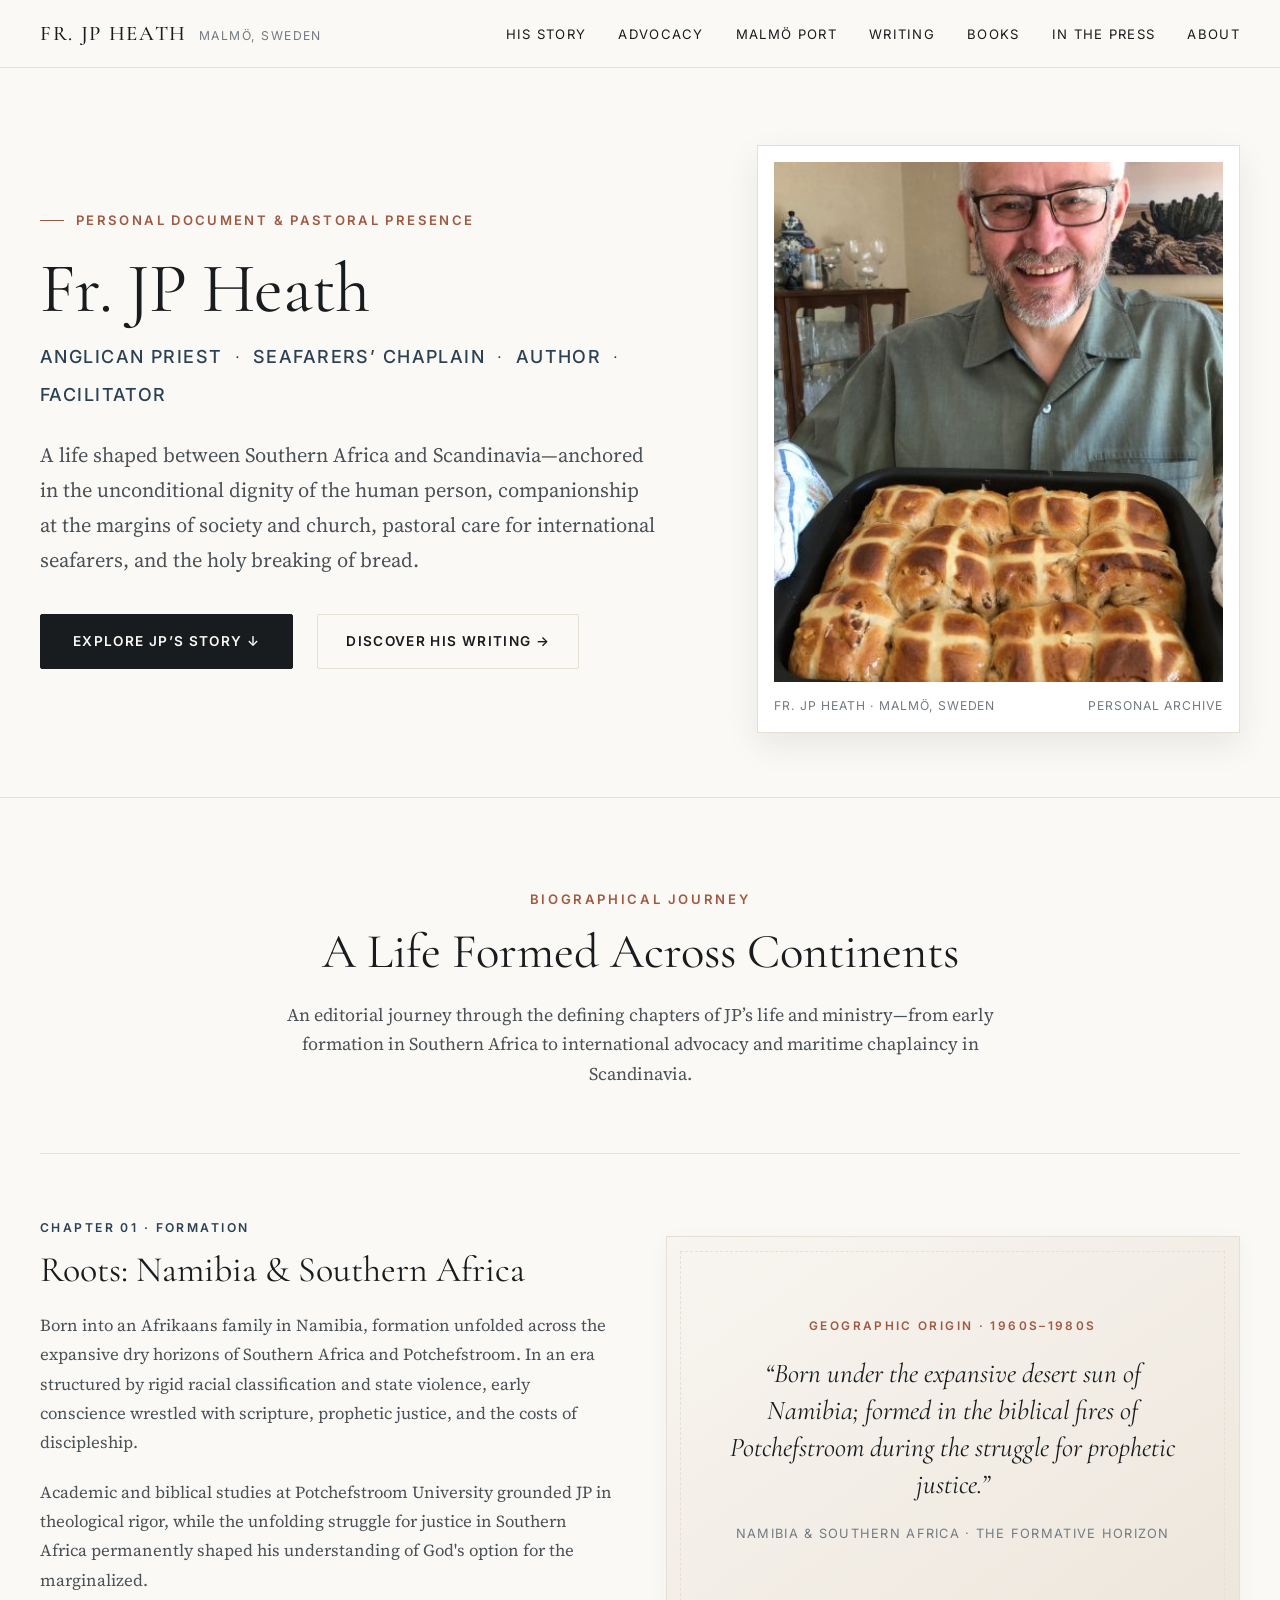
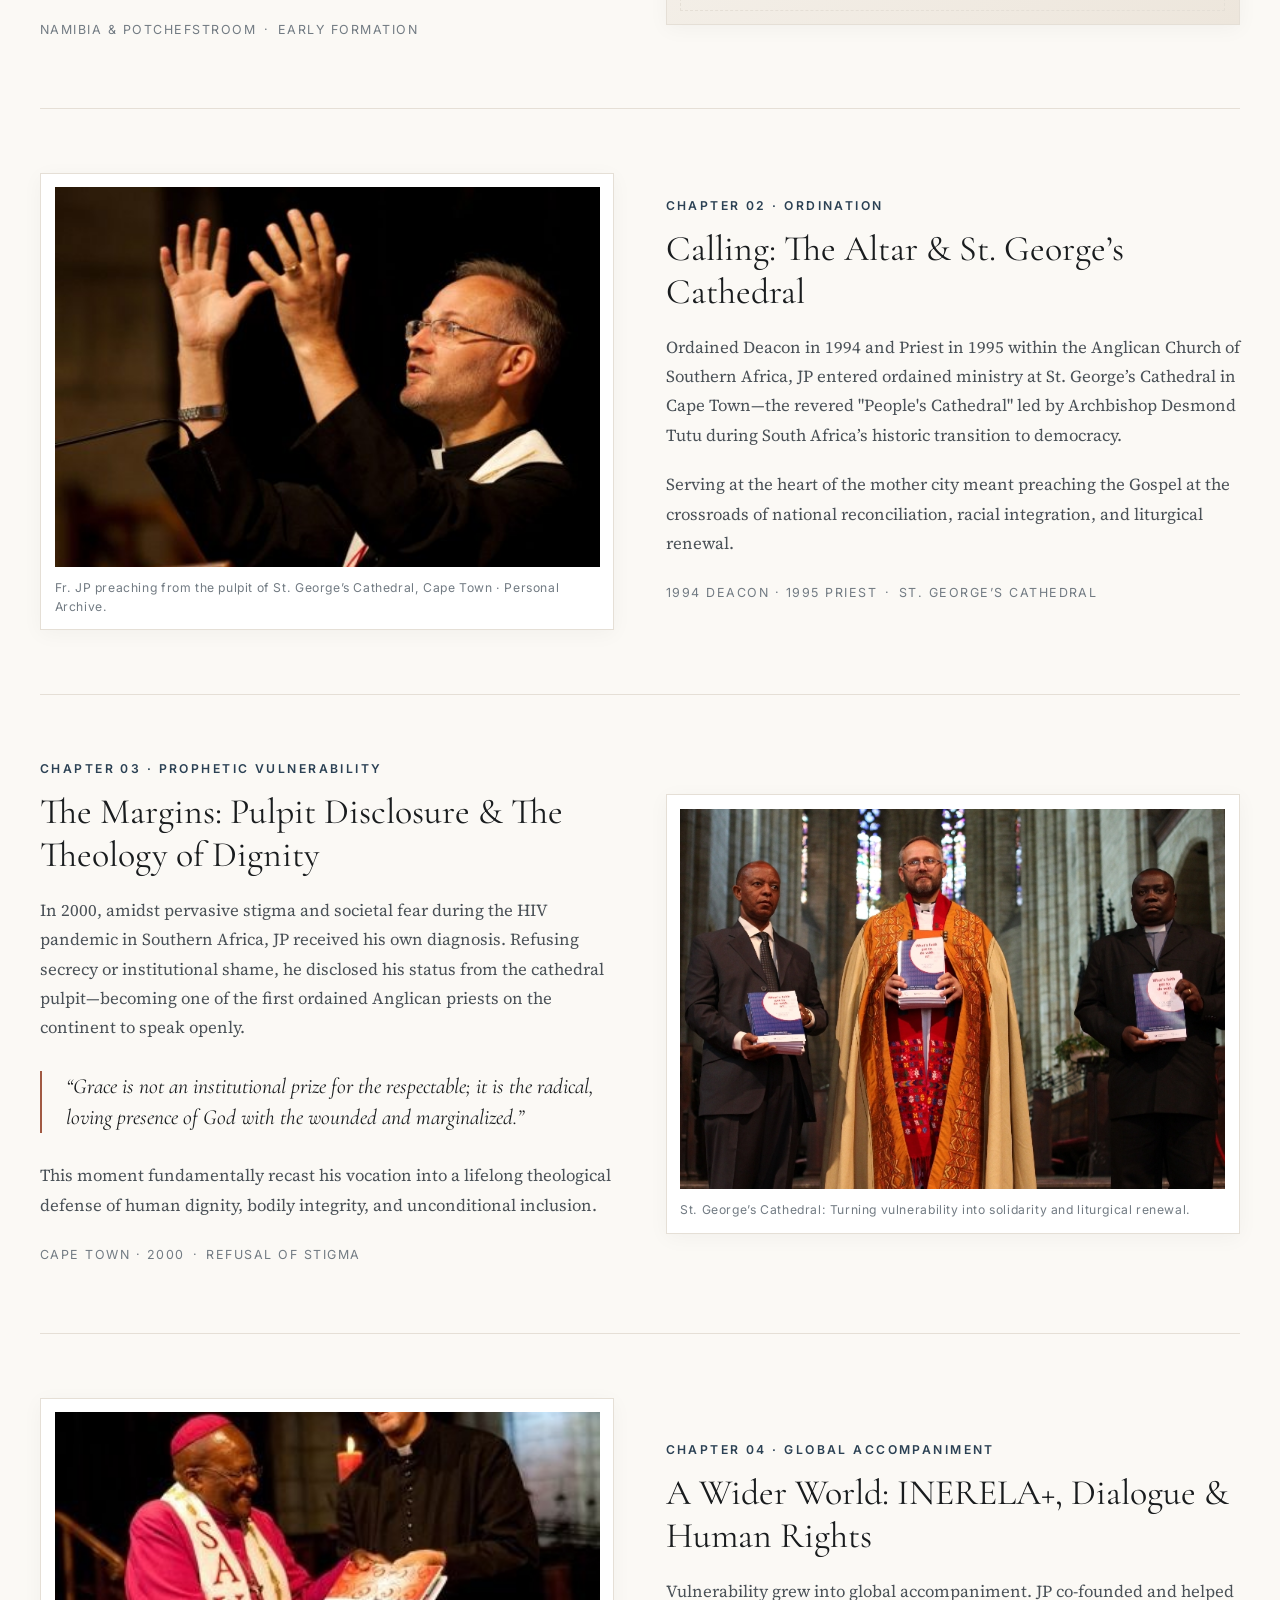
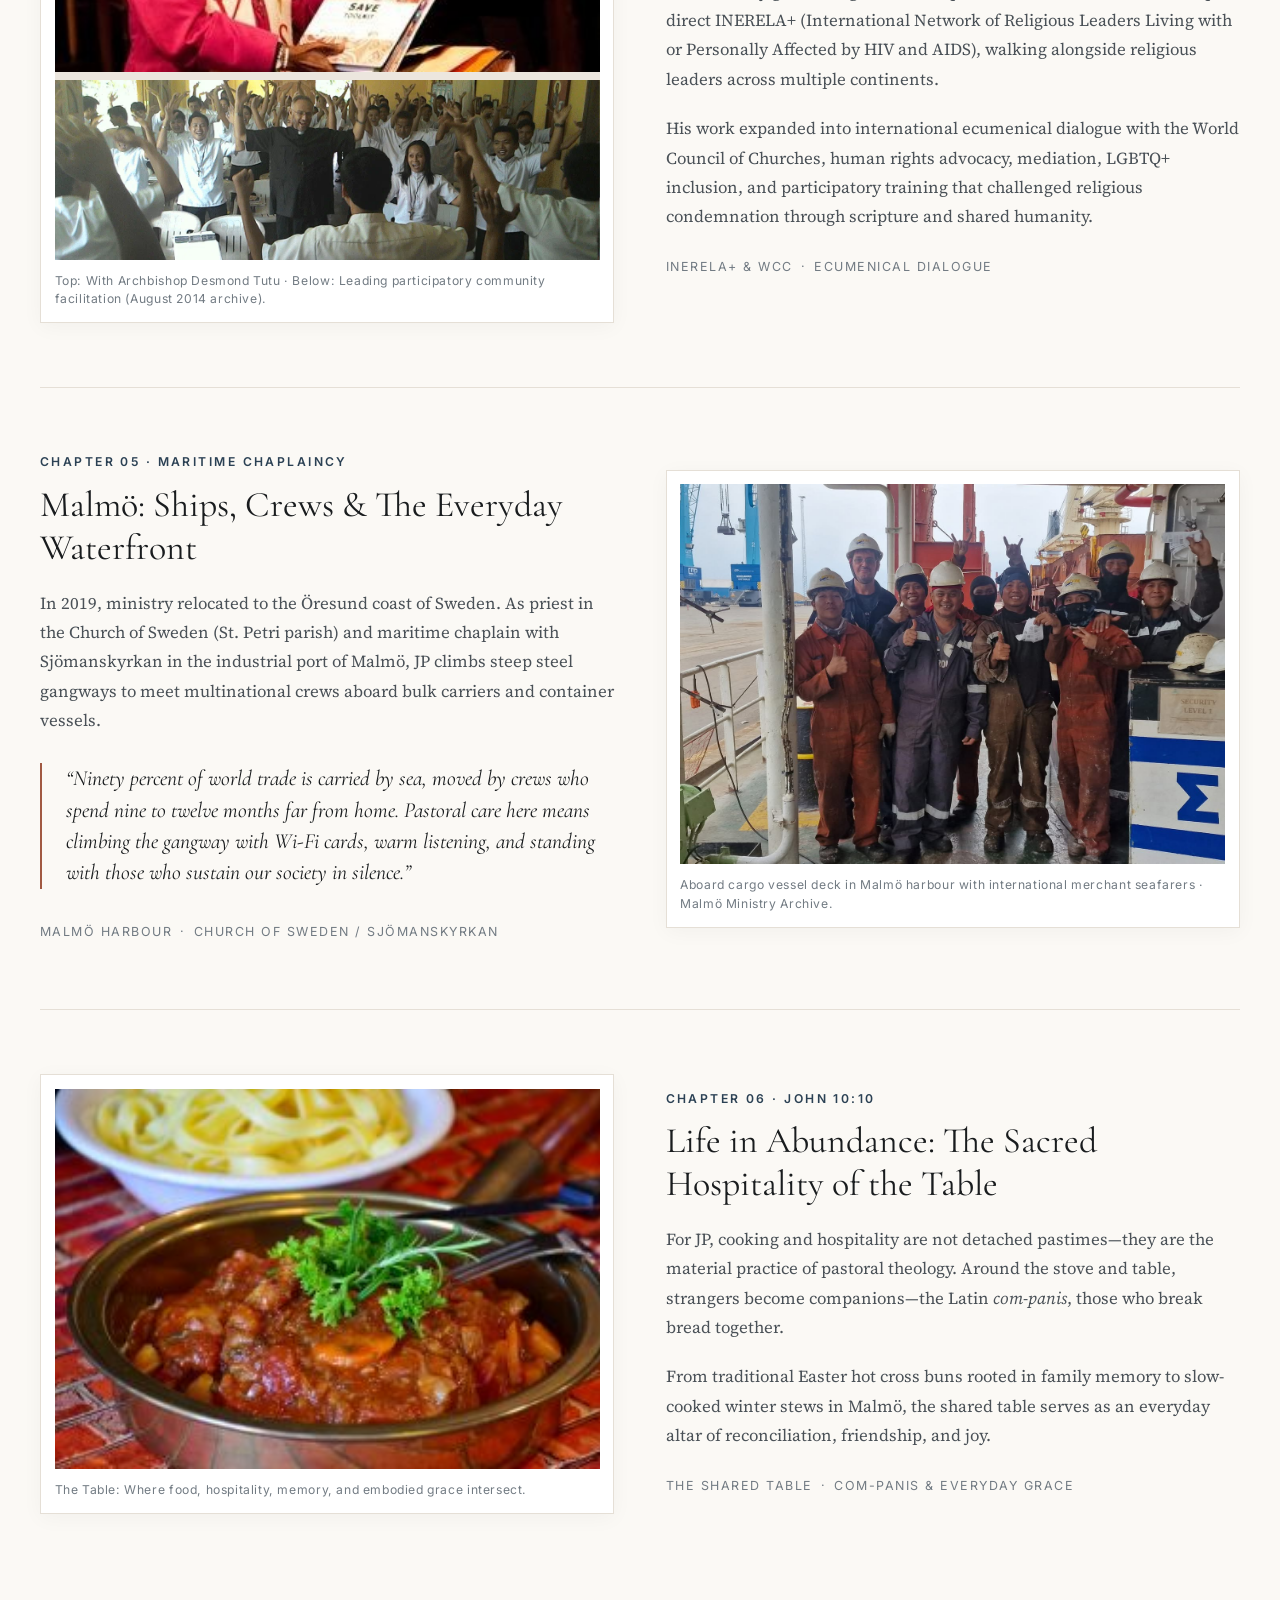
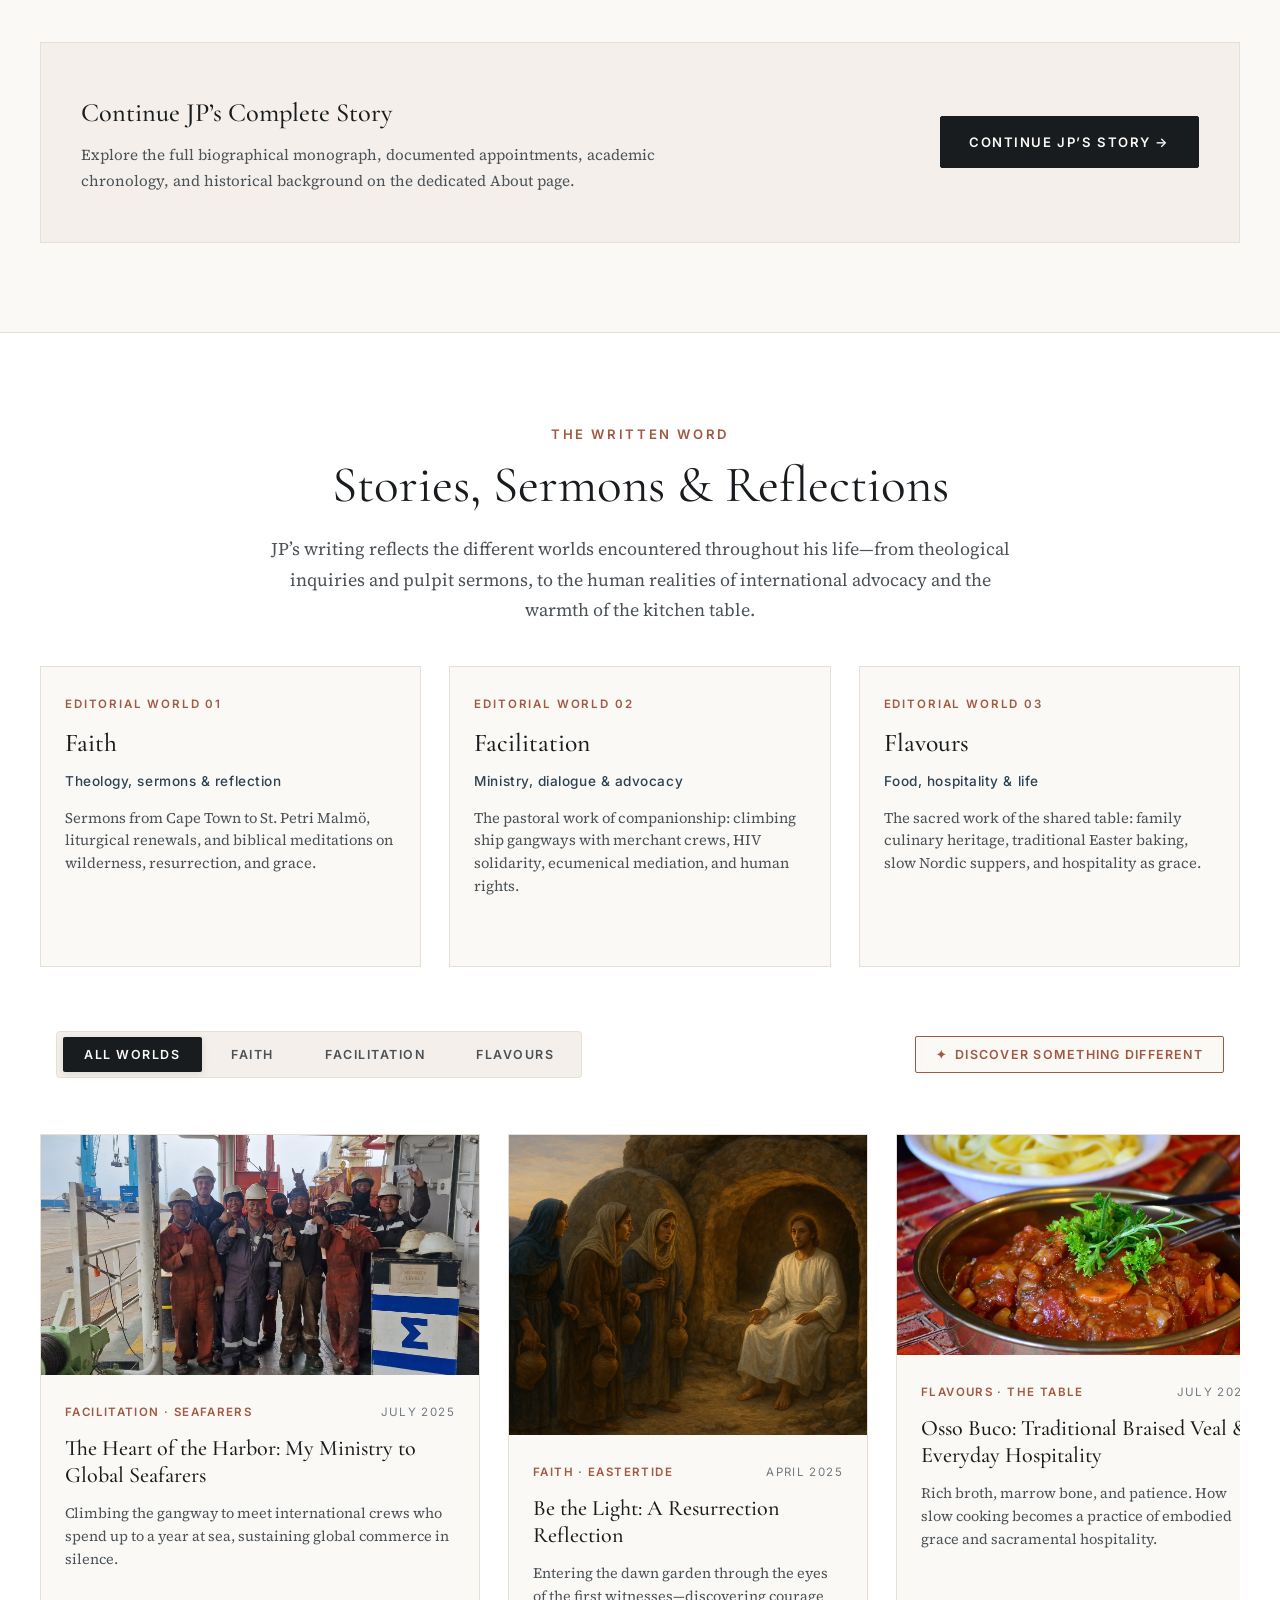
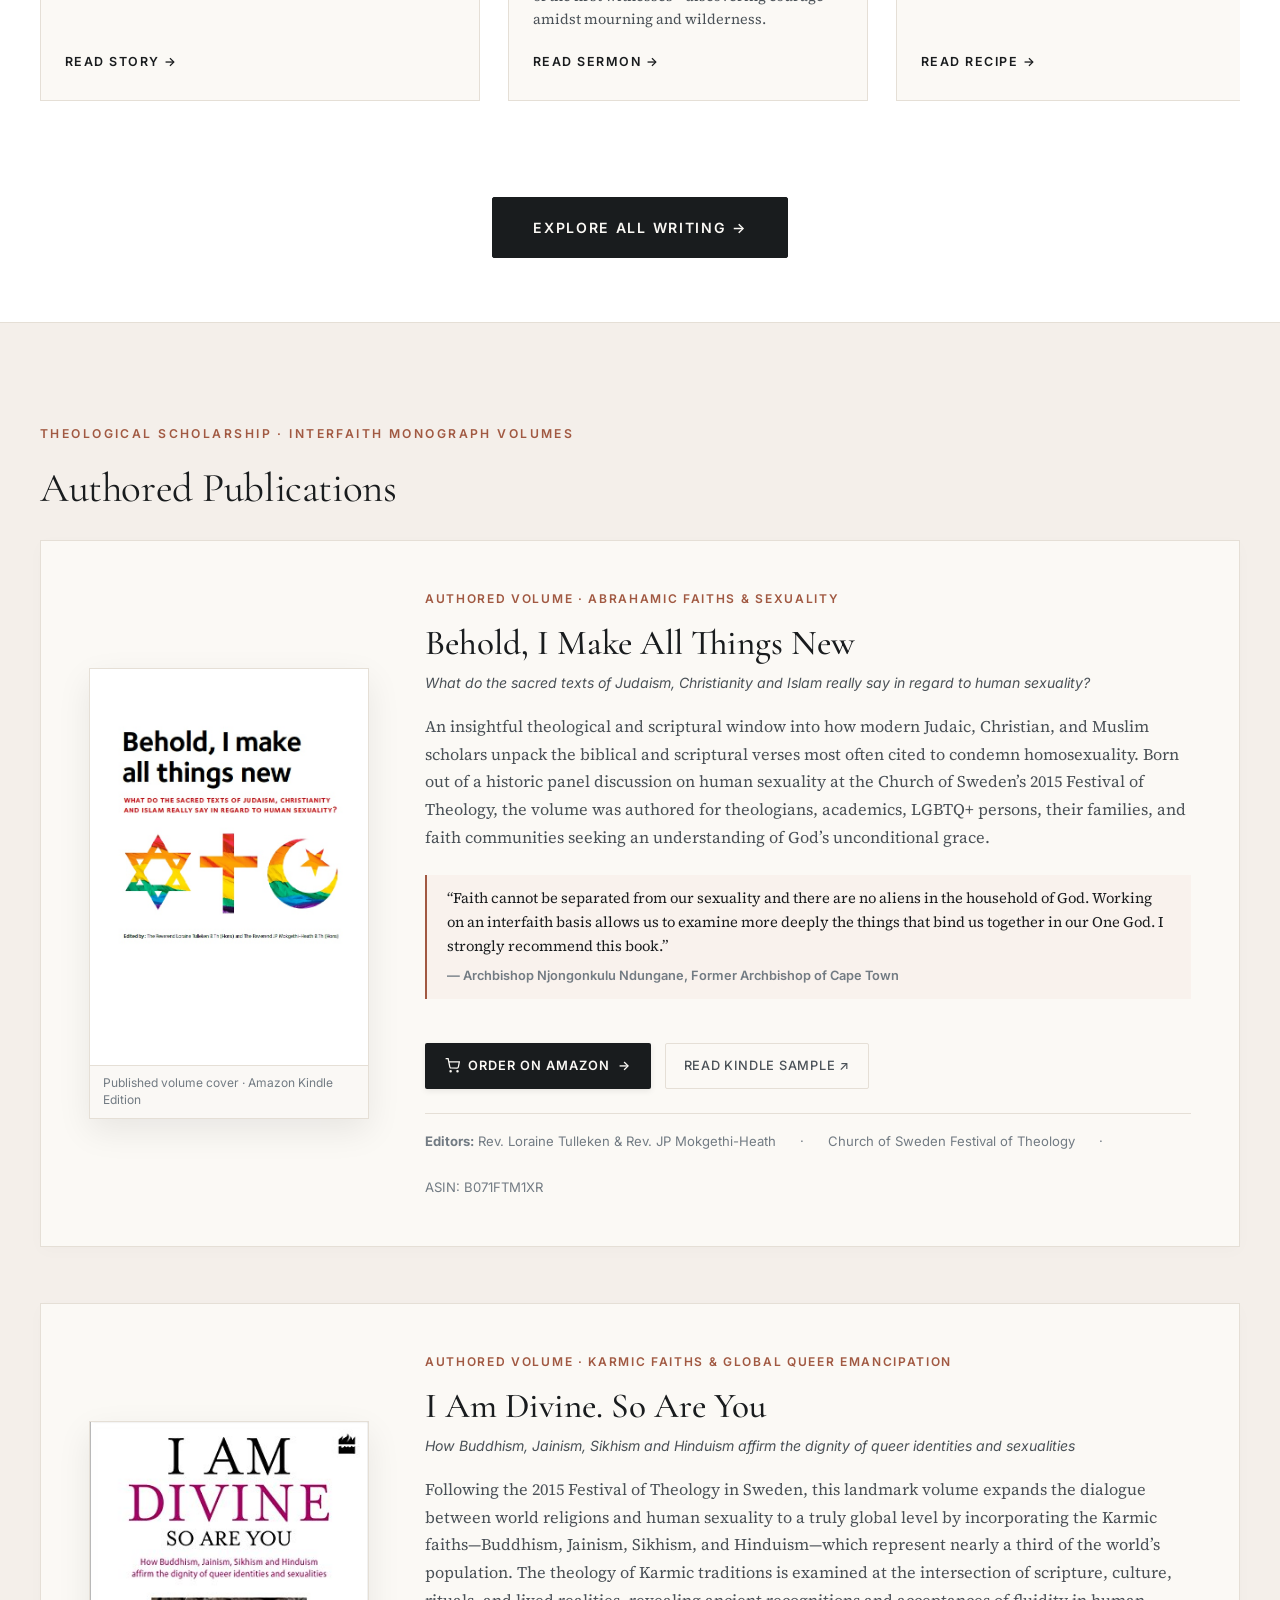
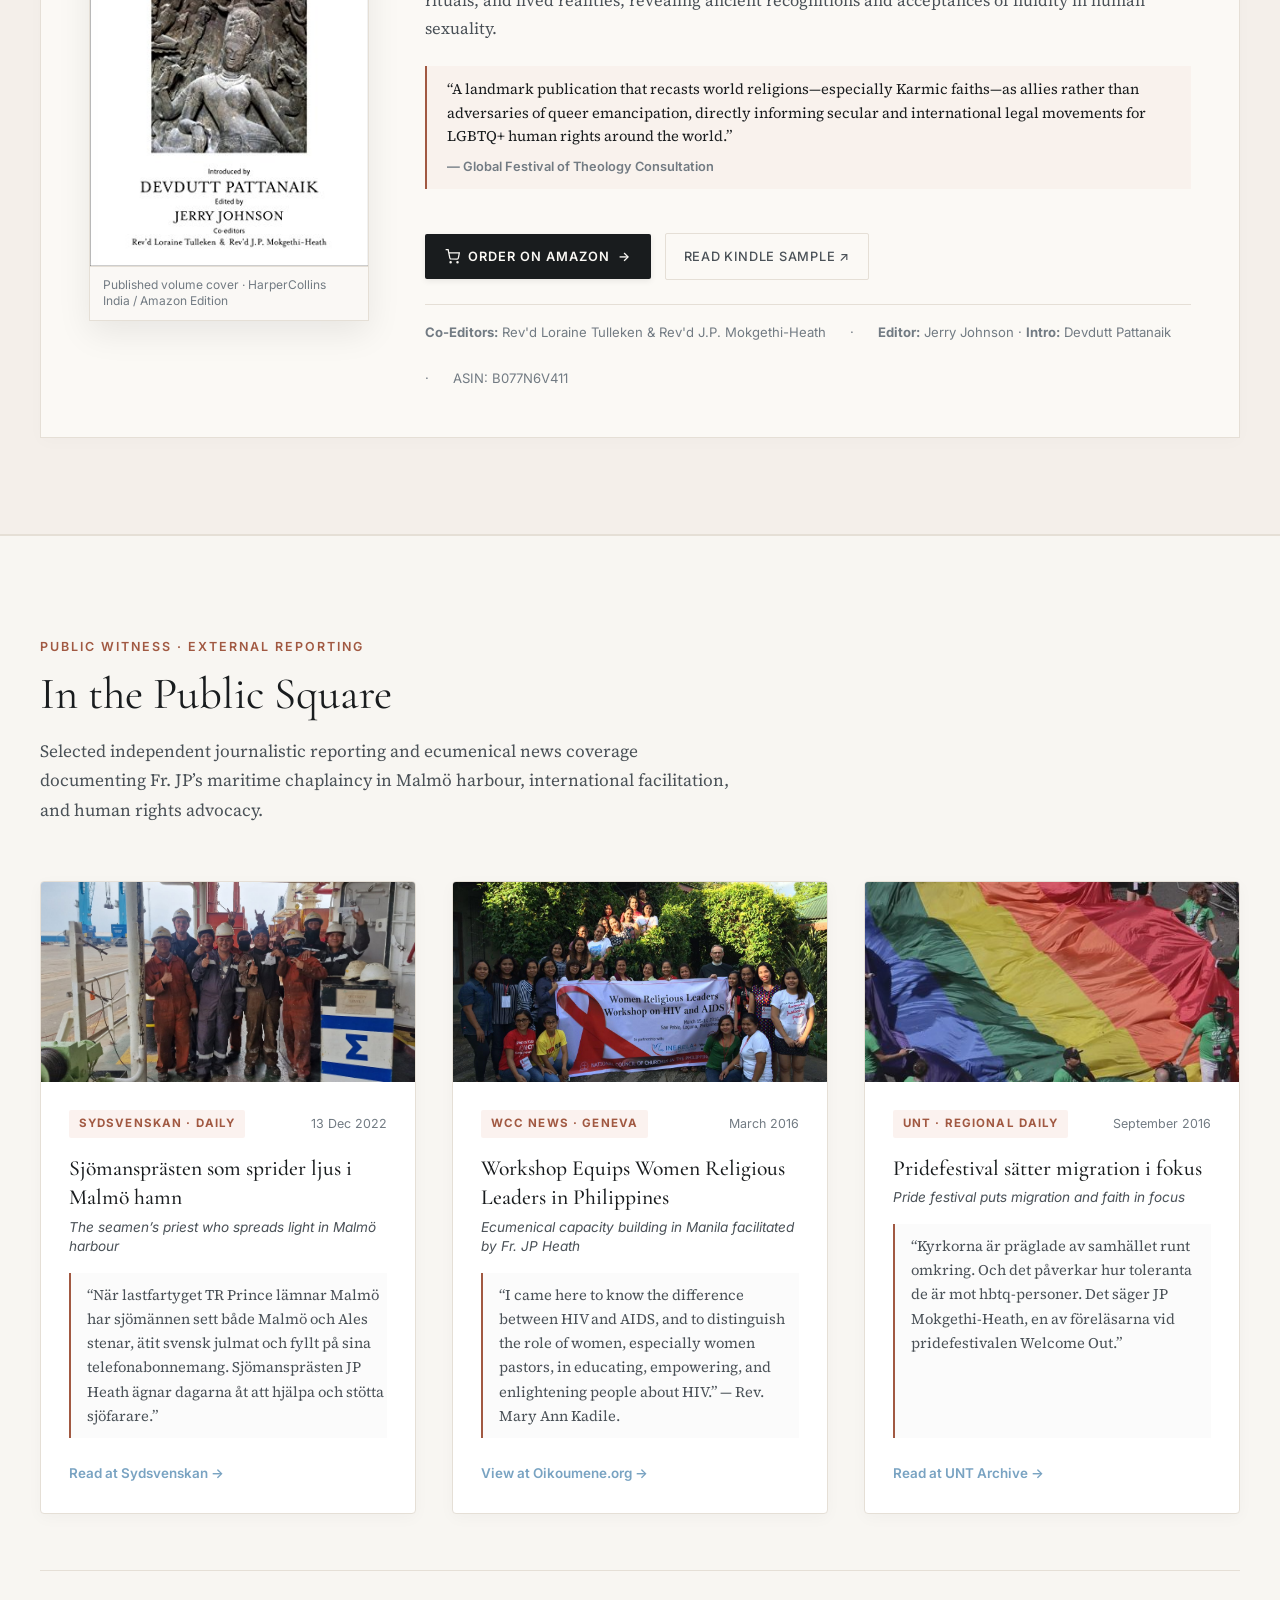
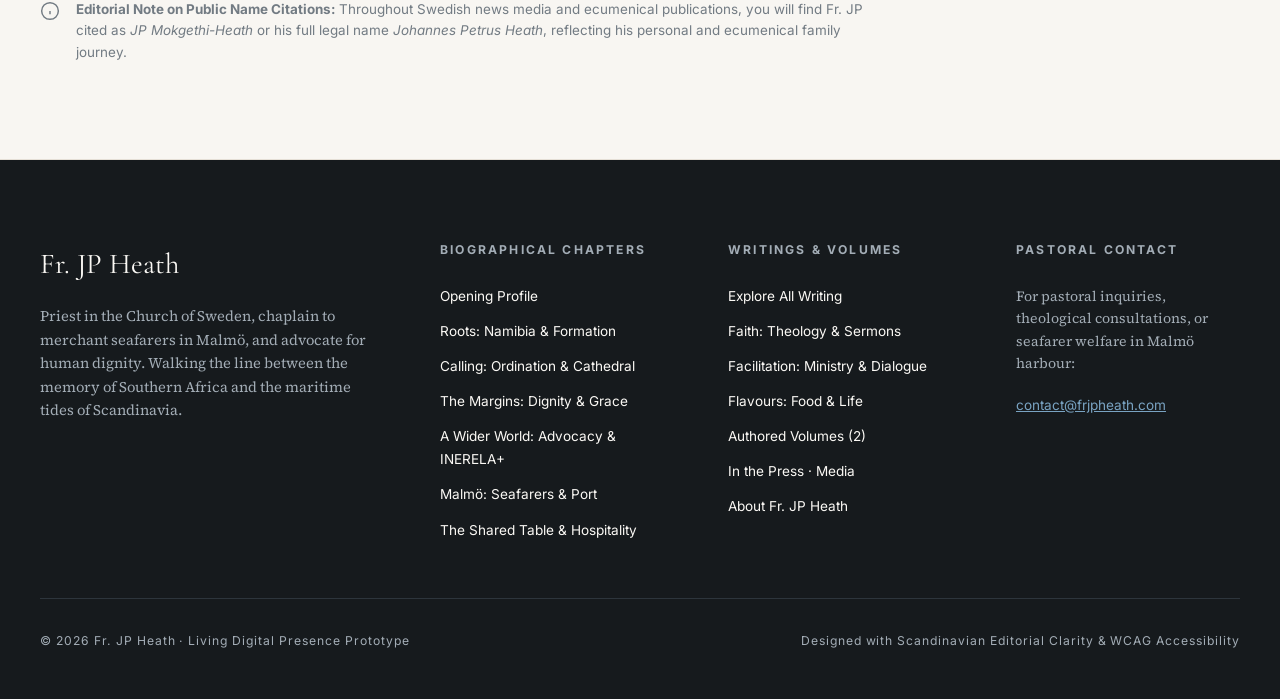
==== index.html @ 368d4b53 "Deploy Fr. JP Heath V3 Immersive Editorial Biography & Writing Archive" ====
<!DOCTYPE html>
<html lang="en">
<head>
  <meta charset="UTF-8">
  <meta name="viewport" content="width=device-width, initial-scale=1.0">
  <title>Fr. JP Heath — Anglican Priest · Seafarers’ Chaplain · Author · Facilitator</title>
  <meta name="description" content="The personal website of Fr. JP Heath: documenting a life of faith, ministry, advocacy, maritime chaplaincy, and the sacred hospitality of the table. Meet JP, explore his story, and discover his writing.">
  <link rel="icon" href="assets/JP-logo-120x120.png" type="image/png">
  <link rel="stylesheet" href="css/hybrid-styles.css">
</head>
<body>

  <!-- =========================================================================
       01. PERSISTENT HEADER
       ========================================================================= -->
  <header class="hybrid-header" role="banner">
    <div class="brand-area">
      <a href="index.html" class="brand-name">Fr. JP Heath</a>
      <span class="brand-meta">Malmö, Sweden</span>
    </div>

    <nav aria-label="Primary navigation">
      <ul class="nav-links-desktop">
        <li><a href="#story">His Story</a></li>
        <li><a href="#margins">Advocacy</a></li>
        <li><a href="#maritime">Malmö Port</a></li>
        <li><a href="#writing">Writing</a></li>
        <li><a href="#books">Books</a></li>
        <li><a href="#media">In the Press</a></li>
        <li><a href="about.html">About</a></li>
      </ul>
      <button class="menu-toggle" aria-label="Open navigation menu" aria-expanded="false" aria-controls="mobile-drawer">
        <svg width="24" height="24" viewBox="0 0 24 24" fill="none" stroke="currentColor" stroke-width="1.75"><line x1="3" y1="12" x2="21" y2="12"></line><line x1="3" y1="6" x2="21" y2="6"></line><line x1="3" y1="18" x2="21" y2="18"></line></svg>
      </button>
    </nav>
  </header>

  <!-- Mobile Drawer -->
  <div id="mobile-drawer" class="mobile-drawer" role="dialog" aria-modal="true" aria-hidden="true">
    <button class="close-drawer" aria-label="Close menu">Close &times;</button>
    <ul class="mobile-nav-list">
      <li><a href="#hero">Opening Profile<span class="sub-label">Meet JP</span></a></li>
      <li><a href="#story">His Story<span class="sub-label">6 Biographical Chapters</span></a></li>
      <li><a href="#writing">Writing Discovery<span class="sub-label">Faith · Facilitation · Flavours</span></a></li>
      <li><a href="writing.html">Explore All Writing<span class="sub-label">Browse Full Collection</span></a></li>
      <li><a href="#books">Authored Volumes (2)<span class="sub-label">Behold · I Am Divine</span></a></li>
      <li><a href="#media">In the Press<span class="sub-label">Sydsvenskan · WCC · UNT</span></a></li>
      <li><a href="about.html">Biographical Monograph<span class="sub-label">Full Context & Chronology</span></a></li>
    </ul>
  </div>

  <main id="main-content">

    <!-- =======================================================================
         02. HERO: JP MUST BE THE MAIN SUBJECT
         ======================================================================= -->
    <section id="hero" class="v3-hero-section">
      <div class="v3-hero-grid">
        <div>
          <div class="v3-hero-eyebrow">Personal Document &amp; Pastoral Presence</div>
          <h1 class="v3-hero-title">Fr. JP Heath</h1>
          <div class="v3-hero-vocations">
            <span>Anglican Priest</span>
            <span class="sep">·</span>
            <span>Seafarers’ Chaplain</span>
            <span class="sep">·</span>
            <span>Author</span>
            <span class="sep">·</span>
            <span>Facilitator</span>
          </div>
          <p class="v3-hero-lead">
            A life shaped between Southern Africa and Scandinavia—anchored in the unconditional dignity of the human person, companionship at the margins of society and church, pastoral care for international seafarers, and the holy breaking of bread.
          </p>
          <div class="v3-hero-actions">
            <a href="#story" class="btn-hero-story">
              Explore JP’s Story &darr;
            </a>
            <a href="#writing" class="btn-hero-writing">
              Discover His Writing &rarr;
            </a>
          </div>
        </div>

        <div>
          <div class="v3-portrait-card">
            <div class="v3-portrait-img-frame">
              <img src="assets/jp-portrait.jpg" alt="Fr. JP Heath in Malmö, Sweden" width="800" height="960" fetchpriority="high">
            </div>
            <div class="v3-portrait-caption">
              <span>Fr. JP Heath · Malmö, Sweden</span>
              <span>Personal Archive</span>
            </div>
          </div>
        </div>
      </div>
    </section>

    <!-- =======================================================================
         03. TELL HIS STORY VISUALLY (6 EDITORIAL CHAPTERS)
         ======================================================================= -->
    <section id="story" class="v3-story-section">
      <div class="v3-story-inner">
        <div class="v3-story-header">
          <span class="v3-story-eyebrow">Biographical Journey</span>
          <h2>A Life Formed Across Continents</h2>
          <p>
            An editorial journey through the defining chapters of JP’s life and ministry—from early formation in Southern Africa to international advocacy and maritime chaplaincy in Scandinavia.
          </p>
        </div>

        <!-- Chapter 01: ROOTS -->
        <article class="v3-chapter" id="chapter-roots">
          <div class="v3-chapter-content">
            <span class="v3-chapter-num">Chapter 01 · Formation</span>
            <h3 class="v3-chapter-title">Roots: Namibia &amp; Southern Africa</h3>
            <div class="v3-chapter-body">
              <p>
                Born into an Afrikaans family in Namibia, formation unfolded across the expansive dry horizons of Southern Africa and Potchefstroom. In an era structured by rigid racial classification and state violence, early conscience wrestled with scripture, prophetic justice, and the costs of discipleship.
              </p>
              <p>
                Academic and biblical studies at Potchefstroom University grounded JP in theological rigor, while the unfolding struggle for justice in Southern Africa permanently shaped his understanding of God's option for the marginalized.
              </p>
              <div class="v3-chapter-meta-tag">
                <span>Namibia &amp; Potchefstroom</span>
                <span>·</span>
                <span>Early Formation</span>
              </div>
            </div>
          </div>

          <div class="v3-chapter-media">
            <div class="v3-chapter-media-card" style="background: linear-gradient(145deg, #F8F5F0 0%, #EDE6DC 100%);">
              <div style="padding: 3.5rem 2.5rem; text-align: center; border: 1px dashed var(--rule); display: flex; flex-direction: column; justify-content: center; min-height: 360px;">
                <span style="font-family: var(--font-sans); font-size: 0.74rem; letter-spacing: 0.2em; text-transform: uppercase; color: var(--accent-terracotta); font-weight: 600; margin-bottom: 1.25rem;">Geographic Origin · 1960s–1980s</span>
                <p style="font-family: var(--font-display); font-size: 1.7rem; line-height: 1.35; color: var(--ink); font-style: italic; margin-bottom: 1.25rem;">
                  “Born under the expansive desert sun of Namibia; formed in the biblical fires of Potchefstroom during the struggle for prophetic justice.”
                </p>
                <span style="font-family: var(--font-sans); font-size: 0.8rem; color: var(--ink-muted); letter-spacing: 0.1em; text-transform: uppercase;">
                  Namibia &amp; Southern Africa · The Formative Horizon
                </span>
              </div>
            </div>
          </div>
        </article>

        <!-- Chapter 02: CALLING -->
        <article class="v3-chapter reversed" id="chapter-calling">
          <div class="v3-chapter-content">
            <span class="v3-chapter-num">Chapter 02 · Ordination</span>
            <h3 class="v3-chapter-title">Calling: The Altar &amp; St. George’s Cathedral</h3>
            <div class="v3-chapter-body">
              <p>
                Ordained Deacon in 1994 and Priest in 1995 within the Anglican Church of Southern Africa, JP entered ordained ministry at St. George’s Cathedral in Cape Town—the revered "People's Cathedral" led by Archbishop Desmond Tutu during South Africa’s historic transition to democracy.
              </p>
              <p>
                Serving at the heart of the mother city meant preaching the Gospel at the crossroads of national reconciliation, racial integration, and liturgical renewal.
              </p>
              <div class="v3-chapter-meta-tag">
                <span>1994 Deacon · 1995 Priest</span>
                <span>·</span>
                <span>St. George’s Cathedral</span>
              </div>
            </div>
          </div>

          <div class="v3-chapter-media">
            <div class="v3-chapter-media-card">
              <div class="v3-chapter-media-wrap">
                <img src="assets/preaching.jpg" alt="Fr. JP Heath preaching from the pulpit of St. George's Cathedral Cape Town" width="800" height="1000">
              </div>
              <div class="v3-chapter-caption">
                Fr. JP preaching from the pulpit of St. George’s Cathedral, Cape Town · Personal Archive.
              </div>
            </div>
          </div>
        </article>

        <!-- Chapter 03: THE MARGINS -->
        <article class="v3-chapter" id="chapter-margins">
          <div class="v3-chapter-content">
            <span class="v3-chapter-num">Chapter 03 · Prophetic Vulnerability</span>
            <h3 class="v3-chapter-title">The Margins: Pulpit Disclosure &amp; The Theology of Dignity</h3>
            <div class="v3-chapter-body">
              <p>
                In 2000, amidst pervasive stigma and societal fear during the HIV pandemic in Southern Africa, JP received his own diagnosis. Refusing secrecy or institutional shame, he disclosed his status from the cathedral pulpit—becoming one of the first ordained Anglican priests on the continent to speak openly.
              </p>
              <blockquote class="v3-chapter-pullquote">
                “Grace is not an institutional prize for the respectable; it is the radical, loving presence of God with the wounded and marginalized.”
              </blockquote>
              <p>
                This moment fundamentally recast his vocation into a lifelong theological defense of human dignity, bodily integrity, and unconditional inclusion.
              </p>
              <div class="v3-chapter-meta-tag">
                <span>Cape Town · 2000</span>
                <span>·</span>
                <span>Refusal of Stigma</span>
              </div>
            </div>
          </div>

          <div class="v3-chapter-media">
            <div class="v3-chapter-media-card">
              <div class="v3-chapter-media-wrap">
                <img src="assets/cathedral-book-launch-2.jpg" alt="Assembly of faith leaders and community at cathedral gathering" width="800" height="500">
              </div>
              <div class="v3-chapter-caption">
                St. George’s Cathedral: Turning vulnerability into solidarity and liturgical renewal.
              </div>
            </div>
          </div>
        </article>

        <!-- Chapter 04: A WIDER WORLD -->
        <article class="v3-chapter reversed" id="chapter-world">
          <div class="v3-chapter-content">
            <span class="v3-chapter-num">Chapter 04 · Global Accompaniment</span>
            <h3 class="v3-chapter-title">A Wider World: INERELA+, Dialogue &amp; Human Rights</h3>
            <div class="v3-chapter-body">
              <p>
                Vulnerability grew into global accompaniment. JP co-founded and helped direct INERELA+ (International Network of Religious Leaders Living with or Personally Affected by HIV and AIDS), walking alongside religious leaders across multiple continents.
              </p>
              <p>
                His work expanded into international ecumenical dialogue with the World Council of Churches, human rights advocacy, mediation, LGBTQ+ inclusion, and participatory training that challenged religious condemnation through scripture and shared humanity.
              </p>
              <div class="v3-chapter-meta-tag">
                <span>INERELA+ &amp; WCC</span>
                <span>·</span>
                <span>Ecumenical Dialogue</span>
              </div>
            </div>
          </div>

          <div class="v3-chapter-media">
            <div class="v3-chapter-media-card">
              <div class="v3-chapter-media-wrap" style="height: auto;">
                <img src="assets/Tutu-with-JP.jpg" alt="Fr. JP Heath in warm conversation with Archbishop Desmond Tutu" width="720" height="900" style="height: 260px; object-fit: cover;">
                <div style="margin-top: 0.5rem; overflow: hidden;">
                  <picture>
                    <source srcset="assets/P_20140812_141716.webp" type="image/webp">
                    <img src="assets/P_20140812_141716.gif" alt="Fr. JP Heath leading community facilitation in song and worship" width="600" height="340" style="height: 180px; object-fit: cover;">
                  </picture>
                </div>
              </div>
              <div class="v3-chapter-caption">
                Top: With Archbishop Desmond Tutu · Below: Leading participatory community facilitation (August 2014 archive).
              </div>
            </div>
          </div>
        </article>

        <!-- Chapter 05: MALMÖ & THE SEA -->
        <article class="v3-chapter" id="chapter-malmo">
          <div class="v3-chapter-content">
            <span class="v3-chapter-num">Chapter 05 · Maritime Chaplaincy</span>
            <h3 class="v3-chapter-title">Malmö: Ships, Crews &amp; The Everyday Waterfront</h3>
            <div class="v3-chapter-body">
              <p>
                In 2019, ministry relocated to the Öresund coast of Sweden. As priest in the Church of Sweden (St. Petri parish) and maritime chaplain with Sjömanskyrkan in the industrial port of Malmö, JP climbs steep steel gangways to meet multinational crews aboard bulk carriers and container vessels.
              </p>
              <blockquote class="v3-chapter-pullquote">
                “Ninety percent of world trade is carried by sea, moved by crews who spend nine to twelve months far from home. Pastoral care here means climbing the gangway with Wi-Fi cards, warm listening, and standing with those who sustain our society in silence.”
              </blockquote>
              <div class="v3-chapter-meta-tag">
                <span>Malmö Harbour</span>
                <span>·</span>
                <span>Church of Sweden / Sjömanskyrkan</span>
              </div>
            </div>
          </div>

          <div class="v3-chapter-media">
            <div class="v3-chapter-media-card">
              <div class="v3-chapter-media-wrap">
                <img src="assets/IMG_2581.jpeg" alt="Fr. JP Heath with international merchant seafarers aboard cargo ship deck in Malmö port" width="1440" height="720">
              </div>
              <div class="v3-chapter-caption">
                Aboard cargo vessel deck in Malmö harbour with international merchant seafarers · Malmö Ministry Archive.
              </div>
            </div>
          </div>
        </article>

        <!-- Chapter 06: LIFE IN ABUNDANCE & THE TABLE -->
        <article class="v3-chapter reversed" id="chapter-table">
          <div class="v3-chapter-content">
            <span class="v3-chapter-num">Chapter 06 · John 10:10</span>
            <h3 class="v3-chapter-title">Life in Abundance: The Sacred Hospitality of the Table</h3>
            <div class="v3-chapter-body">
              <p>
                For JP, cooking and hospitality are not detached pastimes—they are the material practice of pastoral theology. Around the stove and table, strangers become companions—the Latin <em>com-panis</em>, those who break bread together.
              </p>
              <p>
                From traditional Easter hot cross buns rooted in family memory to slow-cooked winter stews in Malmö, the shared table serves as an everyday altar of reconciliation, friendship, and joy.
              </p>
              <div class="v3-chapter-meta-tag">
                <span>The Shared Table</span>
                <span>·</span>
                <span>Com-panis &amp; Everyday Grace</span>
              </div>
            </div>
          </div>

          <div class="v3-chapter-media">
            <div class="v3-chapter-media-card">
              <div class="v3-chapter-media-wrap">
                <img src="assets/osso-buco-thumb.jpg" alt="Slow-cooked Osso Buco with pasta on kitchen table" width="800" height="500">
              </div>
              <div class="v3-chapter-caption">
                The Table: Where food, hospitality, memory, and embodied grace intersect.
              </div>
            </div>
          </div>
        </article>

        <!-- Narrative Bridge: Continue JP's Story -->
        <div class="v3-story-bridge">
          <div class="v3-story-bridge-text">
            <h3>Continue JP’s Complete Story</h3>
            <p>
              Explore the full biographical monograph, documented appointments, academic chronology, and historical background on the dedicated About page.
            </p>
          </div>
          <a href="about.html" class="btn-continue-story">
            Continue JP’s Story &rarr;
          </a>
        </div>

      </div>
    </section>

    <!-- =======================================================================
         04. TRANSITION INTO HIS WRITING
         ======================================================================= -->
    <section id="writing" class="v3-writing-section">
      <div class="v3-writing-intro-block">
        <span class="v3-writing-eyebrow">The Written Word</span>
        <h2>Stories, Sermons &amp; Reflections</h2>
        <p>
          JP’s writing reflects the different worlds encountered throughout his life—from theological inquiries and pulpit sermons, to the human realities of international advocacy and the warmth of the kitchen table.
        </p>

        <!-- Three Editorial Worlds Architecture -->
        <div class="v3-worlds-architecture">
          <div class="v3-world-pill-card">
            <span class="world-tag">Editorial World 01</span>
            <h3>Faith</h3>
            <div class="world-desc">Theology, sermons &amp; reflection</div>
            <p>
              Sermons from Cape Town to St. Petri Malmö, liturgical renewals, and biblical meditations on wilderness, resurrection, and grace.
            </p>
          </div>

          <div class="v3-world-pill-card">
            <span class="world-tag">Editorial World 02</span>
            <h3>Facilitation</h3>
            <div class="world-desc">Ministry, dialogue &amp; advocacy</div>
            <p>
              The pastoral work of companionship: climbing ship gangways with merchant crews, HIV solidarity, ecumenical mediation, and human rights.
            </p>
          </div>

          <div class="v3-world-pill-card">
            <span class="world-tag">Editorial World 03</span>
            <h3>Flavours</h3>
            <div class="world-desc">Food, hospitality &amp; life</div>
            <p>
              The sacred work of the shared table: family culinary heritage, traditional Easter baking, slow Nordic suppers, and hospitality as grace.
            </p>
          </div>
        </div>
      </div>

      <!-- =====================================================================
           05. HIGHLY VISUAL ARTICLE GALLERY & MAGAZINE LENS
           ===================================================================== -->
      <div class="v3-gallery-lens-bar">
        <div class="v3-lens-filters" role="tablist" aria-label="Editorial lens filter">
          <button class="v3-lens-btn active" data-lens="all" role="tab" aria-selected="true">All Worlds</button>
          <button class="v3-lens-btn" data-lens="faith" role="tab" aria-selected="false">Faith</button>
          <button class="v3-lens-btn" data-lens="facilitation" role="tab" aria-selected="false">Facilitation</button>
          <button class="v3-lens-btn" data-lens="flavours" role="tab" aria-selected="false">Flavours</button>
        </div>

        <button class="v3-serendipity-trigger" aria-label="Surprise me with a resurfaced reflection">
          <span>✦</span> Discover Something Different
        </button>
      </div>

      <!-- Asymmetric Visual Gallery Stream -->
      <div class="v3-gallery-container" tabindex="0" aria-label="Visual article gallery stream, scroll horizontally to explore">
        <div class="v3-gallery-track">

          <!-- Tile 01: Lead Landscape Tile (Facilitation / Seafarers 2025) -->
          <article class="v3-article-tile tile-landscape" data-world="facilitation">
            <div class="v3-tile-img-box">
              <img src="assets/IMG_2581.jpeg" alt="Fr. JP Heath with international merchant seafarers aboard cargo ship deck in Malmö port" loading="lazy">
            </div>
            <div class="v3-tile-body">
              <div>
                <div class="v3-tile-meta-row">
                  <span class="v3-tile-category">Facilitation · Seafarers</span>
                  <span class="v3-tile-date">July 2025</span>
                </div>
                <h3 class="v3-tile-title">The Heart of the Harbor: My Ministry to Global Seafarers</h3>
                <p class="v3-tile-teaser">
                  Climbing the gangway to meet international crews who spend up to a year at sea, sustaining global commerce in silence.
                </p>
              </div>
              <a href="article.html?slug=the-heart-of-the-harbor-my-ministry-to-global-seafarers" class="v3-tile-link">
                Read Story &rarr;
              </a>
            </div>
          </article>

          <!-- Tile 02: Portrait Tile (Faith / Resurrection 2025) -->
          <article class="v3-article-tile tile-portrait" data-world="faith">
            <div class="v3-tile-img-box">
              <img src="assets/64145DF5-674A-4D94-8031-BBB19D1C6357.png" alt="Be the Light: A Resurrection Reflection" loading="lazy">
            </div>
            <div class="v3-tile-body">
              <div>
                <div class="v3-tile-meta-row">
                  <span class="v3-tile-category">Faith · Eastertide</span>
                  <span class="v3-tile-date">April 2025</span>
                </div>
                <h3 class="v3-tile-title">Be the Light: A Resurrection Reflection</h3>
                <p class="v3-tile-teaser">
                  Entering the dawn garden through the eyes of the first witnesses—discovering courage amidst mourning and wilderness.
                </p>
              </div>
              <a href="article.html?slug=be-the-light-a-resurrection-reflection-through-the-eyes-of-the-first-witnesses" class="v3-tile-link">
                Read Sermon &rarr;
              </a>
            </div>
          </article>

          <!-- Tile 03: Standard Landscape Tile (Flavours / Culinary 2022) -->
          <article class="v3-article-tile tile-standard" data-world="flavours">
            <div class="v3-tile-img-box">
              <img src="assets/ossobuco-flesh-calf-2535546.jpg" alt="Slow-cooked Osso Buco with pasta on dining table" loading="lazy">
            </div>
            <div class="v3-tile-body">
              <div>
                <div class="v3-tile-meta-row">
                  <span class="v3-tile-category">Flavours · The Table</span>
                  <span class="v3-tile-date">July 2022</span>
                </div>
                <h3 class="v3-tile-title">Osso Buco: Traditional Braised Veal &amp; Everyday Hospitality</h3>
                <p class="v3-tile-teaser">
                  Rich broth, marrow bone, and patience. How slow cooking becomes a practice of embodied grace and sacramental hospitality.
                </p>
              </div>
              <a href="article.html?slug=osso-buco" class="v3-tile-link">
                Read Recipe &rarr;
              </a>
            </div>
          </article>

          <!-- Tile 04: Typographic Slate Tile (Faith / Resurfaced 2024) -->
          <article class="v3-article-tile tile-typo" data-world="faith">
            <div class="v3-tile-typo-box bg-slate">
              <span class="v3-tile-typo-quote">“When physical presence withdraws, solidarity expands across all borders.”</span>
            </div>
            <div class="v3-tile-body">
              <div>
                <div class="v3-tile-meta-row">
                  <span class="v3-tile-category">Faith · Feast Day</span>
                  <span class="v3-tile-date">May 2024</span>
                </div>
                <h3 class="v3-tile-title">Ascension Day: Finding Hope and Unity in Separation</h3>
                <p class="v3-tile-teaser">
                  Reframing departure not as loss, but as the universal commissioning of community and prophetic courage.
                </p>
              </div>
              <a href="article.html?slug=ascension-day-finding-hope-and-unity-in-separation" class="v3-tile-link">
                Read Reflection &rarr;
              </a>
            </div>
          </article>

          <!-- Tile 05: Lead Tile (Facilitation / Desmond Tutu Tribute) -->
          <article class="v3-article-tile tile-landscape" data-world="facilitation">
            <div class="v3-tile-img-box">
              <img src="assets/RS76715_091213-480.jpg" alt="Fr. JP Heath in conversation with Archbishop Desmond Tutu" loading="lazy">
            </div>
            <div class="v3-tile-body">
              <div>
                <div class="v3-tile-meta-row">
                  <span class="v3-tile-category">Facilitation · Tribute</span>
                  <span class="v3-tile-date">December 2021</span>
                </div>
                <h3 class="v3-tile-title">Reflecting on Desmond Tutu and the Incarnation</h3>
                <p class="v3-tile-teaser">
                  Personal memories of a mentor whose infectious laughter, unwavering courage, and prophetic joy redefined moral leadership.
                </p>
              </div>
              <a href="article.html?slug=reflecting-on-desmond-tutu-and-the-incarnation-a-journey-of-justice-kindness-and-humility" class="v3-tile-link">
                Read Tribute &rarr;
              </a>
            </div>
          </article>

          <!-- Tile 06: Standard Tile (Faith / Lenten Sermon 2025) -->
          <article class="v3-article-tile tile-standard" data-world="faith">
            <div class="v3-tile-img-box">
              <img src="assets/Ash-Wednesday-EC-by-IvarsKupcis-22Feb2023-40.jpg" alt="Ash Wednesday Ecumenical Service by Ivars Kupcis" loading="lazy">
            </div>
            <div class="v3-tile-body">
              <div>
                <div class="v3-tile-meta-row">
                  <span class="v3-tile-category">Faith · Lent</span>
                  <span class="v3-tile-date">March 2025</span>
                </div>
                <h3 class="v3-tile-title">Reflections on the Temptations of Christ</h3>
                <p class="v3-tile-teaser">
                  Disentangling the temptation of institutional control and earthly prestige from authentic gospel vulnerability.
                </p>
              </div>
              <a href="article.html?slug=reflections-on-the-temptations-of-christ-a-lenten-sermon" class="v3-tile-link">
                Read Sermon &rarr;
              </a>
            </div>
          </article>

          <!-- Tile 07: Standard Tile (Facilitation / Malmö Harbour Sanctuary 2025) -->
          <article class="v3-article-tile tile-standard" data-world="facilitation">
            <div class="v3-tile-img-box">
              <img src="assets/B1E2A543-0BB0-4062-9E2A-E3770F57FAC0.png" alt="St. Nikolai Gård historic seafarers sanctuary in Malmö" loading="lazy">
            </div>
            <div class="v3-tile-body">
              <div>
                <div class="v3-tile-meta-row">
                  <span class="v3-tile-category">Facilitation · Malmö Sanctuary</span>
                  <span class="v3-tile-date">May 2025</span>
                </div>
                <h3 class="v3-tile-title">History of a Seafarer’s Sanctuary in Malmö</h3>
                <p class="v3-tile-teaser">
                  The legacy of St. Nikolai Gård: providing hospitality, warmth, and pastoral accompaniment along the Öresund docks.
                </p>
              </div>
              <a href="article.html?slug=history-of-a-seafarers-sanctuary-in-malmo" class="v3-tile-link">
                Read Article &rarr;
              </a>
            </div>
          </article>

          <!-- Tile 08: Standard Tile (Faith / Easter Journey) -->
          <article class="v3-article-tile tile-standard" data-world="faith">
            <div class="v3-tile-img-box">
              <img src="assets/PhotoByAlbinHillert_20190421_AH2_1359.jpg" alt="Easter journey from sorrow to joy" loading="lazy">
            </div>
            <div class="v3-tile-body">
              <div>
                <div class="v3-tile-meta-row">
                  <span class="v3-tile-category">Faith · Easter</span>
                  <span class="v3-tile-date">April 2019</span>
                </div>
                <h3 class="v3-tile-title">Hearing Hope: An Easter Journey from Sorrow to Joy</h3>
                <p class="v3-tile-teaser">
                  From the quiet shock of bereavement to the unshakeable morning song of hope. A meditation on resurrection in daily life.
                </p>
              </div>
              <a href="article.html?slug=hearing-hope-an-easter-journey-from-sorrow-to-joy" class="v3-tile-link">
                Read Reflection &rarr;
              </a>
            </div>
          </article>

          <!-- Tile 09: Standard Tile (Facilitation / Personal Journey 2025) -->
          <article class="v3-article-tile tile-standard" data-world="facilitation">
            <div class="v3-tile-img-box">
              <img src="assets/IMG_2532.jpeg" alt="Fr. JP Heath - From Silence to Solidarity" loading="lazy">
            </div>
            <div class="v3-tile-body">
              <div>
                <div class="v3-tile-meta-row">
                  <span class="v3-tile-category">Facilitation · Journey</span>
                  <span class="v3-tile-date">April 2025</span>
                </div>
                <h3 class="v3-tile-title">My HIV Journey as a Priest – From Silence to Solidarity</h3>
                <p class="v3-tile-teaser">
                  Ordained while living with HIV: confronting ecclesiastical taboos and turning personal vulnerability into global pastoral advocacy.
                </p>
              </div>
              <a href="article.html?slug=my-hiv-journey-as-a-priest-from-silence-to-solidarity" class="v3-tile-link">
                Read Journey &rarr;
              </a>
            </div>
          </article>

          <!-- Tile 10: Typographic Terracotta Tile (Faith / Resurfaced 2024) -->
          <article class="v3-article-tile tile-typo" data-world="faith">
            <div class="v3-tile-typo-box bg-terracotta">
              <span class="v3-tile-typo-quote">“From the Skeleton Coast to Windhoek: a 60th birthday pilgrimage of faith.”</span>
            </div>
            <div class="v3-tile-body">
              <div>
                <div class="v3-tile-meta-row">
                  <span class="v3-tile-category">Faith · Pilgrimage</span>
                  <span class="v3-tile-date">October 2024</span>
                </div>
                <h3 class="v3-tile-title">Bringing Bibles to Namibia: A Journey of Faith and Giving</h3>
                <p class="v3-tile-teaser">
                  Traversing rural Namibian communities to deliver scriptures and reconnect with early roots of faith.
                </p>
              </div>
              <a href="article.html?slug=bringing-bibles-to-namibia-a-journey-of-faith-and-giving" class="v3-tile-link">
                Read Chronicle &rarr;
              </a>
            </div>
          </article>

          <!-- Tile 11: Standard Tile (Facilitation / Human Rights 2024) -->
          <article class="v3-article-tile tile-standard" data-world="facilitation">
            <div class="v3-tile-img-box">
              <img src="assets/hungary_2015_jeffrey_hegyeshalom016.jpg" alt="Wisdom Madoka’s Story as an African Asylum Seeker in Sweden" loading="lazy">
            </div>
            <div class="v3-tile-body">
              <div>
                <div class="v3-tile-meta-row">
                  <span class="v3-tile-category">Facilitation · Human Rights</span>
                  <span class="v3-tile-date">November 2024</span>
                </div>
                <h3 class="v3-tile-title">The Journey of Seeking Safety: Wisdom Madoka’s Story</h3>
                <p class="v3-tile-teaser">
                  An African asylum seeker’s path through Swedish immigration bureaucracy—illuminating human dignity, resilience, and accompaniment.
                </p>
              </div>
              <a href="article.html?slug=the-journey-of-seeking-safety-wisdom-madokas-story-as-an-african-asylum-seeker-in-sweden" class="v3-tile-link">
                Read Story &rarr;
              </a>
            </div>
          </article>

          <!-- Tile 12: Standard Tile (Faith / Justice & Margins) -->
          <article class="v3-article-tile tile-standard" data-world="faith">
            <div class="v3-tile-img-box">
              <img src="assets/Iraq_Hawkey_20230309-525.jpg" alt="Finding Christ in the Margins" loading="lazy">
            </div>
            <div class="v3-tile-body">
              <div>
                <div class="v3-tile-meta-row">
                  <span class="v3-tile-category">Faith · Reflection</span>
                  <span class="v3-tile-date">March 2023</span>
                </div>
                <h3 class="v3-tile-title">Finding Christ in the Margins</h3>
                <p class="v3-tile-teaser">
                  Theology is tested not in the safety of cathedrals, but at the bruised edges of human experience where Christ is always waiting.
                </p>
              </div>
              <a href="article.html?slug=finding-christ-in-the-margins" class="v3-tile-link">
                Read Reflection &rarr;
              </a>
            </div>
          </article>

        </div>
      </div>

      <!-- Toast Element for Serendipity Trigger -->
      <div class="v3-serendipity-toast" role="status" aria-live="polite"></div>

      <!-- Action Area: Explore All Writing -->
      <div class="v3-gallery-action-area">
        <a href="writing.html" class="btn-explore-writing">
          Explore All Writing &rarr;
        </a>
      </div>
    </section>

    <!-- =======================================================================
         06. BOOKS / SELECTED PUBLICATIONS (TWO AUTHORED VOLUMES)
         ======================================================================= -->
    <section id="books" class="books-section" aria-labelledby="books-heading">
      <div class="anchor-inner">
        <span class="anchor-eyebrow">Theological Scholarship &middot; Interfaith Monograph Volumes</span>
        <h2 id="books-heading" class="anchor-title">Authored Publications</h2>
        
        <div class="books-container">
          <!-- Volume 1: Behold, I Make All Things New -->
          <article class="book-card">
            <div class="book-media-wrap">
              <a href="https://www.amazon.com/dp/B071FTM1XR" target="_blank" rel="noopener noreferrer" class="book-cover-link" aria-label="View Behold, I Make All Things New on Amazon">
                <img src="assets/Final-Corrected-Behold-Cover-1.jpg" alt="Book cover: Behold, I Make All Things New, edited by Rev. Loraine Tulleken and Rev. JP Mokgethi-Heath" width="360" height="520">
              </a>
              <div class="book-media-caption">
                Published volume cover · Amazon Kindle Edition
              </div>
            </div>
            <div class="book-card-body">
              <span class="book-tag">Authored Volume · Abrahamic Faiths &amp; Sexuality</span>
              <h3 class="book-title">Behold, I Make All Things New</h3>
              <div class="book-subtitle">
                What do the sacred texts of Judaism, Christianity and Islam really say in regard to human sexuality?
              </div>
              <p class="book-description">
                An insightful theological and scriptural window into how modern Judaic, Christian, and Muslim scholars unpack the biblical and scriptural verses most often cited to condemn homosexuality. Born out of a historic panel discussion on human sexuality at the Church of Sweden’s 2015 Festival of Theology, the volume was authored for theologians, academics, LGBTQ+ persons, their families, and faith communities seeking an understanding of God’s unconditional grace.
              </p>
              <blockquote class="book-quote-box">
                &ldquo;Faith cannot be separated from our sexuality and there are no aliens in the household of God. Working on an interfaith basis allows us to examine more deeply the things that bind us together in our One God. I strongly recommend this book.&rdquo;
                <cite>&mdash; Archbishop Njongonkulu Ndungane, Former Archbishop of Cape Town</cite>
              </blockquote>

              <div class="book-actions">
                <a href="https://www.amazon.com/dp/B071FTM1XR" target="_blank" rel="noopener noreferrer" class="btn-amazon-buy">
                  <svg width="15" height="15" viewBox="0 0 24 24" fill="none" stroke="currentColor" stroke-width="2"><circle cx="9" cy="21" r="1"></circle><circle cx="20" cy="21" r="1"></circle><path d="M1 1h4l2.68 13.39a2 2 0 0 0 2 1.61h9.72a2 2 0 0 0 2-1.61L23 6H6"></path></svg>
                  <span>Order on Amazon</span>
                  <span class="btn-arrow">&rarr;</span>
                </a>
                <a href="https://read.amazon.com/kp/card?asin=B071FTM1XR&amp;preview=inline&amp;linkCode=kpe" target="_blank" rel="noopener noreferrer" class="btn-amazon-preview">
                  <span>Read Kindle Sample &nearr;</span>
                </a>
              </div>

              <div class="book-meta-footer">
                <span><strong>Editors:</strong> Rev. Loraine Tulleken &amp; Rev. JP Mokgethi-Heath</span>
                <span>·</span>
                <span>Church of Sweden Festival of Theology</span>
                <span>·</span>
                <span>ASIN: B071FTM1XR</span>
              </div>
            </div>
          </article>

          <!-- Volume 2: I Am Divine. So Are You -->
          <article class="book-card">
            <div class="book-media-wrap">
              <a href="https://www.amazon.com/dp/B077N6V411" target="_blank" rel="noopener noreferrer" class="book-cover-link" aria-label="View I Am Divine. So Are You on Amazon">
                <img src="assets/i-am-divine-so-are-you-cover.jpg" alt="Book cover: I Am Divine. So Are You — How Buddhism, Jainism, Sikhism and Hinduism affirm the dignity of queer identities and sexualities" width="313" height="500">
              </a>
              <div class="book-media-caption">
                Published volume cover · HarperCollins India / Amazon Edition
              </div>
            </div>
            <div class="book-card-body">
              <span class="book-tag">Authored Volume · Karmic Faiths &amp; Global Queer Emancipation</span>
              <h3 class="book-title">I Am Divine. So Are You</h3>
              <div class="book-subtitle">
                How Buddhism, Jainism, Sikhism and Hinduism affirm the dignity of queer identities and sexualities
              </div>
              <p class="book-description">
                Following the 2015 Festival of Theology in Sweden, this landmark volume expands the dialogue between world religions and human sexuality to a truly global level by incorporating the Karmic faiths—Buddhism, Jainism, Sikhism, and Hinduism—which represent nearly a third of the world’s population. The theology of Karmic traditions is examined at the intersection of scripture, culture, rituals, and lived realities, revealing ancient recognitions and acceptances of fluidity in human sexuality.
              </p>
              <blockquote class="book-quote-box">
                &ldquo;A landmark publication that recasts world religions—especially Karmic faiths—as allies rather than adversaries of queer emancipation, directly informing secular and international legal movements for LGBTQ+ human rights around the world.&rdquo;
                <cite>&mdash; Global Festival of Theology Consultation</cite>
              </blockquote>

              <div class="book-actions">
                <a href="https://www.amazon.com/dp/B077N6V411" target="_blank" rel="noopener noreferrer" class="btn-amazon-buy">
                  <svg width="15" height="15" viewBox="0 0 24 24" fill="none" stroke="currentColor" stroke-width="2"><circle cx="9" cy="21" r="1"></circle><circle cx="20" cy="21" r="1"></circle><path d="M1 1h4l2.68 13.39a2 2 0 0 0 2 1.61h9.72a2 2 0 0 0 2-1.61L23 6H6"></path></svg>
                  <span>Order on Amazon</span>
                  <span class="btn-arrow">&rarr;</span>
                </a>
                <a href="https://read.amazon.com/kp/card?asin=B077N6V411&amp;preview=inline&amp;linkCode=kpe" target="_blank" rel="noopener noreferrer" class="btn-amazon-preview">
                  <span>Read Kindle Sample &nearr;</span>
                </a>
              </div>

              <div class="book-meta-footer">
                <span><strong>Co-Editors:</strong> Rev'd Loraine Tulleken &amp; Rev'd J.P. Mokgethi-Heath</span>
                <span>·</span>
                <span><strong>Editor:</strong> Jerry Johnson · <strong>Intro:</strong> Devdutt Pattanaik</span>
                <span>·</span>
                <span>ASIN: B077N6V411</span>
              </div>
            </div>
          </article>
        </div>
      </div>
    </section>

    <!-- =======================================================================
         07. MASS MEDIA & PRESS COVERAGE
         ======================================================================= -->
    <section id="media" class="mass-media-section" aria-labelledby="media-heading">
      <div class="mass-media-inner">
        <div class="mass-media-header">
          <span class="mass-media-eyebrow">Public Witness &middot; External Reporting</span>
          <h2 id="media-heading" class="mass-media-title">In the Public Square</h2>
          <p class="mass-media-lead">
            Selected independent journalistic reporting and ecumenical news coverage documenting Fr. JP’s maritime chaplaincy in Malmö harbour, international facilitation, and human rights advocacy.
          </p>
        </div>

        <div class="press-grid">
          <!-- Press Card 1: Sydsvenskan -->
          <article class="press-card">
            <div class="press-card-img-wrap">
              <img src="assets/IMG_2581.jpeg" alt="Fr. JP Heath aboard cargo vessel deck in Malmö port with international merchant seafarers" width="600" height="400" loading="lazy">
            </div>
            <div class="press-card-body">
              <div class="press-card-top">
                <span class="press-outlet-badge">Sydsvenskan · Daily</span>
                <time class="press-date" datetime="2022-12-13">13 Dec 2022</time>
              </div>
              <h3 class="press-headline">Sj&ouml;manspr&auml;sten som sprider ljus i Malm&ouml; hamn</h3>
              <div class="press-headline-sub">The seamen’s priest who spreads light in Malm&ouml; harbour</div>
              <blockquote class="press-excerpt">
                &ldquo;N&auml;r lastfartyget TR Prince l&auml;mnar Malm&ouml; har sj&ouml;m&auml;nnen sett b&aring;de Malm&ouml; och Ales stenar, &auml;tit svensk julmat och fyllt p&aring; sina telefonabonnemang. Sj&ouml;manspr&auml;sten JP Heath &auml;gnar dagarna &aring;t att hj&auml;lpa och st&ouml;tta sj&ouml;farare.&rdquo;
              </blockquote>
              <a href="https://www.sydsvenskan.se/2022-12-13/sjomansprasten-som-sprider-ljus-i-malmo-hamn" target="_blank" rel="noopener noreferrer" class="press-link" aria-label="Read feature in Sydsvenskan (opens in new tab)">
                Read at Sydsvenskan &rarr;
              </a>
            </div>
          </article>

          <!-- Press Card 2: World Council of Churches -->
          <article class="press-card">
            <div class="press-card-img-wrap">
              <img src="assets/RS113807_NCCP-March-2016-880.jpg" alt="Ecumenical consultation with women religious leaders in Manila, Philippines" width="600" height="400" loading="lazy">
            </div>
            <div class="press-card-body">
              <div class="press-card-top">
                <span class="press-outlet-badge">WCC News · Geneva</span>
                <time class="press-date" datetime="2016-03">March 2016</time>
              </div>
              <h3 class="press-headline">Workshop Equips Women Religious Leaders in Philippines</h3>
              <div class="press-headline-sub">Ecumenical capacity building in Manila facilitated by Fr. JP Heath</div>
              <blockquote class="press-excerpt">
                &ldquo;I came here to know the difference between HIV and AIDS, and to distinguish the role of women, especially women pastors, in educating, empowering, and enlightening people about HIV.&rdquo; &mdash; Rev. Mary Ann Kadile.
              </blockquote>
              <a href="https://www.oikoumene.org/news/workshop-in-philippines-equips-women-religious-leaders-for-ecumenical-hiv-response" target="_blank" rel="noopener noreferrer" class="press-link" aria-label="Read coverage on World Council of Churches site (opens in new tab)">
                View at Oikoumene.org &rarr;
              </a>
            </div>
          </article>

          <!-- Press Card 3: Upsala Nya Tidning -->
          <article class="press-card">
            <div class="press-card-img-wrap">
              <img src="assets/pride-flag.jpg" alt="Rainbow flag representing LGBTQ+ human rights and church inclusion" width="600" height="400" loading="lazy">
            </div>
            <div class="press-card-body">
              <div class="press-card-top">
                <span class="press-outlet-badge">UNT · Regional Daily</span>
                <time class="press-date" datetime="2016">September 2016</time>
              </div>
              <h3 class="press-headline">Pridefestival s&auml;tter migration i fokus</h3>
              <div class="press-headline-sub">Pride festival puts migration and faith in focus</div>
              <blockquote class="press-excerpt">
                &ldquo;Kyrkorna &auml;r pr&auml;glade av samh&auml;llet runt omkring. Och det p&aring;verkar hur toleranta de &auml;r mot hbtq-personer. Det s&auml;ger JP Mokgethi-Heath, en av f&ouml;rel&auml;sarna vid pridefestivalen Welcome Out.&rdquo;
              </blockquote>
              <a href="https://unt.se/4374311" target="_blank" rel="noopener noreferrer" class="press-link" aria-label="Read UNT reporting archive (opens in new tab)">
                Read at UNT Archive &rarr;
              </a>
            </div>
          </article>
        </div>

        <!-- Public Name Variants Editorial Note -->
        <div class="press-meta-note">
          <svg class="press-meta-note-icon" viewBox="0 0 24 24" fill="none" stroke="currentColor" stroke-width="1.75">
            <circle cx="12" cy="12" r="10"></circle>
            <line x1="12" y1="16" x2="12" y2="12"></line>
            <line x1="12" y1="8" x2="12.01" y2="8"></line>
          </svg>
          <div class="press-meta-note-text">
            <strong>Editorial Note on Public Name Citations:</strong> Throughout Swedish news media and ecumenical publications, you will find Fr. JP cited as <em>JP Mokgethi-Heath</em> or his full legal name <em>Johannes Petrus Heath</em>, reflecting his personal and ecumenical family journey.
          </div>
        </div>
      </div>
    </section>

  </main>

  <!-- =========================================================================
       08. REVERENT COLOPHON & FOOTER (FREE OF ARCHIVE LANGUAGE)
       ========================================================================= -->
  <footer id="colophon" class="hybrid-colophon" role="contentinfo">
    <div class="colophon-container">
      <div class="colophon-columns">
        <div>
          <h3 style="font-family: var(--font-display); font-size: 1.8rem; margin-bottom: 1rem; font-weight: 400;">Fr. JP Heath</h3>
          <p style="font-size: 0.92rem; color: var(--ink-light-muted); line-height: 1.6; max-width: 360px;">
            Priest in the Church of Sweden, chaplain to merchant seafarers in Malmö, and advocate for human dignity. Walking the line between the memory of Southern Africa and the maritime tides of Scandinavia.
          </p>
        </div>

        <div class="colophon-columns-col">
          <h4>Biographical Chapters</h4>
          <ul>
            <li><a href="#hero">Opening Profile</a></li>
            <li><a href="#chapter-roots">Roots: Namibia &amp; Formation</a></li>
            <li><a href="#chapter-calling">Calling: Ordination &amp; Cathedral</a></li>
            <li><a href="#chapter-margins">The Margins: Dignity &amp; Grace</a></li>
            <li><a href="#chapter-world">A Wider World: Advocacy &amp; INERELA+</a></li>
            <li><a href="#chapter-malmo">Malmö: Seafarers &amp; Port</a></li>
            <li><a href="#chapter-table">The Shared Table &amp; Hospitality</a></li>
          </ul>
        </div>

        <div class="colophon-columns-col">
          <h4>Writings &amp; Volumes</h4>
          <ul>
            <li><a href="writing.html">Explore All Writing</a></li>
            <li><a href="writing.html#gallery-faith">Faith: Theology &amp; Sermons</a></li>
            <li><a href="writing.html#gallery-sea">Facilitation: Ministry &amp; Dialogue</a></li>
            <li><a href="writing.html#section-flavours">Flavours: Food &amp; Life</a></li>
            <li><a href="#books">Authored Volumes (2)</a></li>
            <li><a href="#media">In the Press &middot; Media</a></li>
            <li><a href="about.html">About Fr. JP Heath</a></li>
          </ul>
        </div>

        <div class="colophon-columns-col">
          <h4>Pastoral Contact</h4>
          <p style="font-size: 0.88rem; color: var(--ink-light-muted); line-height: 1.6; margin-bottom: 1rem;">
            For pastoral inquiries, theological consultations, or seafarer welfare in Malmö harbour:
          </p>
          <a href="mailto:contact@frjpheath.com" style="color: var(--accent-harbour); text-decoration: underline; font-family: var(--font-sans); font-size: 0.85rem;">
            contact@frjpheath.com
          </a>
        </div>
      </div>

      <div class="colophon-endline">
        <div>&copy; 2026 Fr. JP Heath · Living Digital Presence Prototype</div>
        <div>Designed with Scandinavian Editorial Clarity &amp; WCAG Accessibility</div>
      </div>
    </div>
  </footer>

  <script src="js/hybrid-main.js"></script>
</body>
</html>
---- css/hybrid-styles.css ----
/* ==========================================================================
   FRJPHEATH.COM — PATH C: THE HYBRID PROTOTYPE
   Design System: Scandinavian Exhibition + Gutenberg Block Patterns
   Blends V2 Structural Simplicity with V3 Cinematic Storytelling
   ========================================================================== */

@import url('https://fonts.googleapis.com/css2?family=Cormorant+Garamond:ital,wght@0,300;0,400;0,500;0,600;1,300;1,400;1,500&family=Inter:wght@300;400;500;600&family=Source+Serif+4:ital,opsz,wght@0,8..60,300;0,8..60,400;0,8..60,500;0,8..60,600;1,8..60,400&display=swap');

:root {
  /* Archival Palette */
  --canvas: #FBF9F5;
  --canvas-alt: #F4EFEA;
  --canvas-card: #FFFFFF;
  --canvas-muted: #ECE6DE;
  --canvas-dark: #161A1D;
  --canvas-dark-card: #20262B;

  --ink: #191C1E;
  --ink-secondary: #4A5157;
  --ink-muted: #727B83;
  --ink-light: #FBF9F5;
  --ink-light-muted: #A3ADB6;

  --accent-terracotta: #A15942;
  --accent-slate: #2B4154;
  --accent-harbour: #79A3C2;

  --rule: #E5DFD6;
  --rule-dark: #2D353C;

  --font-display: 'Cormorant Garamond', Georgia, serif;
  --font-serif: 'Source Serif 4', Georgia, serif;
  --font-sans: 'Inter', -apple-system, BlinkMacSystemFont, "Segoe UI", Roboto, sans-serif;

  /* Typography Scales */
  --text-title: clamp(2.4rem, 4.8vw, 4.2rem);
  --text-h2: clamp(1.8rem, 3.2vw, 2.6rem);
  --text-lead: clamp(1.12rem, 1.5vw, 1.35rem);
  --text-body: 1.05rem;
  --text-caption: 0.86rem;
  --text-archival: 0.76rem;

  --container-cinema: 1360px;
  --container-wide: 1200px;
  --container-reading: 720px;

  --shadow-subtle: 0 4px 20px rgba(0, 0, 0, 0.04);
  --shadow-lift: 0 12px 32px rgba(0, 0, 0, 0.08);
}

/* Reset */
*, *::before, *::after {
  box-sizing: border-box;
  margin: 0;
  padding: 0;
}

html {
  font-size: 16px;
  background-color: var(--canvas);
  color: var(--ink);
  scroll-behavior: smooth;
  -webkit-font-smoothing: antialiased;
}

body {
  font-family: var(--font-serif);
  font-size: var(--text-body);
  line-height: 1.7;
  overflow-x: hidden;
}

img, picture {
  max-width: 100%;
  height: auto;
  display: block;
}

a {
  color: inherit;
  text-decoration: none;
  transition: color 0.2s ease, border-color 0.2s ease;
}

a:focus-visible, button:focus-visible, input:focus-visible {
  outline: 2px solid var(--accent-terracotta);
  outline-offset: 4px;
}

/* Persistent Header */
.hybrid-header, .v3-header {
  position: sticky;
  top: 0;
  left: 0;
  width: 100%;
  z-index: 1000;
  padding: 1rem 2.5rem;
  display: flex;
  justify-content: space-between;
  align-items: center;
  transition: background-color 0.3s ease, backdrop-filter 0.3s ease, border-color 0.3s ease, padding 0.3s ease;
  border-bottom: 1px solid var(--rule);
  background-color: rgba(251, 249, 245, 0.96);
  backdrop-filter: blur(12px);
}

.hybrid-header.scrolled, .v3-header.scrolled {
  padding: 0.85rem 2.5rem;
}

.hybrid-header.dark-section {
  color: var(--ink-light);
}

.hybrid-header.dark-section.scrolled {
  background-color: rgba(22, 26, 29, 0.94);
  border-bottom-color: var(--rule-dark);
}

.brand-area {
  display: flex;
  align-items: baseline;
  gap: 0.75rem;
}

.brand-name {
  font-family: var(--font-display);
  font-size: 1.3rem;
  font-weight: 500;
  letter-spacing: 0.08em;
  text-transform: uppercase;
}

.brand-meta {
  font-family: var(--font-sans);
  font-size: var(--text-archival);
  color: var(--ink-muted);
  letter-spacing: 0.12em;
  text-transform: uppercase;
}

.hybrid-header.dark-section .brand-meta {
  color: var(--ink-light-muted);
}

.nav-links-desktop {
  display: flex;
  align-items: center;
  gap: 2rem;
  list-style: none;
  font-family: var(--font-sans);
  font-size: 0.82rem;
  letter-spacing: 0.1em;
  text-transform: uppercase;
}

.nav-links-desktop a {
  position: relative;
  padding: 0.25rem 0;
}

.nav-links-desktop a::after {
  content: '';
  position: absolute;
  bottom: 0;
  left: 0;
  width: 0;
  height: 1px;
  background-color: currentColor;
  transition: width 0.3s ease;
}

.nav-links-desktop a:hover::after,
.nav-links-desktop a.active::after {
  width: 100%;
}

.menu-toggle {
  display: none;
  background: none;
  border: none;
  cursor: pointer;
  padding: 0.5rem;
  color: inherit;
}

/* Mobile Drawer */
.mobile-drawer {
  position: fixed;
  inset: 0;
  background-color: var(--canvas);
  z-index: 999;
  display: flex;
  flex-direction: column;
  justify-content: center;
  align-items: center;
  opacity: 0;
  pointer-events: none;
  transition: opacity 0.35s ease;
}

.mobile-drawer.open {
  opacity: 1;
  pointer-events: auto;
}

.mobile-nav-list {
  list-style: none;
  text-align: center;
  display: flex;
  flex-direction: column;
  gap: 1.5rem;
}

.mobile-nav-list a {
  font-family: var(--font-display);
  font-size: 2rem;
  font-weight: 400;
}

.mobile-nav-list .sub-label {
  display: block;
  font-family: var(--font-sans);
  font-size: 0.75rem;
  letter-spacing: 0.15em;
  text-transform: uppercase;
  color: var(--ink-muted);
  margin-top: 0.25rem;
}

.close-drawer {
  position: absolute;
  top: 1.5rem;
  right: 1.5rem;
  background: none;
  border: none;
  font-family: var(--font-sans);
  font-size: 0.9rem;
  letter-spacing: 0.1em;
  text-transform: uppercase;
  cursor: pointer;
  padding: 0.5rem 1rem;
}

/* ==========================================================================
   PROLOGUE (OPENING VIEWPORT)
   ========================================================================== */
.hybrid-prologue {
  min-height: 94vh;
  display: flex;
  flex-direction: column;
  justify-content: space-between;
  padding: 7rem 2.5rem 3rem 2.5rem;
  max-width: var(--container-cinema);
  margin: 0 auto;
}

.prologue-layout {
  display: grid;
  grid-template-columns: 1.15fr 0.85fr;
  gap: 4.5rem;
  align-items: center;
  margin: auto 0;
}

.prologue-eyebrow {
  font-family: var(--font-sans);
  font-size: var(--text-archival);
  letter-spacing: 0.2em;
  text-transform: uppercase;
  color: var(--accent-terracotta);
  font-weight: 600;
  display: flex;
  align-items: center;
  gap: 0.75rem;
  margin-bottom: 1.5rem;
}

.prologue-eyebrow::before {
  content: '';
  width: 24px;
  height: 1px;
  background-color: var(--accent-terracotta);
}

.prologue-name {
  font-family: var(--font-display);
  font-size: var(--text-title);
  font-weight: 300;
  line-height: 1.08;
  letter-spacing: -0.01em;
  margin-bottom: 1.25rem;
}

.prologue-name span {
  display: block;
  font-style: italic;
  font-weight: 400;
}

.prologue-vocations {
  font-family: var(--font-sans);
  font-size: 0.9rem;
  letter-spacing: 0.12em;
  text-transform: uppercase;
  color: var(--ink-secondary);
  display: flex;
  align-items: center;
  gap: 0.75rem;
  flex-wrap: wrap;
  margin-bottom: 1.5rem;
}

.prologue-vocations span {
  color: var(--ink-muted);
}

.prologue-lead {
  font-family: var(--font-serif);
  font-size: var(--text-lead);
  line-height: 1.65;
  color: var(--ink-secondary);
  max-width: 580px;
  border-left: 2px solid var(--rule);
  padding-left: 1.5rem;
}

.portrait-plinth {
  background-color: var(--canvas-alt);
  padding: 1rem;
  border: 1px solid var(--rule);
  box-shadow: var(--shadow-subtle);
}

.portrait-plinth img {
  width: 100%;
  aspect-ratio: 4/5;
  object-fit: cover;
}

.portrait-meta {
  margin-top: 0.85rem;
  display: flex;
  justify-content: space-between;
  font-family: var(--font-sans);
  font-size: var(--text-archival);
  color: var(--ink-muted);
  letter-spacing: 0.08em;
}

.prologue-bar {
  display: flex;
  justify-content: space-between;
  align-items: center;
  padding-top: 1.5rem;
  border-top: 1px solid var(--rule);
  font-family: var(--font-sans);
  font-size: var(--text-archival);
  letter-spacing: 0.12em;
  text-transform: uppercase;
  color: var(--ink-muted);
}

/* ==========================================================================
   THE 4 EDITORIAL ANCHORS
   ========================================================================== */
.editorial-anchor {
  padding: 7rem 2.5rem;
  border-bottom: 1px solid var(--rule);
  position: relative;
  overflow-x: clip;
}

.anchor-inner {
  max-width: var(--container-wide);
  margin: 0 auto;
}

.anchor-eyebrow {
  font-family: var(--font-sans);
  font-size: var(--text-archival);
  letter-spacing: 0.2em;
  text-transform: uppercase;
  color: var(--accent-terracotta);
  font-weight: 600;
  display: inline-block;
  margin-bottom: 1.25rem;
}

.anchor-title {
  font-family: var(--font-display);
  font-size: var(--text-h2);
  font-weight: 400;
  line-height: 1.15;
  margin-bottom: 1.75rem;
  letter-spacing: -0.01em;
}

.anchor-lead {
  font-family: var(--font-serif);
  font-size: var(--text-lead);
  line-height: 1.65;
  color: var(--ink-secondary);
  max-width: var(--container-reading);
  margin-bottom: 3.5rem;
}

/* ANCHOR 1: ROOTS & CALLING */
.anchor-roots {
  background-color: var(--canvas);
}

.roots-calling-grid {
  display: grid;
  grid-template-columns: 1fr 1fr;
  gap: 4.5rem;
  align-items: center;
}

.ordination-dates {
  display: flex;
  gap: 3rem;
  margin: 2.5rem 0;
  padding: 1.5rem 0;
  border-top: 1px solid var(--rule);
  border-bottom: 1px solid var(--rule);
}

.date-block-year {
  font-family: var(--font-display);
  font-size: 2.5rem;
  font-weight: 300;
  line-height: 1;
}

.date-block-role {
  font-family: var(--font-sans);
  font-size: 0.75rem;
  letter-spacing: 0.12em;
  text-transform: uppercase;
  color: var(--accent-terracotta);
  margin-top: 0.25rem;
  font-weight: 600;
}

/* ANCHOR 2: THE MARGINS & GLOBAL MINISTRY */
.anchor-margins-world {
  background-color: var(--canvas-alt);
}

.margins-banner {
  background-color: var(--canvas);
  border: 1px solid var(--rule);
  padding: 3rem;
  margin-bottom: 4rem;
}

.year-2000-callout {
  font-family: var(--font-display);
  font-size: clamp(3rem, 6vw, 5rem);
  font-weight: 300;
  line-height: 0.9;
  color: var(--ink);
  margin-bottom: 1.5rem;
}

.world-interactive-grid {
  display: grid;
  grid-template-columns: 1.15fr 0.85fr;
  gap: 3.5rem;
  align-items: center;
}

.atlas-box {
  background-color: var(--canvas);
  border: 1px solid var(--rule);
  padding: 2rem;
}

.atlas-svg-route {
  width: 100%;
  height: auto;
  stroke: var(--ink-muted);
  fill: none;
}

.atlas-arc-line {
  stroke: var(--accent-terracotta);
  stroke-dasharray: 4, 4;
  animation: routeDash 12s linear infinite;
}

@keyframes routeDash {
  to { stroke-dashoffset: -80; }
}

.media-gallery-card {
  background-color: var(--canvas);
  border: 1px solid var(--rule);
  padding: 1rem;
}

.media-gallery-card picture img {
  width: 100%;
  aspect-ratio: 16/9;
  object-fit: cover;
}

.media-gallery-caption {
  font-family: var(--font-sans);
  font-size: var(--text-archival);
  color: var(--ink-muted);
  margin-top: 0.75rem;
  line-height: 1.5;
}

/* ANCHOR 3: BALTIC HARBOUR OF MALMÖ (MARITIME SLATE) */
.anchor-maritime {
  background-color: var(--canvas-dark);
  color: var(--ink-light);
  border-bottom-color: var(--rule-dark);
}

.anchor-maritime .anchor-eyebrow {
  color: var(--accent-harbour);
}

.anchor-maritime .anchor-lead {
  color: var(--ink-light-muted);
}

.maritime-deck-container {
  margin: 3rem 0;
  border: 1px solid var(--rule-dark);
  overflow: hidden;
}

.maritime-deck-container img {
  width: 100%;
  max-height: 600px;
  object-fit: cover;
}

.seafarer-quote-box {
  background-color: var(--canvas-dark-card);
  border-left: 3px solid var(--accent-harbour);
  padding: 2.5rem;
  max-width: var(--container-reading);
  margin-top: -3.5rem;
  position: relative;
  z-index: 5;
  box-shadow: 0 16px 40px rgba(0, 0, 0, 0.4);
}

.seafarer-quote-text {
  font-family: var(--font-display);
  font-size: 1.6rem;
  font-style: italic;
  line-height: 1.4;
  margin-bottom: 1rem;
}

.seafarer-quote-author {
  font-family: var(--font-sans);
  font-size: var(--text-archival);
  letter-spacing: 0.14em;
  text-transform: uppercase;
  color: var(--ink-light-muted);
}

/* ANCHOR 4: THE SHARED TABLE & WRITING STRIP */
.anchor-table-writing {
  background-color: var(--canvas);
}

.abundance-quote-center {
  text-align: center;
  max-width: 860px;
  margin: 0 auto 5rem auto;
}

.scripture-pill {
  font-family: var(--font-sans);
  font-size: var(--text-archival);
  letter-spacing: 0.2em;
  text-transform: uppercase;
  color: var(--accent-terracotta);
  font-weight: 600;
  margin-bottom: 1.5rem;
  display: inline-block;
}

.scripture-monumental {
  font-family: var(--font-display);
  font-size: clamp(2.4rem, 5.5vw, 4.8rem);
  font-weight: 300;
  line-height: 1.1;
  letter-spacing: -0.01em;
  margin-bottom: 1.5rem;
}

.table-narrative-split {
  display: grid;
  grid-template-columns: 1fr 1fr;
  gap: 4.5rem;
  align-items: center;
  margin-bottom: 6rem;
}

.writing-strip-toolbar {
  display: flex;
  justify-content: space-between;
  align-items: flex-end;
  margin-bottom: 2.5rem;
  padding-bottom: 1rem;
  border-bottom: 1px solid var(--rule);
}

.writing-filter-buttons {
  display: flex;
  gap: 0.5rem;
  list-style: none;
}

.pill-button {
  font-family: var(--font-sans);
  font-size: 0.75rem;
  letter-spacing: 0.1em;
  text-transform: uppercase;
  padding: 0.4rem 0.85rem;
  border: 1px solid var(--rule);
  background: var(--canvas);
  cursor: pointer;
  border-radius: 2px;
  transition: all 0.2s ease;
}

.pill-button.active, .pill-button:hover {
  background: var(--ink);
  color: var(--ink-light);
  border-color: var(--ink);
}

.writing-featured-strip {
  display: grid;
  grid-template-columns: repeat(3, 1fr);
  gap: 2.5rem;
  margin-bottom: 3.5rem;
}

.featured-article-card {
  background-color: var(--canvas-alt);
  border: 1px solid var(--rule);
  padding: 2rem;
  display: flex;
  flex-direction: column;
  justify-content: space-between;
  transition: transform 0.25s ease, box-shadow 0.25s ease;
}

.featured-article-card:hover {
  transform: translateY(-3px);
  box-shadow: var(--shadow-lift);
}

.card-topic-meta {
  font-family: var(--font-sans);
  font-size: var(--text-archival);
  letter-spacing: 0.12em;
  text-transform: uppercase;
  color: var(--accent-terracotta);
  margin-bottom: 0.75rem;
}

.card-title-link {
  font-family: var(--font-display);
  font-size: 1.45rem;
  font-weight: 500;
  line-height: 1.25;
  margin-bottom: 0.85rem;
  color: var(--ink);
}

.card-excerpt-text {
  font-size: 0.92rem;
  color: var(--ink-secondary);
  line-height: 1.6;
  margin-bottom: 1.5rem;
}

.card-action-link {
  font-family: var(--font-sans);
  font-size: 0.8rem;
  letter-spacing: 0.12em;
  text-transform: uppercase;
  font-weight: 600;
  color: var(--ink);
}

.cta-center-row {
  text-align: center;
  margin-top: 2rem;
}

.btn-primary-archive {
  display: inline-flex;
  align-items: center;
  gap: 1rem;
  padding: 1rem 2.5rem;
  background-color: var(--ink);
  color: var(--ink-light);
  font-family: var(--font-sans);
  font-size: 0.82rem;
  letter-spacing: 0.14em;
  text-transform: uppercase;
  font-weight: 500;
  border-radius: 2px;
  transition: background-color 0.2s ease, transform 0.2s ease;
}

.btn-primary-archive:hover {
  background-color: var(--accent-terracotta);
  transform: translateY(-2px);
}

/* AUTHORED BOOKS (TWO VOLUMES) */
.books-section {
  background-color: var(--canvas-alt);
  padding: 6rem 2.5rem;
  border-bottom: 1px solid var(--rule);
}

.books-container {
  display: flex;
  flex-direction: column;
  gap: 3.5rem;
  max-width: var(--container-wide);
  margin: 0 auto;
}

.book-card {
  display: grid;
  grid-template-columns: 280px 1fr;
  gap: 3.5rem;
  align-items: center;
  background-color: var(--canvas);
  border: 1px solid var(--rule);
  padding: 3rem;
  box-shadow: 0 4px 16px rgba(0, 0, 0, 0.02);
  transition: transform 0.25s ease, box-shadow 0.25s ease, border-color 0.25s ease;
}

.book-card:hover {
  transform: translateY(-3px);
  box-shadow: 0 14px 32px rgba(0, 0, 0, 0.06);
  border-color: rgba(30, 42, 56, 0.2);
}

.book-media-wrap {
  box-shadow: var(--shadow-lift);
  border: 1px solid var(--rule);
  overflow: hidden;
  background: #FFFFFF;
  display: flex;
  flex-direction: column;
}

.book-media-wrap img {
  width: 100%;
  height: auto;
  display: block;
  object-fit: cover;
}

.book-media-caption {
  font-family: var(--font-sans);
  font-size: 0.75rem;
  color: var(--ink-muted);
  padding: 0.6rem 0.8rem;
  background: #FAF8F5;
  border-top: 1px solid var(--rule);
  line-height: 1.4;
}

.book-card-body {
  display: flex;
  flex-direction: column;
}

.book-tag {
  font-family: var(--font-sans);
  font-size: 0.75rem;
  letter-spacing: 0.14em;
  text-transform: uppercase;
  color: var(--accent-terracotta);
  font-weight: 600;
  margin-bottom: 0.5rem;
}

.book-title {
  font-family: var(--font-display);
  font-size: 2.2rem;
  line-height: 1.2;
  margin: 0.25rem 0 0.5rem 0;
  font-weight: 500;
  color: var(--ink);
}

.book-subtitle {
  font-family: var(--font-sans);
  font-size: 0.88rem;
  font-style: italic;
  color: var(--ink-secondary);
  margin-bottom: 1.25rem;
  line-height: 1.5;
}

.book-description {
  color: var(--ink-secondary);
  line-height: 1.7;
  margin-bottom: 1.5rem;
  font-size: 1.02rem;
}

.book-quote-box {
  border-left: 2px solid var(--accent-terracotta);
  padding: 0.75rem 1.25rem;
  background: rgba(196, 92, 59, 0.04);
  margin-bottom: 1.5rem;
  font-size: 0.92rem;
  line-height: 1.6;
  color: var(--ink);
}

.book-quote-box cite {
  display: block;
  margin-top: 0.5rem;
  font-family: var(--font-sans);
  font-size: 0.8rem;
  font-weight: 600;
  color: var(--ink-muted);
  font-style: normal;
}

.book-actions {
  display: flex;
  flex-wrap: wrap;
  align-items: center;
  gap: 0.85rem;
  margin-top: 1.25rem;
  margin-bottom: 1.5rem;
}

.btn-amazon-buy {
  display: inline-flex;
  align-items: center;
  gap: 0.5rem;
  background-color: var(--ink);
  color: var(--canvas) !important;
  font-family: var(--font-sans);
  font-size: 0.8rem;
  font-weight: 600;
  letter-spacing: 0.08em;
  text-transform: uppercase;
  padding: 0.75rem 1.25rem;
  border-radius: 2px;
  text-decoration: none;
  transition: background-color 0.2s ease, transform 0.2s ease, box-shadow 0.2s ease;
  box-shadow: 0 2px 6px rgba(0, 0, 0, 0.08);
}

.btn-amazon-buy:hover {
  background-color: var(--accent-terracotta);
  color: #FFFFFF !important;
  transform: translateY(-1px);
  box-shadow: 0 4px 12px rgba(196, 92, 59, 0.25);
}

.btn-amazon-buy svg {
  stroke: currentColor;
}

.btn-amazon-preview {
  display: inline-flex;
  align-items: center;
  gap: 0.4rem;
  background: transparent;
  color: var(--ink-secondary) !important;
  border: 1px solid var(--rule);
  font-family: var(--font-sans);
  font-size: 0.8rem;
  font-weight: 500;
  letter-spacing: 0.06em;
  text-transform: uppercase;
  padding: 0.7rem 1.1rem;
  border-radius: 2px;
  text-decoration: none;
  transition: all 0.2s ease;
}

.btn-amazon-preview:hover {
  border-color: var(--ink);
  color: var(--ink) !important;
  background-color: rgba(30, 42, 56, 0.04);
}

.book-cover-link {
  display: block;
  overflow: hidden;
  position: relative;
  text-decoration: none;
  background: #FFFFFF;
}

.book-cover-link img {
  transition: transform 0.3s ease;
  display: block;
  width: 100%;
  height: auto;
}

.book-cover-link:hover img {
  transform: scale(1.025);
}

.book-meta-footer {
  display: flex;
  flex-wrap: wrap;
  gap: 1.5rem;
  align-items: center;
  font-family: var(--font-sans);
  font-size: 0.82rem;
  color: var(--ink-muted);
  padding-top: 1rem;
  border-top: 1px solid var(--rule);
}

/* REVERENT COLOPHON */
.hybrid-colophon {
  background-color: var(--canvas-dark);
  color: var(--ink-light);
  padding: 5rem 2.5rem 3rem 2.5rem;
}

.colophon-container {
  max-width: var(--container-cinema);
  margin: 0 auto;
}

.colophon-columns {
  display: grid;
  grid-template-columns: 1.5fr 1fr 1fr 1fr;
  gap: 4rem;
  margin-bottom: 3.5rem;
}

.colophon-columns h4 {
  font-family: var(--font-sans);
  font-size: var(--text-archival);
  letter-spacing: 0.18em;
  text-transform: uppercase;
  color: var(--ink-light-muted);
  margin-bottom: 1.5rem;
}

.colophon-columns ul {
  list-style: none;
  display: flex;
  flex-direction: column;
  gap: 0.75rem;
  font-family: var(--font-sans);
  font-size: 0.85rem;
}

.colophon-columns a {
  color: var(--ink-light);
}

.colophon-columns a:hover {
  color: var(--accent-harbour);
}

.colophon-endline {
  padding-top: 2rem;
  border-top: 1px solid var(--rule-dark);
  display: flex;
  justify-content: space-between;
  align-items: center;
  font-family: var(--font-sans);
  font-size: var(--text-archival);
  color: var(--ink-light-muted);
  letter-spacing: 0.08em;
}

/* ==========================================================================
   RESPONSIVE BREAKPOINTS
   ========================================================================== */
@media (max-width: 1024px) {
  .prologue-layout,
  .roots-calling-grid,
  .world-interactive-grid,
  .table-narrative-split,
  .book-card-grid,
  .book-card {
    grid-template-columns: 1fr;
    gap: 3rem;
  }

  .nav-links-desktop {
    gap: 1.25rem;
    font-size: 0.75rem;
  }

  .writing-featured-strip {
    grid-template-columns: 1fr 1fr;
  }

  .colophon-columns {
    grid-template-columns: 1fr 1fr;
  }
}

@media (max-width: 768px) {
  .hybrid-header {
    padding: 1rem 1.5rem;
  }

  .nav-links-desktop {
    display: none;
  }

  .menu-toggle {
    display: block;
  }

  .hybrid-prologue {
    padding: 5.5rem 1.5rem 2rem 1.5rem;
  }

  .editorial-anchor {
    padding: 4.5rem 1.5rem;
  }

  .books-section {
    padding: 4rem 1.5rem;
  }

  .book-card {
    grid-template-columns: 1fr;
    gap: 2rem;
    padding: 1.75rem;
  }

  .book-media-wrap {
    max-width: 280px;
    margin: 0 auto;
  }

  .writing-featured-strip {
    grid-template-columns: 1fr;
  }

  .writing-strip-toolbar {
    flex-direction: column;
    align-items: flex-start;
    gap: 1rem;
  }

  .ordination-dates {
    flex-direction: column;
    gap: 1.5rem;
  }
}

/* Reduced Motion Overrides */
@media (prefers-reduced-motion: reduce) {
  *, *::before, *::after {
    animation-duration: 0.01ms !important;
    animation-iteration-count: 1 !important;
    transition-duration: 0.01ms !important;
    scroll-behavior: auto !important;
  }

  .atlas-arc-line {
    animation: none !important;
  }

  .featured-article-card:hover {
    transform: none !important;
  }
}

/* --------------------------------------------------------------------------
   08. EDITORIAL ARTICLE PAGE STYLES
   -------------------------------------------------------------------------- */
.article-masthead {
  padding: 10rem 2.5rem 4rem 2.5rem;
  max-width: var(--container-medium);
  margin: 0 auto;
  text-align: center;
}

.article-category-badge {
  font-family: var(--font-sans);
  font-size: var(--text-archival);
  letter-spacing: 0.2em;
  text-transform: uppercase;
  color: var(--accent-terracotta);
  margin-bottom: 1.5rem;
  display: inline-block;
  font-weight: 600;
}

.article-main-title {
  font-family: var(--font-display);
  font-size: var(--text-title);
  font-weight: 400;
  line-height: 1.12;
  margin-bottom: 1.75rem;
  letter-spacing: -0.01em;
}

.article-meta-line {
  display: flex;
  justify-content: center;
  align-items: center;
  gap: 1.5rem;
  font-family: var(--font-sans);
  font-size: 0.85rem;
  letter-spacing: 0.1em;
  text-transform: uppercase;
  color: var(--ink-muted);
  border-top: 1px solid var(--rule);
  border-bottom: 1px solid var(--rule);
  padding: 1rem 0;
  margin-top: 2rem;
}

.article-body-layout {
  max-width: var(--container-reading);
  margin: 0 auto 6rem auto;
  padding: 0 1.5rem;
  font-size: 1.15rem;
  line-height: 1.8;
  color: var(--ink);
}

.article-body-layout p {
  margin-bottom: 1.75rem;
}

.article-body-layout p:first-of-type::first-letter {
  font-family: var(--font-display);
  font-size: 4.8rem;
  float: left;
  line-height: 0.8;
  margin-right: 0.85rem;
  margin-top: 0.2rem;
  font-weight: 400;
  color: var(--accent-terracotta);
}

.editorial-pullquote {
  font-family: var(--font-display);
  font-size: 1.8rem;
  font-style: italic;
  line-height: 1.4;
  margin: 3.5rem -3rem;
  padding: 2.5rem 3rem;
  border-top: 1px solid var(--rule);
  border-bottom: 1px solid var(--rule);
  color: var(--ink);
  text-align: center;
}

.article-figure {
  margin: 3rem -2rem;
  border: 1px solid var(--rule);
  background-color: var(--canvas-alt);
  padding: 1rem;
}

.article-figure figcaption {
  font-family: var(--font-sans);
  font-size: var(--text-archival);
  color: var(--ink-muted);
  margin-top: 0.75rem;
  text-align: center;
}

/* --------------------------------------------------------------------------
   09. EDITORIAL ARCHIVE / BIBLIOGRAPHY STYLES
   -------------------------------------------------------------------------- */
.archive-masthead {
  padding: 9rem 2.5rem 3rem 2.5rem;
  max-width: var(--container-wide);
  margin: 0 auto;
}

.archive-search-toolbar {
  display: flex;
  justify-content: space-between;
  align-items: center;
  gap: 2rem;
  padding: 1.5rem 0;
  border-top: 1px solid var(--rule);
  border-bottom: 1px solid var(--rule);
  margin-bottom: 3rem;
  flex-wrap: wrap;
}

.archive-search-input {
  font-family: var(--font-sans);
  font-size: 0.95rem;
  padding: 0.65rem 1.25rem;
  border: 1px solid var(--rule);
  background-color: var(--canvas);
  color: var(--ink);
  width: 320px;
  border-radius: 2px;
}

.archive-search-input:focus {
  outline: 2px solid var(--accent-terracotta);
  border-color: transparent;
}

.archive-filter-tabs {
  display: flex;
  gap: 0.5rem;
  list-style: none;
  flex-wrap: wrap;
}

.archive-list-container {
  max-width: var(--container-wide);
  margin: 0 auto 6rem auto;
}

.archive-row-item {
  display: grid;
  grid-template-columns: 140px 1fr 180px 110px;
  gap: 2rem;
  align-items: baseline;
  padding: 1.5rem 1rem;
  border-bottom: 1px solid var(--rule);
  transition: background-color 0.2s ease;
}

.archive-row-item:hover {
  background-color: var(--canvas-alt);
}

.archive-date {
  font-family: var(--font-sans);
  font-size: 0.85rem;
  color: var(--ink-muted);
  letter-spacing: 0.08em;
}

.archive-title-link {
  font-family: var(--font-display);
  font-size: 1.35rem;
  font-weight: 500;
  color: var(--ink);
  line-height: 1.3;
}

.archive-topic-tag {
  font-family: var(--font-sans);
  font-size: var(--text-archival);
  color: var(--accent-terracotta);
  letter-spacing: 0.1em;
  text-transform: uppercase;
}

.archive-reading-time {
  font-family: var(--font-sans);
  font-size: var(--text-archival);
  color: var(--ink-muted);
  text-align: right;
}



/* ==========================================================================
   THE THREE DOORS GATEWAY (FAITH · FACILITATION · FLAVOURS)
   ========================================================================== */
.three-doors-section {
  padding: 5rem 0;
}

.three-doors-grid {
  display: grid;
  grid-template-columns: repeat(3, 1fr);
  gap: 2.5rem;
  margin-top: 2.5rem;
}

@media (max-width: 900px) {
  .three-doors-grid {
    grid-template-columns: 1fr;
    gap: 1.75rem;
  }
}

.door-card {
  background-color: var(--canvas-alt);
  border: 1px solid var(--rule);
  padding: 3rem 2.5rem;
  display: flex;
  flex-direction: column;
  justify-content: space-between;
  position: relative;
  transition: transform 0.3s ease, box-shadow 0.3s ease, border-color 0.3s ease;
}

.door-card:hover {
  transform: translateY(-4px);
  box-shadow: var(--shadow-lift);
  border-color: var(--ink-secondary);
}

.door-door-label {
  font-family: var(--font-sans);
  font-size: var(--text-archival);
  letter-spacing: 0.22em;
  text-transform: uppercase;
  color: var(--accent-terracotta);
  font-weight: 600;
  margin-bottom: 1rem;
}

.door-name {
  font-family: var(--font-display);
  font-size: 2.6rem;
  font-weight: 400;
  line-height: 1;
  letter-spacing: -0.01em;
  margin-bottom: 0.5rem;
  color: var(--ink);
}

.door-descriptor {
  font-family: var(--font-sans);
  font-size: 0.85rem;
  letter-spacing: 0.08em;
  text-transform: uppercase;
  color: var(--ink-muted);
  margin-bottom: 1.5rem;
  padding-bottom: 1.25rem;
  border-bottom: 1px solid var(--rule);
}

.door-summary {
  font-size: 0.98rem;
  color: var(--ink-secondary);
  line-height: 1.65;
  margin-bottom: 2rem;
}

.door-action {
  font-family: var(--font-sans);
  font-size: 0.82rem;
  letter-spacing: 0.14em;
  text-transform: uppercase;
  font-weight: 600;
  color: var(--ink);
  display: inline-flex;
  align-items: center;
  gap: 0.5rem;
  margin-top: auto;
}

/* Door Personality Nuances */
.door-card.faith {
  background-color: #FAF6F0;
  border-top: 3px solid var(--accent-terracotta);
}

.door-card.facilitation {
  background-color: #F0F4F8;
  border-top: 3px solid var(--accent-slate);
}

.door-card.flavours {
  background-color: #FAF4EE;
  border-top: 3px solid #C47B4A;
}

/* ==========================================================================
   THEMATIC HORIZONTAL SCROLL GALLERIES
   ========================================================================== */
.thematic-gallery-block {
  margin: 4.5rem 0;
  max-width: 100%;
  overflow: hidden;
}

.thematic-gallery-header {
  display: flex;
  justify-content: space-between;
  align-items: baseline;
  margin-bottom: 1.5rem;
  padding-bottom: 0.75rem;
  border-bottom: 1px solid var(--rule);
}

.thematic-gallery-title {
  font-family: var(--font-display);
  font-size: 1.85rem;
  font-weight: 500;
}

.thematic-gallery-link {
  font-family: var(--font-sans);
  font-size: 0.8rem;
  letter-spacing: 0.12em;
  text-transform: uppercase;
  color: var(--accent-terracotta);
  font-weight: 600;
}

.thematic-scroll-track {
  display: flex;
  gap: 2rem;
  overflow-x: auto;
  scroll-snap-type: x mandatory;
  padding-bottom: 1.5rem;
  -webkit-overflow-scrolling: touch;
  max-width: 100%;
  width: 100%;
}

.thematic-scroll-track::-webkit-scrollbar {
  height: 4px;
}

.thematic-scroll-track::-webkit-scrollbar-track {
  background: var(--rule);
}

.thematic-scroll-track::-webkit-scrollbar-thumb {
  background: var(--ink-muted);
}

.thematic-card {
  flex: 0 0 340px;
  scroll-snap-align: start;
  background-color: var(--canvas-alt);
  border: 1px solid var(--rule);
  padding: 2rem;
  display: flex;
  flex-direction: column;
  justify-content: space-between;
  transition: transform 0.25s ease, box-shadow 0.25s ease;
}

@media (max-width: 600px) {
  .thematic-card {
    flex: 0 0 280px;
    padding: 1.5rem;
  }
}

.thematic-card:hover {
  transform: translateY(-3px);
  box-shadow: var(--shadow-lift);
}

.thematic-card-theme {
  font-family: var(--font-sans);
  font-size: var(--text-archival);
  letter-spacing: 0.12em;
  text-transform: uppercase;
  color: var(--accent-terracotta);
  margin-bottom: 0.75rem;
}

.thematic-card-title {
  font-family: var(--font-display);
  font-size: 1.35rem;
  font-weight: 500;
  line-height: 1.3;
  margin-bottom: 0.75rem;
}

.thematic-card-excerpt {
  font-size: 0.9rem;
  color: var(--ink-secondary);
  line-height: 1.55;
  margin-bottom: 1.5rem;
}

/* ==========================================================================
   ARTICLE PAGE: SERENDIPITY 3-PATHWAY RECOMMENDATION ENGINE
   ========================================================================== */
.serendipity-section {
  margin-top: 6rem;
  padding-top: 4rem;
  border-top: 1px solid var(--rule);
}

.serendipity-header {
  text-align: center;
  max-width: 680px;
  margin: 0 auto 3rem auto;
}

.serendipity-tagline {
  font-family: var(--font-sans);
  font-size: var(--text-archival);
  letter-spacing: 0.2em;
  text-transform: uppercase;
  color: var(--accent-terracotta);
  font-weight: 600;
  margin-bottom: 0.75rem;
}

.serendipity-title {
  font-family: var(--font-display);
  font-size: 2.2rem;
  font-weight: 400;
}

.serendipity-grid {
  display: grid;
  grid-template-columns: repeat(3, 1fr);
  gap: 2.5rem;
}

@media (max-width: 900px) {
  .serendipity-grid {
    grid-template-columns: 1fr;
    gap: 1.75rem;
  }
}

.serendipity-card {
  background-color: var(--canvas-alt);
  border: 1px solid var(--rule);
  padding: 2.25rem;
  display: flex;
  flex-direction: column;
  justify-content: space-between;
}

.serendipity-type-badge {
  font-family: var(--font-sans);
  font-size: 0.72rem;
  letter-spacing: 0.15em;
  text-transform: uppercase;
  color: var(--ink-muted);
  margin-bottom: 1rem;
  font-weight: 600;
}

.serendipity-card.unexpected {
  border-left: 3px solid #C47B4A;
  background-color: #FAF4EE;
}

/* ==========================================================================
   DISCOVERY APPROACHES COMPARISON & PROTOTYPE SWITCHER
   ========================================================================== */
.prototype-approach-bar {
  background-color: var(--canvas-dark);
  color: var(--ink-light);
  border-bottom: 1px solid var(--rule-dark);
  padding: 0.85rem 2rem;
  position: relative;
  z-index: 990;
}

.approach-bar-inner {
  max-width: var(--container-cinema);
  margin: 0 auto;
  display: flex;
  flex-wrap: wrap;
  align-items: center;
  justify-content: space-between;
  gap: 1rem;
}

.approach-label {
  font-family: var(--font-sans);
  font-size: 0.76rem;
  letter-spacing: 0.12em;
  text-transform: uppercase;
  color: var(--ink-light-muted);
  display: flex;
  align-items: center;
  gap: 0.5rem;
}

.approach-switcher {
  display: flex;
  gap: 0.5rem;
  flex-wrap: wrap;
}

.approach-btn {
  font-family: var(--font-sans);
  font-size: 0.78rem;
  padding: 0.45rem 1rem;
  border-radius: 4px;
  background: rgba(255, 255, 255, 0.08);
  color: var(--ink-light);
  font-weight: 500;
  transition: all 0.2s ease;
  border: 1px solid transparent;
}

.approach-btn:hover {
  background: rgba(255, 255, 255, 0.16);
  color: #FFFFFF;
}

.approach-btn.active {
  background: var(--accent-terracotta);
  color: #FFFFFF;
  border-color: rgba(255, 255, 255, 0.2);
  font-weight: 600;
}

@media (max-width: 768px) {
  .prototype-approach-bar {
    padding: 0.6rem 1rem;
  }
  .approach-bar-inner {
    flex-direction: column;
    align-items: flex-start;
    gap: 0.5rem;
  }
  .approach-switcher {
    width: 100%;
    display: flex;
    gap: 0.35rem;
  }
  .approach-btn {
    flex: 1;
    text-align: center;
    padding: 0.4rem 0.3rem;
    font-size: 0.68rem;
    white-space: nowrap;
  }
}


/* ==========================================================================
   APPROACH A: ASYMMETRIC EDITORIAL MAGAZINE GRID
   ========================================================================== */
.editorial-world-section {
  padding: 5rem 2.5rem;
  border-bottom: 1px solid var(--rule);
}

.world-header-banner {
  display: flex;
  justify-content: space-between;
  align-items: flex-end;
  margin-bottom: 3rem;
  padding-bottom: 1.5rem;
  border-bottom: 2px solid var(--ink);
}

.world-title-lockup h2 {
  font-family: var(--font-display);
  font-size: clamp(2.2rem, 4vw, 3.4rem);
  font-weight: 500;
  line-height: 1.05;
  margin-bottom: 0.35rem;
}

.world-title-descriptor {
  font-family: var(--font-sans);
  font-size: 0.82rem;
  letter-spacing: 0.15em;
  text-transform: uppercase;
  color: var(--accent-terracotta);
  font-weight: 600;
}

.asymmetric-mag-grid {
  display: grid;
  grid-template-columns: 1.4fr 1fr;
  gap: 3rem;
  align-items: start;
}

.mag-lead-card {
  background-color: var(--canvas-alt);
  border: 1px solid var(--rule);
  padding: 3rem;
  display: flex;
  flex-direction: column;
  justify-content: space-between;
}

.mag-lead-img {
  width: 100%;
  height: 380px;
  object-fit: cover;
  margin-bottom: 2rem;
  border: 1px solid var(--rule);
}

.mag-lead-title {
  font-family: var(--font-display);
  font-size: clamp(1.8rem, 2.8vw, 2.5rem);
  line-height: 1.15;
  margin-bottom: 1.25rem;
  font-weight: 500;
}

.mag-lead-excerpt {
  font-size: 1.05rem;
  line-height: 1.65;
  color: var(--ink-secondary);
  margin-bottom: 2rem;
}

.mag-sidebar-stack {
  display: flex;
  flex-direction: column;
  gap: 2rem;
}

.mag-sub-card {
  background-color: var(--canvas-card);
  border: 1px solid var(--rule);
  padding: 2rem;
}

.mag-sub-title {
  font-family: var(--font-display);
  font-size: 1.4rem;
  line-height: 1.25;
  margin-bottom: 0.75rem;
  font-weight: 500;
}

.mag-sub-excerpt {
  font-size: 0.92rem;
  color: var(--ink-secondary);
  line-height: 1.55;
  margin-bottom: 1.25rem;
}

.mag-triad-row {
  display: grid;
  grid-template-columns: repeat(3, 1fr);
  gap: 2rem;
  margin-top: 3rem;
}

.mag-compact-card {
  border-top: 2px solid var(--rule);
  padding-top: 1.5rem;
}

.mag-compact-card .topic-line {
  font-family: var(--font-sans);
  font-size: 0.72rem;
  letter-spacing: 0.12em;
  text-transform: uppercase;
  color: var(--ink-muted);
  margin-bottom: 0.5rem;
}

.mag-compact-card h4 {
  font-family: var(--font-display);
  font-size: 1.2rem;
  line-height: 1.3;
  margin-bottom: 0.5rem;
  font-weight: 500;
}

/* ==========================================================================
   APPROACH B: LARGE HORIZONTAL VISUAL GALLERY
   ========================================================================== */
.gallery-world-wrapper {
  padding: 4.5rem 2.5rem;
  border-bottom: 1px solid var(--rule);
}

.gallery-scroll-container {
  display: flex;
  gap: 2rem;
  overflow-x: auto;
  scroll-snap-type: x mandatory;
  padding-bottom: 2rem;
  scrollbar-width: thin;
}

.gallery-scroll-container::-webkit-scrollbar {
  height: 6px;
}

.gallery-scroll-container::-webkit-scrollbar-thumb {
  background: var(--rule);
  border-radius: 3px;
}

.gallery-full-card {
  flex: 0 0 420px;
  scroll-snap-align: start;
  background-color: var(--canvas-card);
  border: 1px solid var(--rule);
  display: flex;
  flex-direction: column;
  overflow: hidden;
  transition: transform 0.2s ease, box-shadow 0.2s ease;
}

.gallery-full-card:hover {
  transform: translateY(-4px);
  box-shadow: var(--shadow-lift);
}

.gallery-card-img {
  width: 100%;
  height: 260px;
  object-fit: cover;
}

.gallery-card-body {
  padding: 2rem;
  display: flex;
  flex-direction: column;
  flex-grow: 1;
  justify-content: space-between;
}

@media (max-width: 900px) {
  .asymmetric-mag-grid {
    grid-template-columns: 1fr;
    gap: 2rem;
  }
  .mag-triad-row {
    grid-template-columns: 1fr;
    gap: 1.5rem;
  }
  .gallery-full-card {
    flex: 0 0 320px;
  }
}

/* ==========================================================================
   HOMEPAGE V3 — STORY FIRST, WRITING DISCOVERY SECOND
   ========================================================================== */

/* 1. Hero: JP As Main Subject */
.v3-hero-section {
  padding: clamp(3.5rem, 6vw, 6.5rem) 2.5rem clamp(3rem, 5vw, 5.5rem);
  max-width: var(--container-cinema);
  margin: 0 auto;
  border-bottom: 1px solid var(--rule);
}

.v3-hero-grid {
  display: grid;
  grid-template-columns: 1.15fr 0.85fr;
  gap: clamp(2.5rem, 5vw, 5.5rem);
  align-items: center;
}

.v3-hero-eyebrow {
  font-family: var(--font-sans);
  font-size: 0.82rem;
  letter-spacing: 0.18em;
  text-transform: uppercase;
  color: var(--accent-terracotta);
  font-weight: 600;
  margin-bottom: 1.25rem;
  display: flex;
  align-items: center;
  gap: 0.75rem;
}

.v3-hero-eyebrow::before {
  content: '';
  display: inline-block;
  width: 24px;
  height: 1px;
  background-color: var(--accent-terracotta);
}

.v3-hero-title {
  font-family: var(--font-display);
  font-size: clamp(2.8rem, 5.5vw, 4.6rem);
  line-height: 1.05;
  font-weight: 400;
  letter-spacing: -0.01em;
  color: var(--ink);
  margin-bottom: 1rem;
}

.v3-hero-vocations {
  font-family: var(--font-sans);
  font-size: clamp(0.95rem, 1.4vw, 1.15rem);
  font-weight: 500;
  letter-spacing: 0.08em;
  color: var(--accent-slate);
  text-transform: uppercase;
  margin-bottom: 1.75rem;
  display: flex;
  flex-wrap: wrap;
  gap: 0.5rem 0.75rem;
  align-items: center;
}

.v3-hero-vocations span.sep {
  color: var(--rule-dark);
  font-weight: 300;
}

.v3-hero-lead {
  font-family: var(--font-serif);
  font-size: clamp(1.12rem, 1.6vw, 1.28rem);
  line-height: 1.7;
  color: var(--ink-secondary);
  max-width: 620px;
  margin-bottom: 2.25rem;
}

.v3-hero-actions {
  display: flex;
  align-items: center;
  gap: 1.5rem;
  flex-wrap: wrap;
}

.btn-hero-story {
  display: inline-flex;
  align-items: center;
  gap: 0.6rem;
  padding: 0.95rem 2rem;
  background-color: var(--ink);
  color: var(--ink-light);
  font-family: var(--font-sans);
  font-size: 0.85rem;
  font-weight: 600;
  letter-spacing: 0.1em;
  text-transform: uppercase;
  border: 1px solid var(--ink);
  border-radius: 2px;
  transition: all 0.25s ease;
}

.btn-hero-story:hover {
  background-color: var(--accent-terracotta);
  border-color: var(--accent-terracotta);
  color: #FFFFFF;
  transform: translateY(-2px);
}

.btn-hero-writing {
  display: inline-flex;
  align-items: center;
  gap: 0.6rem;
  padding: 0.95rem 1.75rem;
  background-color: transparent;
  color: var(--ink);
  font-family: var(--font-sans);
  font-size: 0.85rem;
  font-weight: 600;
  letter-spacing: 0.1em;
  text-transform: uppercase;
  border: 1px solid var(--rule);
  border-radius: 2px;
  transition: all 0.25s ease;
}

.btn-hero-writing:hover {
  border-color: var(--ink);
  background-color: var(--canvas-alt);
}

/* Authentic Portrait Plinth */
.v3-portrait-card {
  position: relative;
  background-color: var(--canvas-card);
  border: 1px solid var(--rule);
  padding: 1rem;
  box-shadow: var(--shadow-lift);
}

.v3-portrait-img-frame {
  overflow: hidden;
  position: relative;
  background-color: var(--canvas-muted);
}

.v3-portrait-img-frame img {
  width: 100%;
  height: 520px;
  object-fit: cover;
  object-position: center top;
  transition: transform 0.6s cubic-bezier(0.25, 1, 0.5, 1);
}

.v3-portrait-card:hover .v3-portrait-img-frame img {
  transform: scale(1.025);
}

.v3-portrait-caption {
  margin-top: 0.85rem;
  display: flex;
  justify-content: space-between;
  align-items: center;
  font-family: var(--font-sans);
  font-size: var(--text-archival);
  color: var(--ink-muted);
  letter-spacing: 0.08em;
  text-transform: uppercase;
}

/* 2. Visual Biographical Chapters */
.v3-story-section {
  padding: clamp(4rem, 7vw, 7rem) 2.5rem;
  background-color: var(--canvas);
}

.v3-story-inner {
  max-width: var(--container-wide);
  margin: 0 auto;
}

.v3-story-header {
  text-align: center;
  max-width: 760px;
  margin: 0 auto clamp(3rem, 5vw, 5rem) auto;
}

.v3-story-eyebrow {
  font-family: var(--font-sans);
  font-size: 0.82rem;
  letter-spacing: 0.2em;
  text-transform: uppercase;
  color: var(--accent-terracotta);
  font-weight: 600;
  display: block;
  margin-bottom: 0.85rem;
}

.v3-story-header h2 {
  font-family: var(--font-display);
  font-size: clamp(2.2rem, 3.8vw, 3.2rem);
  font-weight: 400;
  line-height: 1.15;
  color: var(--ink);
  margin-bottom: 1.25rem;
}

.v3-story-header p {
  font-size: clamp(1.05rem, 1.4vw, 1.2rem);
  color: var(--ink-secondary);
  line-height: 1.65;
}

/* Chapters Layout */
.v3-chapter {
  padding: clamp(3rem, 5vw, 4.5rem) 0;
  border-top: 1px solid var(--rule);
  display: grid;
  grid-template-columns: 1fr 1fr;
  gap: clamp(2rem, 4vw, 4.5rem);
  align-items: center;
}

.v3-chapter.reversed {
  grid-template-columns: 1fr 1fr;
}

.v3-chapter.reversed .v3-chapter-media {
  order: 1;
}

.v3-chapter.reversed .v3-chapter-content {
  order: 2;
}

.v3-chapter-num {
  font-family: var(--font-sans);
  font-size: 0.76rem;
  letter-spacing: 0.2em;
  text-transform: uppercase;
  color: var(--accent-slate);
  font-weight: 600;
  display: block;
  margin-bottom: 0.6rem;
}

.v3-chapter-title {
  font-family: var(--font-display);
  font-size: clamp(1.8rem, 2.8vw, 2.4rem);
  font-weight: 400;
  line-height: 1.2;
  color: var(--ink);
  margin-bottom: 1.25rem;
}

.v3-chapter-body p {
  font-size: 1.05rem;
  color: var(--ink-secondary);
  line-height: 1.75;
  margin-bottom: 1.25rem;
}

.v3-chapter-pullquote {
  border-left: 2px solid var(--accent-terracotta);
  padding-left: 1.5rem;
  margin: 1.75rem 0;
  font-family: var(--font-display);
  font-size: 1.35rem;
  font-style: italic;
  color: var(--ink);
  line-height: 1.45;
}

.v3-chapter-meta-tag {
  display: inline-flex;
  align-items: center;
  gap: 0.5rem;
  font-family: var(--font-sans);
  font-size: 0.78rem;
  letter-spacing: 0.12em;
  text-transform: uppercase;
  color: var(--ink-muted);
}

.v3-chapter-media-card {
  background-color: var(--canvas-card);
  border: 1px solid var(--rule);
  padding: 0.85rem;
  box-shadow: var(--shadow-subtle);
  transition: box-shadow 0.3s ease, transform 0.3s ease;
}

.v3-chapter-media-card:hover {
  box-shadow: var(--shadow-lift);
  transform: translateY(-3px);
}

.v3-chapter-media-wrap {
  overflow: hidden;
  position: relative;
  background-color: var(--canvas-muted);
}

.v3-chapter-media-wrap img,
.v3-chapter-media-wrap video {
  width: 100%;
  height: 380px;
  object-fit: cover;
  transition: transform 0.6s cubic-bezier(0.25, 1, 0.5, 1);
}

.v3-chapter-media-card:hover .v3-chapter-media-wrap img {
  transform: scale(1.025);
}

.v3-chapter-caption {
  padding-top: 0.75rem;
  font-family: var(--font-sans);
  font-size: var(--text-archival);
  color: var(--ink-muted);
  line-height: 1.5;
  letter-spacing: 0.05em;
}

/* Narrative Bridge / Continue Story Box */
.v3-story-bridge {
  margin-top: 4rem;
  padding: 3rem 2.5rem;
  background-color: var(--canvas-alt);
  border: 1px solid var(--rule);
  display: flex;
  justify-content: space-between;
  align-items: center;
  gap: 2rem;
  flex-wrap: wrap;
}

.v3-story-bridge-text h3 {
  font-family: var(--font-display);
  font-size: 1.65rem;
  font-weight: 500;
  margin-bottom: 0.4rem;
}

.v3-story-bridge-text p {
  font-size: 0.95rem;
  color: var(--ink-secondary);
  max-width: 580px;
}

.btn-continue-story {
  display: inline-flex;
  align-items: center;
  gap: 0.5rem;
  padding: 0.85rem 1.75rem;
  background-color: var(--ink);
  color: var(--ink-light);
  font-family: var(--font-sans);
  font-size: 0.82rem;
  font-weight: 600;
  letter-spacing: 0.12em;
  text-transform: uppercase;
  border: 1px solid var(--ink);
  border-radius: 2px;
  white-space: nowrap;
  transition: all 0.25s ease;
}

.btn-continue-story:hover {
  background-color: var(--accent-terracotta);
  border-color: var(--accent-terracotta);
  color: #FFFFFF;
  transform: translateX(3px);
}

/* 3. Transition into Writing */
.v3-writing-section {
  padding: clamp(4rem, 7vw, 7rem) 2.5rem clamp(3rem, 5vw, 5rem);
  background-color: var(--canvas-card);
  border-top: 1px solid var(--rule);
  border-bottom: 1px solid var(--rule);
}

.v3-writing-intro-block {
  max-width: var(--container-wide);
  margin: 0 auto clamp(2.5rem, 4vw, 4rem) auto;
  text-align: center;
}

.v3-writing-eyebrow {
  font-family: var(--font-sans);
  font-size: 0.82rem;
  letter-spacing: 0.2em;
  text-transform: uppercase;
  color: var(--accent-terracotta);
  font-weight: 600;
  display: block;
  margin-bottom: 0.75rem;
}

.v3-writing-intro-block h2 {
  font-family: var(--font-display);
  font-size: clamp(2.3rem, 4vw, 3.5rem);
  font-weight: 400;
  line-height: 1.12;
  color: var(--ink);
  margin-bottom: 1.25rem;
}

.v3-writing-intro-block p {
  font-size: clamp(1.05rem, 1.4vw, 1.2rem);
  color: var(--ink-secondary);
  line-height: 1.7;
  max-width: 760px;
  margin: 0 auto 2.5rem auto;
}

/* The Three Worlds Architecture Strip */
.v3-worlds-architecture {
  display: grid;
  grid-template-columns: repeat(3, 1fr);
  gap: 1.75rem;
  max-width: var(--container-wide);
  margin: 0 auto clamp(3rem, 5vw, 4.5rem) auto;
}

.v3-world-pill-card {
  background-color: var(--canvas);
  border: 1px solid var(--rule);
  padding: 1.75rem 1.5rem;
  text-align: left;
  position: relative;
  transition: all 0.3s ease;
}

.v3-world-pill-card:hover {
  transform: translateY(-3px);
  box-shadow: var(--shadow-subtle);
  border-color: var(--ink-muted);
}

.v3-world-pill-card .world-tag {
  font-family: var(--font-sans);
  font-size: 0.72rem;
  letter-spacing: 0.16em;
  text-transform: uppercase;
  color: var(--accent-terracotta);
  font-weight: 600;
  margin-bottom: 0.4rem;
  display: block;
}

.v3-world-pill-card h3 {
  font-family: var(--font-display);
  font-size: 1.6rem;
  font-weight: 500;
  margin-bottom: 0.35rem;
}

.v3-world-pill-card .world-desc {
  font-family: var(--font-sans);
  font-size: 0.85rem;
  font-weight: 500;
  color: var(--accent-slate);
  letter-spacing: 0.04em;
  margin-bottom: 0.85rem;
}

.v3-world-pill-card p {
  font-size: 0.92rem;
  color: var(--ink-secondary);
  line-height: 1.55;
}

/* 4. Highly Visual Article Gallery & Magazine Lens */
.v3-gallery-lens-bar {
  display: flex;
  justify-content: space-between;
  align-items: center;
  flex-wrap: wrap;
  gap: 1.5rem;
  max-width: var(--container-cinema);
  margin: 0 auto 2rem auto;
  padding: 0 1rem;
}

.v3-lens-filters {
  display: flex;
  align-items: center;
  gap: 0.5rem;
  background-color: var(--canvas-alt);
  padding: 0.35rem;
  border-radius: 4px;
  border: 1px solid var(--rule);
}

.v3-lens-btn {
  background: transparent;
  border: none;
  padding: 0.6rem 1.35rem;
  font-family: var(--font-sans);
  font-size: 0.78rem;
  font-weight: 600;
  letter-spacing: 0.12em;
  text-transform: uppercase;
  color: var(--ink-secondary);
  cursor: pointer;
  border-radius: 2px;
  transition: all 0.2s ease;
}

.v3-lens-btn:hover {
  color: var(--ink);
}

.v3-lens-btn.active {
  background-color: var(--ink);
  color: var(--ink-light);
  box-shadow: 0 2px 8px rgba(0,0,0,0.1);
}

.v3-serendipity-trigger {
  display: inline-flex;
  align-items: center;
  gap: 0.5rem;
  padding: 0.65rem 1.25rem;
  background-color: var(--canvas);
  border: 1px solid var(--accent-terracotta);
  color: var(--accent-terracotta);
  font-family: var(--font-sans);
  font-size: 0.78rem;
  font-weight: 600;
  letter-spacing: 0.1em;
  text-transform: uppercase;
  cursor: pointer;
  border-radius: 2px;
  transition: all 0.25s ease;
}

.v3-serendipity-trigger:hover {
  background-color: var(--accent-terracotta);
  color: #FFFFFF;
}

/* Gallery Scroll Track with Asymmetric Cards */
.v3-gallery-container {
  max-width: 100%;
  overflow-x: auto;
  scroll-behavior: smooth;
  scroll-snap-type: x mandatory;
  padding: 1.5rem 2.5rem 2.5rem;
  scrollbar-width: thin;
  -webkit-overflow-scrolling: touch;
}

.v3-gallery-container::-webkit-scrollbar {
  height: 6px;
}

.v3-gallery-container::-webkit-scrollbar-thumb {
  background-color: var(--rule-dark);
  border-radius: 3px;
}

.v3-gallery-track {
  display: flex;
  gap: 1.75rem;
  width: max-content;
}

/* Asymmetric Tile Variations */
.v3-article-tile {
  background-color: var(--canvas);
  border: 1px solid var(--rule);
  scroll-snap-align: start;
  display: flex;
  flex-direction: column;
  overflow: hidden;
  position: relative;
  transition: transform 0.3s ease, box-shadow 0.3s ease, border-color 0.3s ease;
}

.v3-article-tile:hover {
  transform: translateY(-4px);
  box-shadow: var(--shadow-lift);
  border-color: var(--ink-secondary);
}

/* Sizing variations */
.v3-article-tile.tile-landscape {
  width: 440px;
}

.v3-article-tile.tile-portrait {
  width: 360px;
}

.v3-article-tile.tile-standard {
  width: 380px;
}

.v3-article-tile.tile-typo {
  width: 380px;
  background-color: var(--canvas-alt);
}

/* Image container with subtle 2-4% zoom on hover */
.v3-tile-img-box {
  width: 100%;
  position: relative;
  overflow: hidden;
  background-color: var(--canvas-muted);
}

.tile-landscape .v3-tile-img-box {
  height: 240px;
}

.tile-portrait .v3-tile-img-box {
  height: 300px;
}

.tile-standard .v3-tile-img-box {
  height: 220px;
}

.v3-tile-img-box img,
.v3-tile-img-box video {
  width: 100%;
  height: 100%;
  object-fit: cover;
  display: block;
  transition: transform 0.5s cubic-bezier(0.25, 1, 0.5, 1);
}

.v3-article-tile:hover .v3-tile-img-box img,
.v3-article-tile:hover .v3-tile-img-box video {
  transform: scale(1.035);
}

/* Typographic Tiles (For articles without legitimate photography) */
.v3-tile-typo-box {
  height: 220px;
  padding: 2.25rem 2rem;
  display: flex;
  flex-direction: column;
  justify-content: center;
  align-items: center;
  text-align: center;
  color: #FFFFFF;
}

.v3-tile-typo-box.bg-slate {
  background-color: #1B2B38;
}

.v3-tile-typo-box.bg-terracotta {
  background-color: #7D3E2B;
}

.v3-tile-typo-box.bg-peat {
  background-color: #262725;
}

.v3-tile-typo-quote {
  font-family: var(--font-display);
  font-size: 1.45rem;
  line-height: 1.35;
  font-style: italic;
  letter-spacing: 0.01em;
}

/* Tile Body Content */
.v3-tile-body {
  padding: 1.75rem 1.5rem;
  display: flex;
  flex-direction: column;
  flex-grow: 1;
  justify-content: space-between;
}

.v3-tile-meta-row {
  display: flex;
  justify-content: space-between;
  align-items: center;
  margin-bottom: 0.75rem;
  font-family: var(--font-sans);
  font-size: 0.72rem;
  letter-spacing: 0.12em;
  text-transform: uppercase;
}

.v3-tile-category {
  color: var(--accent-terracotta);
  font-weight: 600;
}

.v3-tile-date {
  color: var(--ink-muted);
}

.v3-tile-title {
  font-family: var(--font-display);
  font-size: 1.38rem;
  font-weight: 500;
  line-height: 1.25;
  color: var(--ink);
  margin-bottom: 0.75rem;
}

.v3-tile-teaser {
  font-size: 0.9rem;
  color: var(--ink-secondary);
  line-height: 1.6;
  margin-bottom: 1.25rem;
}

.v3-tile-link {
  font-family: var(--font-sans);
  font-size: 0.78rem;
  font-weight: 600;
  letter-spacing: 0.12em;
  text-transform: uppercase;
  color: var(--ink);
  display: inline-flex;
  align-items: center;
  gap: 0.4rem;
  transition: color 0.2s ease, transform 0.2s ease;
}

.v3-article-tile:hover .v3-tile-link {
  color: var(--accent-terracotta);
  transform: translateX(4px);
}

/* Serendipity Highlight Pulse */
@keyframes serendipityPulse {
  0% {
    box-shadow: 0 0 0 0 rgba(161, 89, 66, 0.7);
    border-color: var(--accent-terracotta);
    transform: translateY(-6px) scale(1.02);
  }
  70% {
    box-shadow: 0 0 0 16px rgba(161, 89, 66, 0);
    border-color: var(--accent-terracotta);
    transform: translateY(-6px) scale(1.02);
  }
  100% {
    box-shadow: 0 0 0 0 rgba(161, 89, 66, 0);
    transform: translateY(0) scale(1);
  }
}

.v3-article-tile.serendipity-focus {
  animation: serendipityPulse 1.8s ease-out;
}

/* Toast message for Serendipity */
.v3-serendipity-toast {
  position: fixed;
  bottom: 2rem;
  right: 2rem;
  background-color: var(--ink);
  color: var(--ink-light);
  padding: 1rem 1.5rem;
  font-family: var(--font-sans);
  font-size: 0.85rem;
  border-left: 3px solid var(--accent-terracotta);
  box-shadow: var(--shadow-lift);
  z-index: 2000;
  opacity: 0;
  transform: translateY(20px);
  pointer-events: none;
  transition: opacity 0.3s ease, transform 0.3s ease;
}

.v3-serendipity-toast.visible {
  opacity: 1;
  transform: translateY(0);
}

/* Gallery Footer / Explore All Action */
.v3-gallery-action-area {
  text-align: center;
  margin-top: 3.5rem;
}

.btn-explore-writing {
  display: inline-flex;
  align-items: center;
  gap: 0.75rem;
  padding: 1.1rem 2.5rem;
  background-color: var(--ink);
  color: var(--ink-light);
  font-family: var(--font-sans);
  font-size: 0.88rem;
  font-weight: 600;
  letter-spacing: 0.12em;
  text-transform: uppercase;
  border: 1px solid var(--ink);
  border-radius: 2px;
  transition: all 0.25s ease;
}

.btn-explore-writing:hover {
  background-color: var(--accent-terracotta);
  border-color: var(--accent-terracotta);
  color: #FFFFFF;
  transform: translateY(-2px);
  box-shadow: var(--shadow-lift);
}

/* Responsive Overrides */
@media (max-width: 1024px) {
  .v3-hero-grid {
    grid-template-columns: 1fr 1fr;
    gap: 2.5rem;
  }
  .v3-portrait-img-frame img {
    height: 460px;
    object-position: center top;
  }
  .v3-worlds-architecture {
    grid-template-columns: 1fr;
  }
}

@media (max-width: 860px) {
  .v3-hero-grid {
    grid-template-columns: 1fr;
    gap: 2.5rem;
  }
  .v3-portrait-card {
    max-width: 440px;
    margin: 0 auto;
  }
  .v3-portrait-img-frame img {
    height: 480px;
    object-position: center top;
  }
  .v3-chapter, .v3-chapter.reversed {
    grid-template-columns: 1fr;
    gap: 2.5rem;
  }
  .v3-chapter.reversed .v3-chapter-media {
    order: 2;
  }
  .v3-chapter.reversed .v3-chapter-content {
    order: 1;
  }
}

@media (max-width: 768px) {
  .v3-hero-section, .v3-story-section, .v3-writing-section {
    padding-left: 1.5rem;
    padding-right: 1.5rem;
  }
  .v3-gallery-container {
    padding-left: 1.5rem;
    padding-right: 1.5rem;
  }
  .v3-gallery-lens-bar {
    flex-direction: column;
    align-items: flex-start;
  }
  .v3-lens-filters {
    width: 100%;
    overflow-x: auto;
  }
  .v3-article-tile.tile-landscape,
  .v3-article-tile.tile-portrait,
  .v3-article-tile.tile-standard,
  .v3-article-tile.tile-typo {
    width: 300px;
  }
  .v3-chapter-media-wrap img,
  .v3-chapter-media-wrap video {
    height: 280px;
  }
}

@media (prefers-reduced-motion: reduce) {
  .v3-article-tile,
  .v3-portrait-card,
  .v3-chapter-media-wrap img,
  .v3-tile-img-box img,
  .btn-explore-writing,
  .btn-continue-story,
  .press-card,
  .press-card-img-wrap img {
    transition: none !important;
    transform: none !important;
  }
  .v3-article-tile.serendipity-focus {
    animation: none !important;
  }
}

/* ==========================================================================
   07. MASS MEDIA & PRESS COVERAGE SECTION
   ========================================================================== */
.mass-media-section {
  padding: 6rem 2.5rem;
  background-color: #F8F6F2;
  border-top: 1px solid var(--rule);
  border-bottom: 1px solid var(--rule);
  scroll-margin-top: 90px;
}

.mass-media-inner {
  max-width: 1280px;
  margin: 0 auto;
}

.mass-media-header {
  margin-bottom: 3.5rem;
  max-width: 700px;
}

.mass-media-eyebrow {
  display: inline-block;
  font-family: var(--font-sans);
  font-size: 0.78rem;
  font-weight: 600;
  letter-spacing: 0.16em;
  text-transform: uppercase;
  color: var(--accent-terracotta);
  margin-bottom: 0.75rem;
}

.mass-media-title {
  font-family: var(--font-display);
  font-size: clamp(2.2rem, 3.5vw, 3.2rem);
  font-weight: 400;
  line-height: 1.15;
  color: var(--ink);
  margin-bottom: 1rem;
}

.mass-media-lead {
  font-size: 1.08rem;
  line-height: 1.7;
  color: var(--ink-secondary);
}

.press-grid {
  display: grid;
  grid-template-columns: repeat(3, 1fr);
  gap: 2.25rem;
  margin-bottom: 3.5rem;
}

.press-card {
  background: #FFFFFF;
  border: 1px solid var(--rule);
  border-radius: 4px;
  display: flex;
  flex-direction: column;
  overflow: hidden;
  transition: transform 0.25s ease, box-shadow 0.25s ease, border-color 0.25s ease;
  box-shadow: 0 4px 16px rgba(0, 0, 0, 0.03);
}

.press-card:hover {
  transform: translateY(-4px);
  box-shadow: 0 16px 36px rgba(0, 0, 0, 0.08);
  border-color: rgba(30, 42, 56, 0.2);
}

.press-card-img-wrap {
  position: relative;
  width: 100%;
  height: 200px;
  overflow: hidden;
  background-color: var(--paper-warm);
}

.press-card-img-wrap img {
  width: 100%;
  height: 100%;
  object-fit: cover;
  transition: transform 0.4s ease;
}

.press-card:hover .press-card-img-wrap img {
  transform: scale(1.03);
}

.press-card-body {
  padding: 1.75rem;
  display: flex;
  flex-direction: column;
  flex-grow: 1;
}

.press-card-top {
  display: flex;
  justify-content: space-between;
  align-items: center;
  margin-bottom: 1rem;
  gap: 0.5rem;
}

.press-outlet-badge {
  font-family: var(--font-sans);
  font-size: 0.72rem;
  font-weight: 700;
  letter-spacing: 0.1em;
  text-transform: uppercase;
  color: var(--accent-terracotta);
  background: rgba(196, 92, 59, 0.08);
  padding: 0.25rem 0.6rem;
  border-radius: 2px;
}

.press-date {
  font-family: var(--font-sans);
  font-size: 0.78rem;
  color: var(--ink-muted);
}

.press-headline {
  font-family: var(--font-display);
  font-size: 1.35rem;
  line-height: 1.35;
  font-weight: 500;
  color: var(--ink);
  margin-bottom: 0.35rem;
}

.press-headline-sub {
  font-family: var(--font-sans);
  font-size: 0.85rem;
  font-style: italic;
  color: var(--ink-secondary);
  margin-bottom: 1rem;
  line-height: 1.45;
}

.press-excerpt {
  font-family: var(--font-body);
  font-size: 0.92rem;
  line-height: 1.65;
  color: var(--ink-secondary);
  margin-bottom: 1.5rem;
  flex-grow: 1;
  border-left: 2px solid var(--accent-terracotta);
  padding-left: 1rem;
  background: rgba(0, 0, 0, 0.015);
  padding-top: 0.6rem;
  padding-bottom: 0.6rem;
}

.press-link {
  margin-top: auto;
  display: inline-flex;
  align-items: center;
  gap: 0.4rem;
  font-family: var(--font-sans);
  font-size: 0.84rem;
  font-weight: 600;
  color: var(--accent-harbour);
  text-decoration: none;
  transition: color 0.2s ease;
}

.press-link:hover {
  color: var(--accent-terracotta);
  text-decoration: underline;
}

.press-meta-note {
  border-top: 1px solid var(--rule);
  padding-top: 1.75rem;
  display: flex;
  align-items: flex-start;
  gap: 1rem;
}

.press-meta-note-icon {
  flex-shrink: 0;
  width: 20px;
  height: 20px;
  color: var(--ink-muted);
  margin-top: 0.15rem;
}

.press-meta-note-text {
  font-family: var(--font-sans);
  font-size: 0.84rem;
  line-height: 1.6;
  color: var(--ink-muted);
  max-width: 800px;
}

@media (max-width: 1024px) {
  .press-grid {
    grid-template-columns: repeat(2, 1fr);
    gap: 1.75rem;
  }
}

@media (max-width: 768px) {
  .mass-media-section {
    padding: 4rem 1.5rem;
  }
  .press-grid {
    grid-template-columns: 1fr;
    gap: 1.75rem;
  }
  .press-card-img-wrap {
    height: 180px;
  }
  .press-card-body {
    padding: 1.25rem;
  }
}
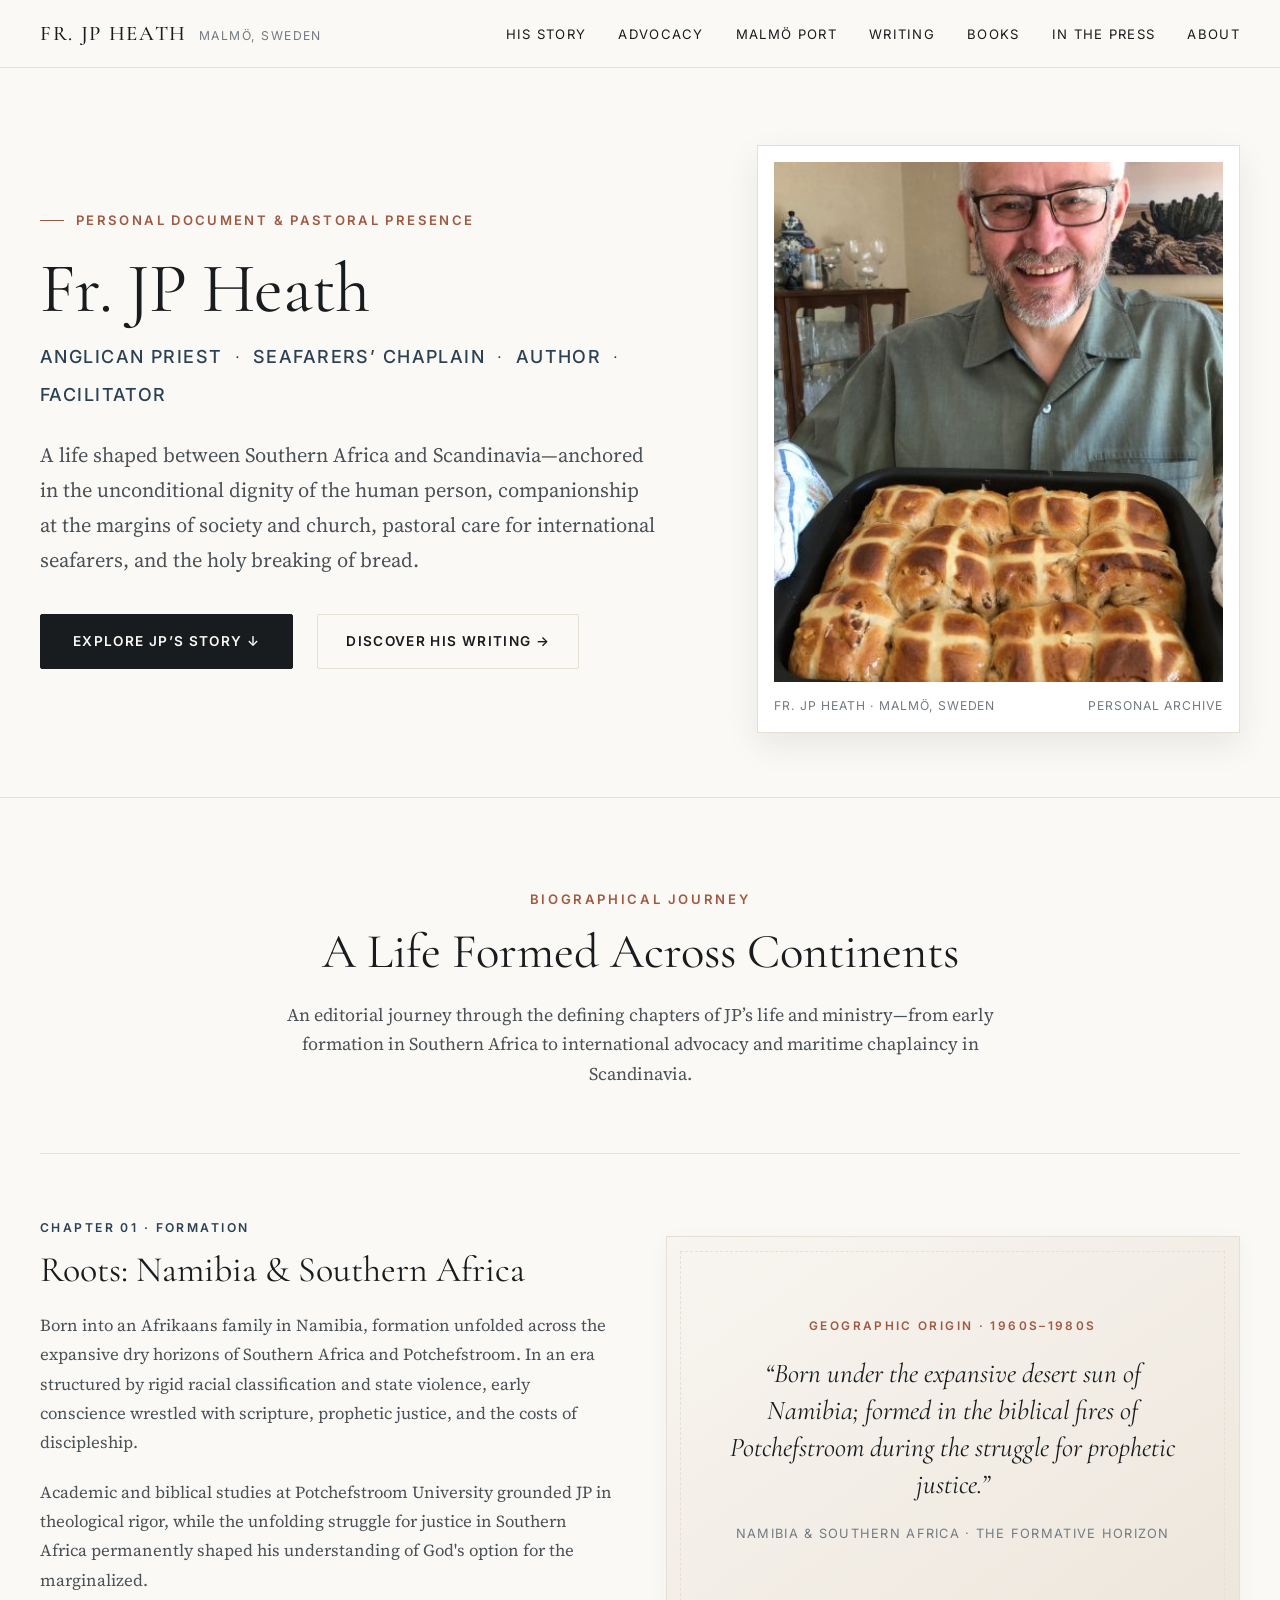
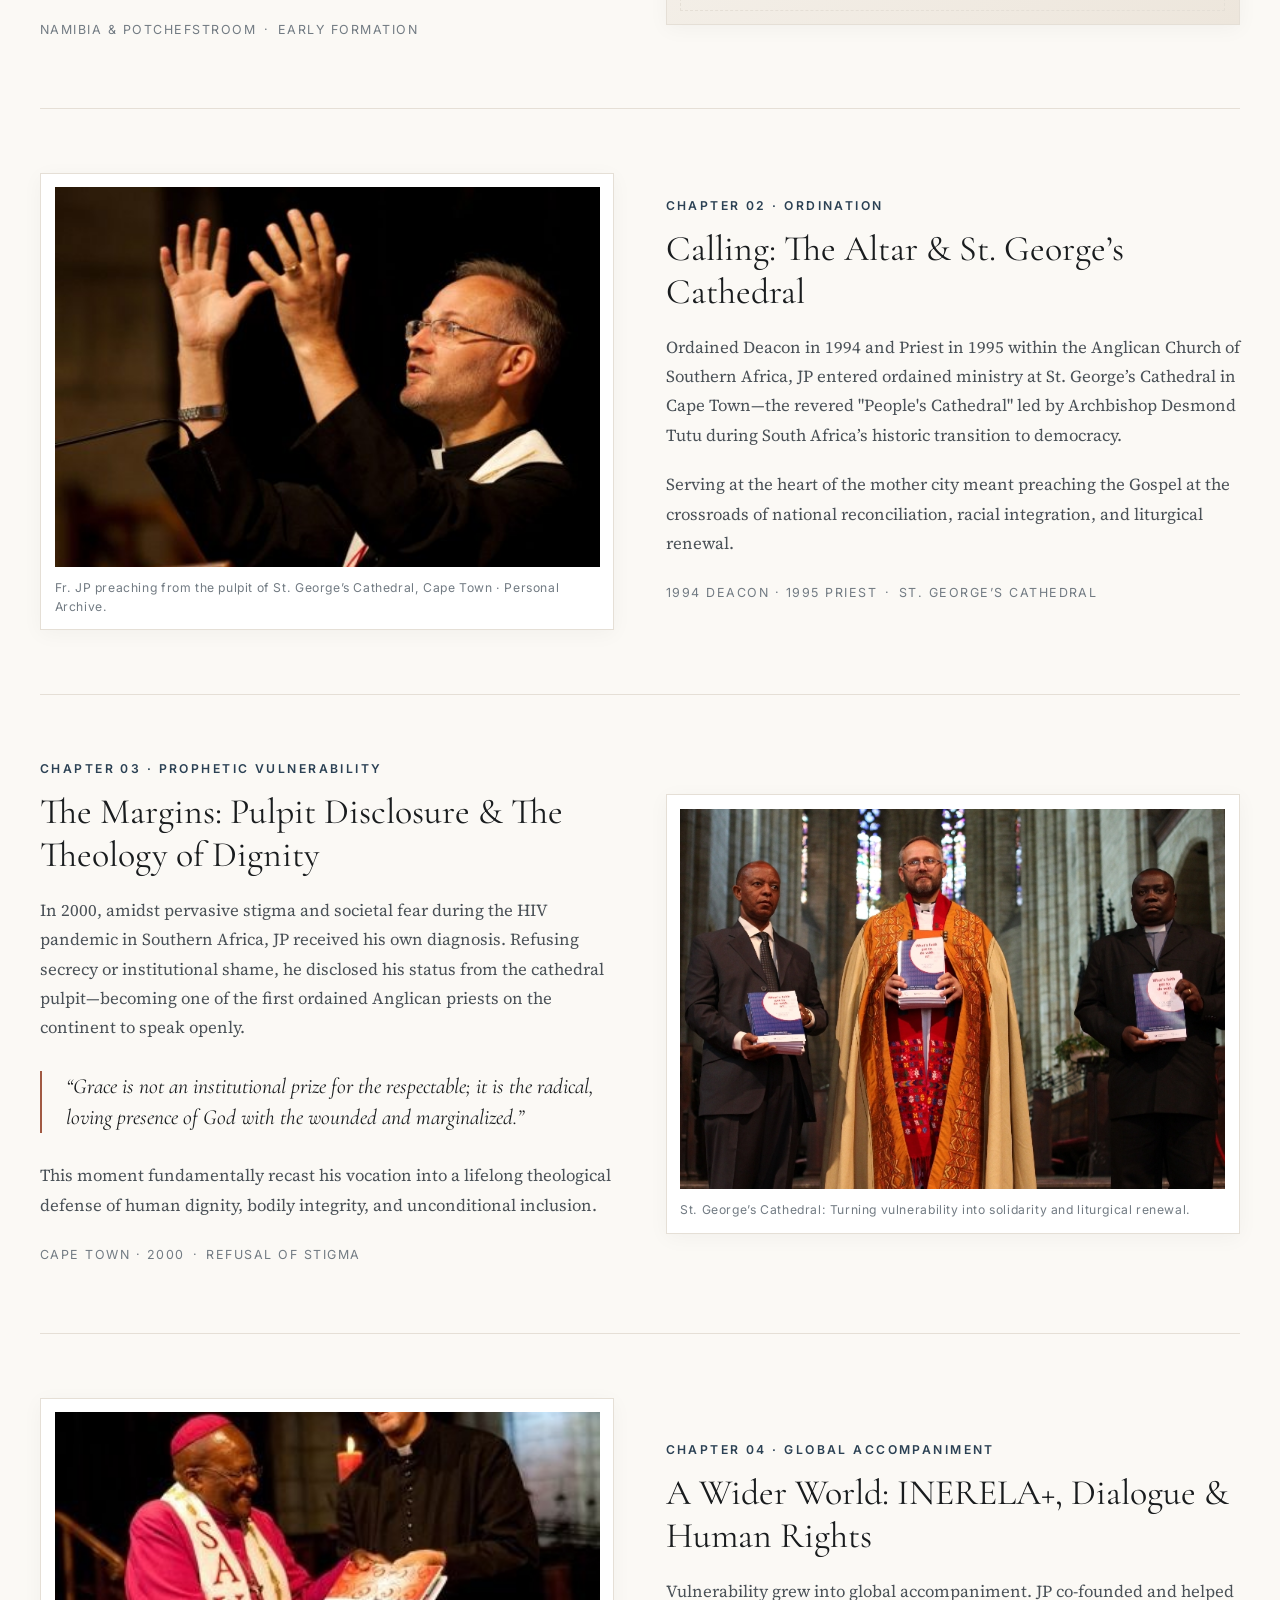
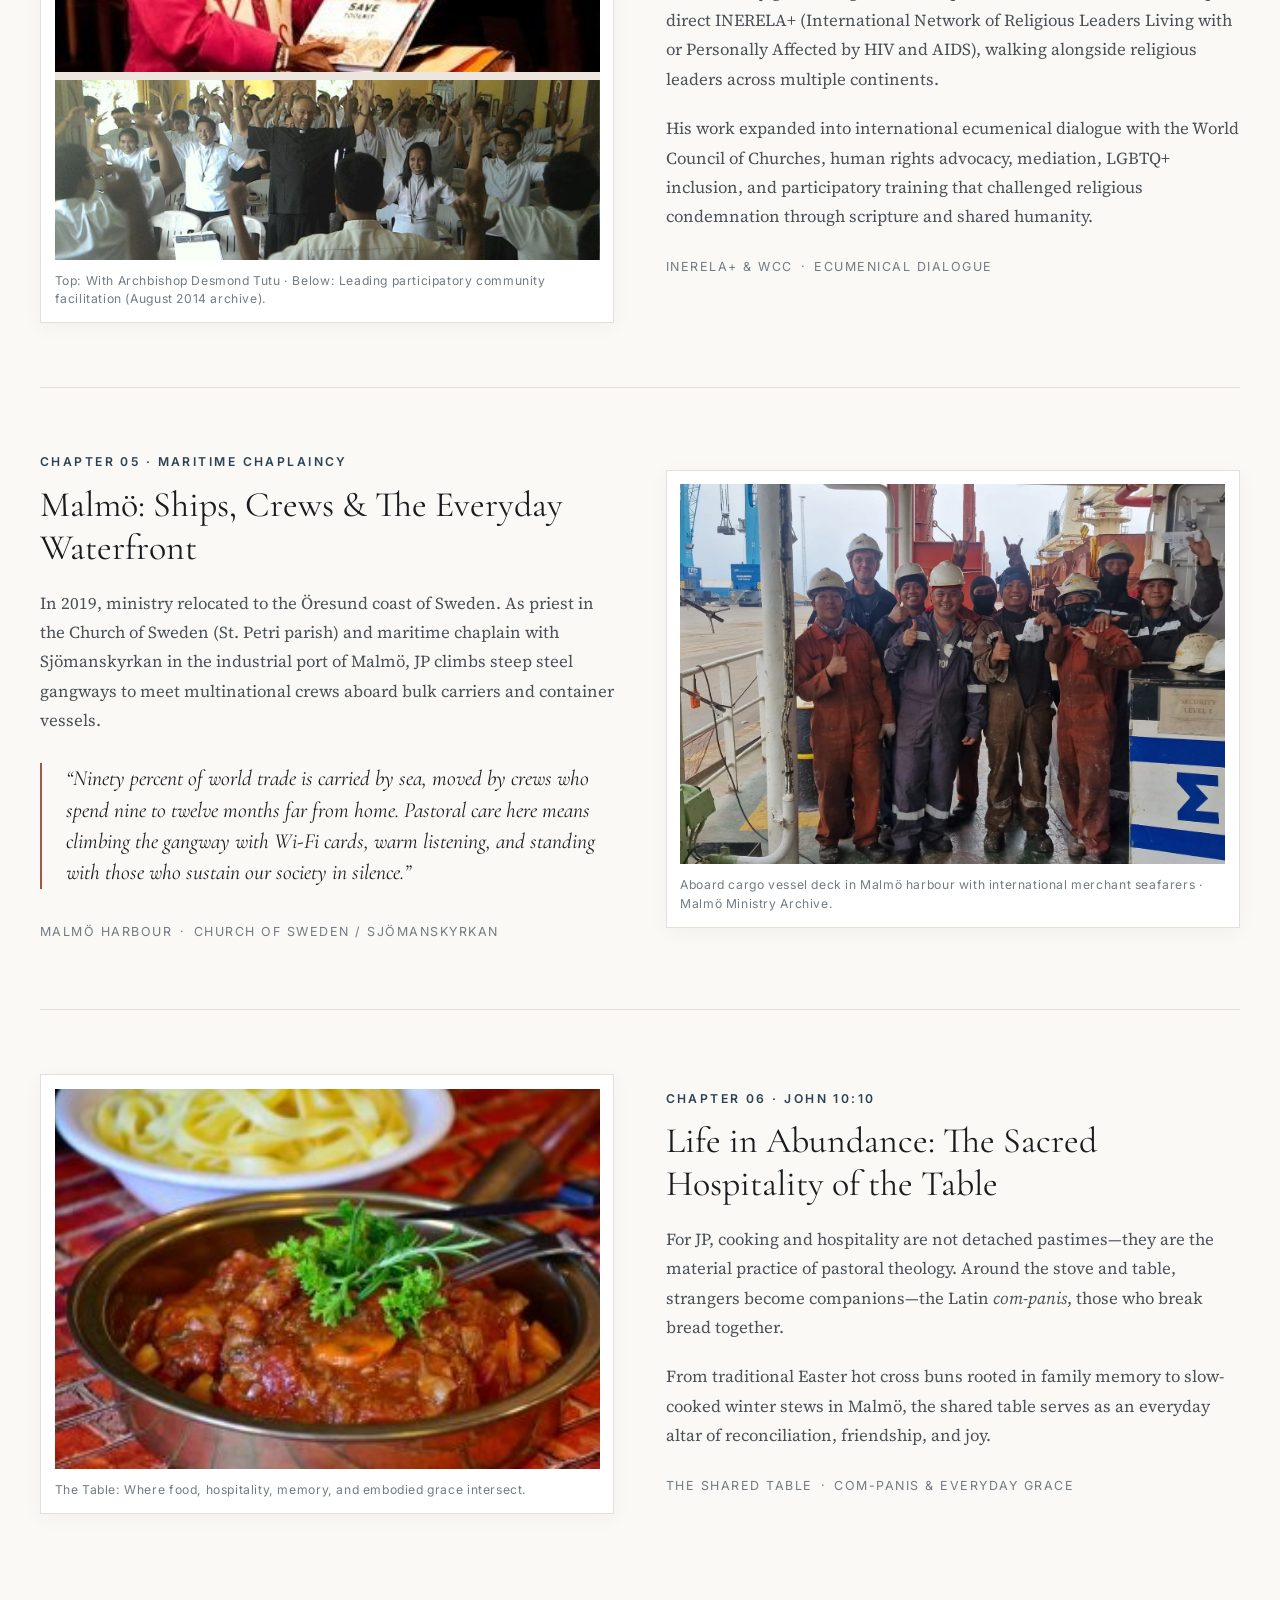
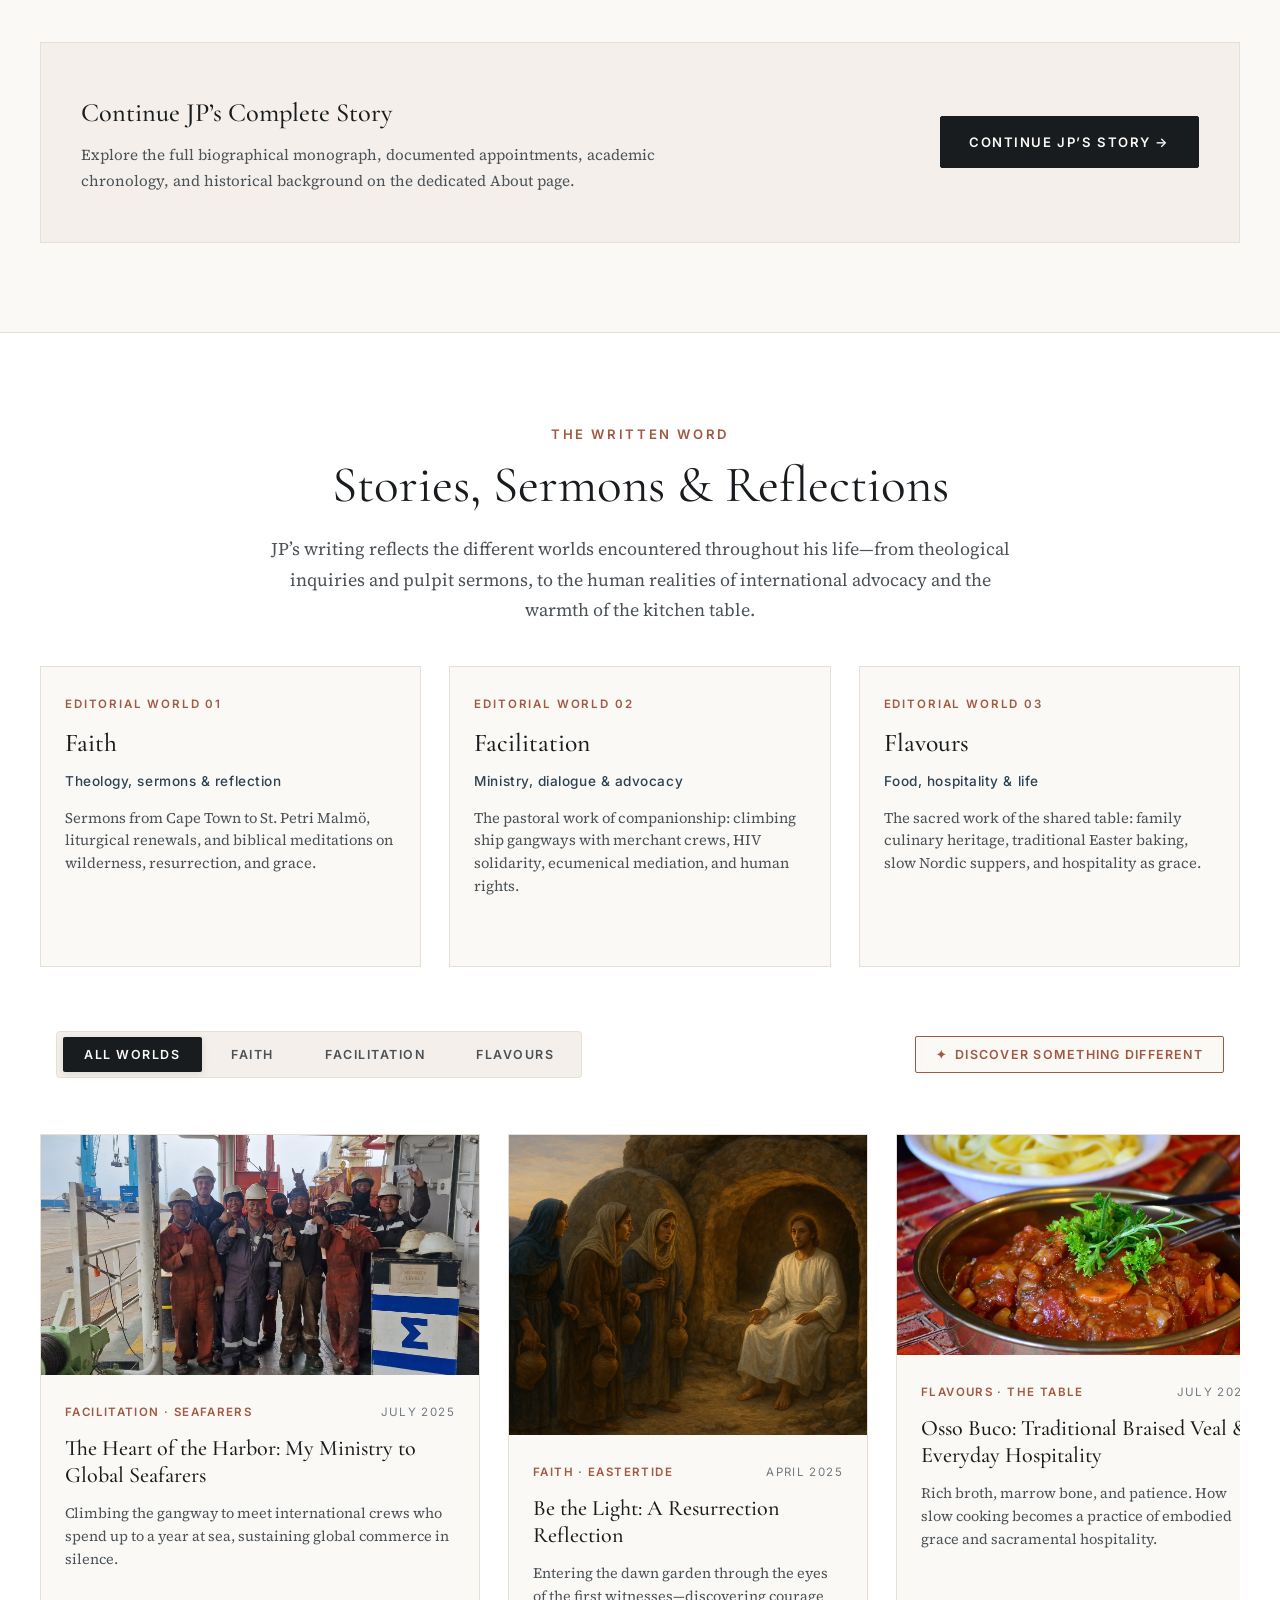
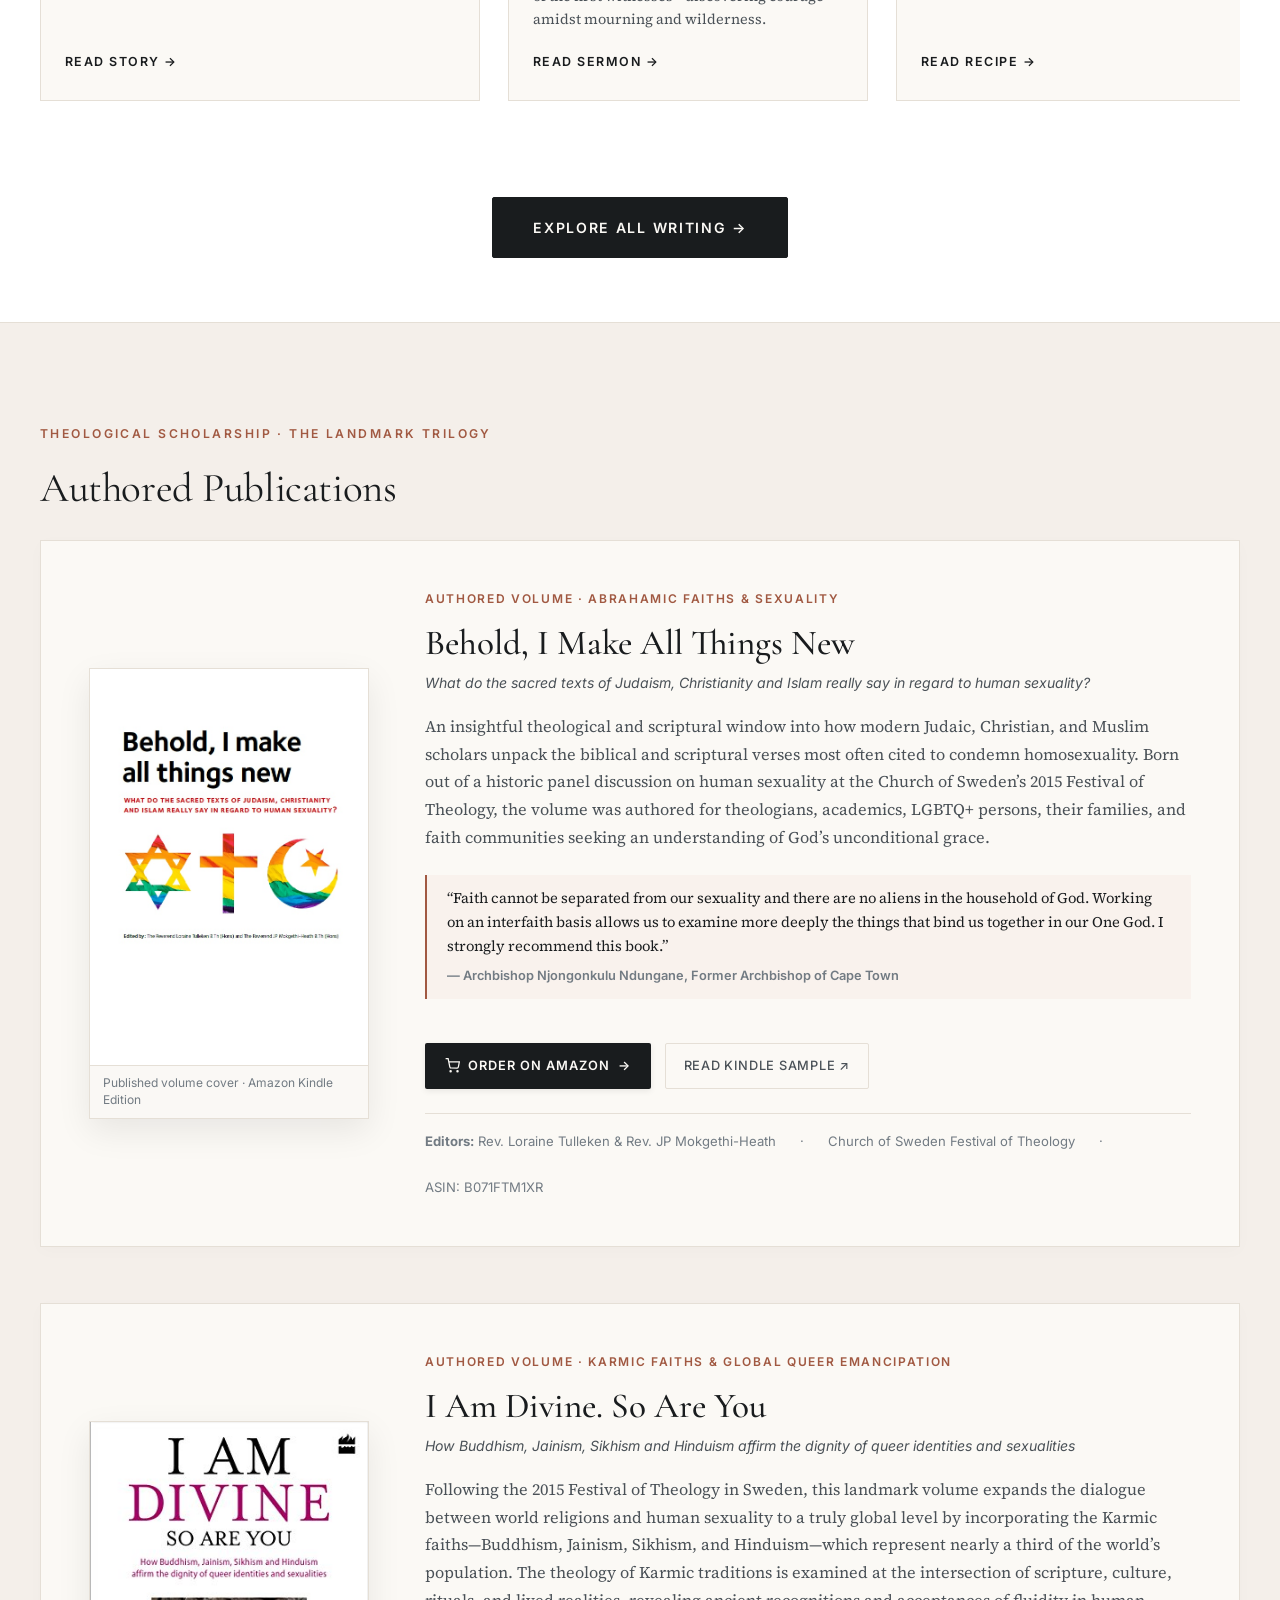
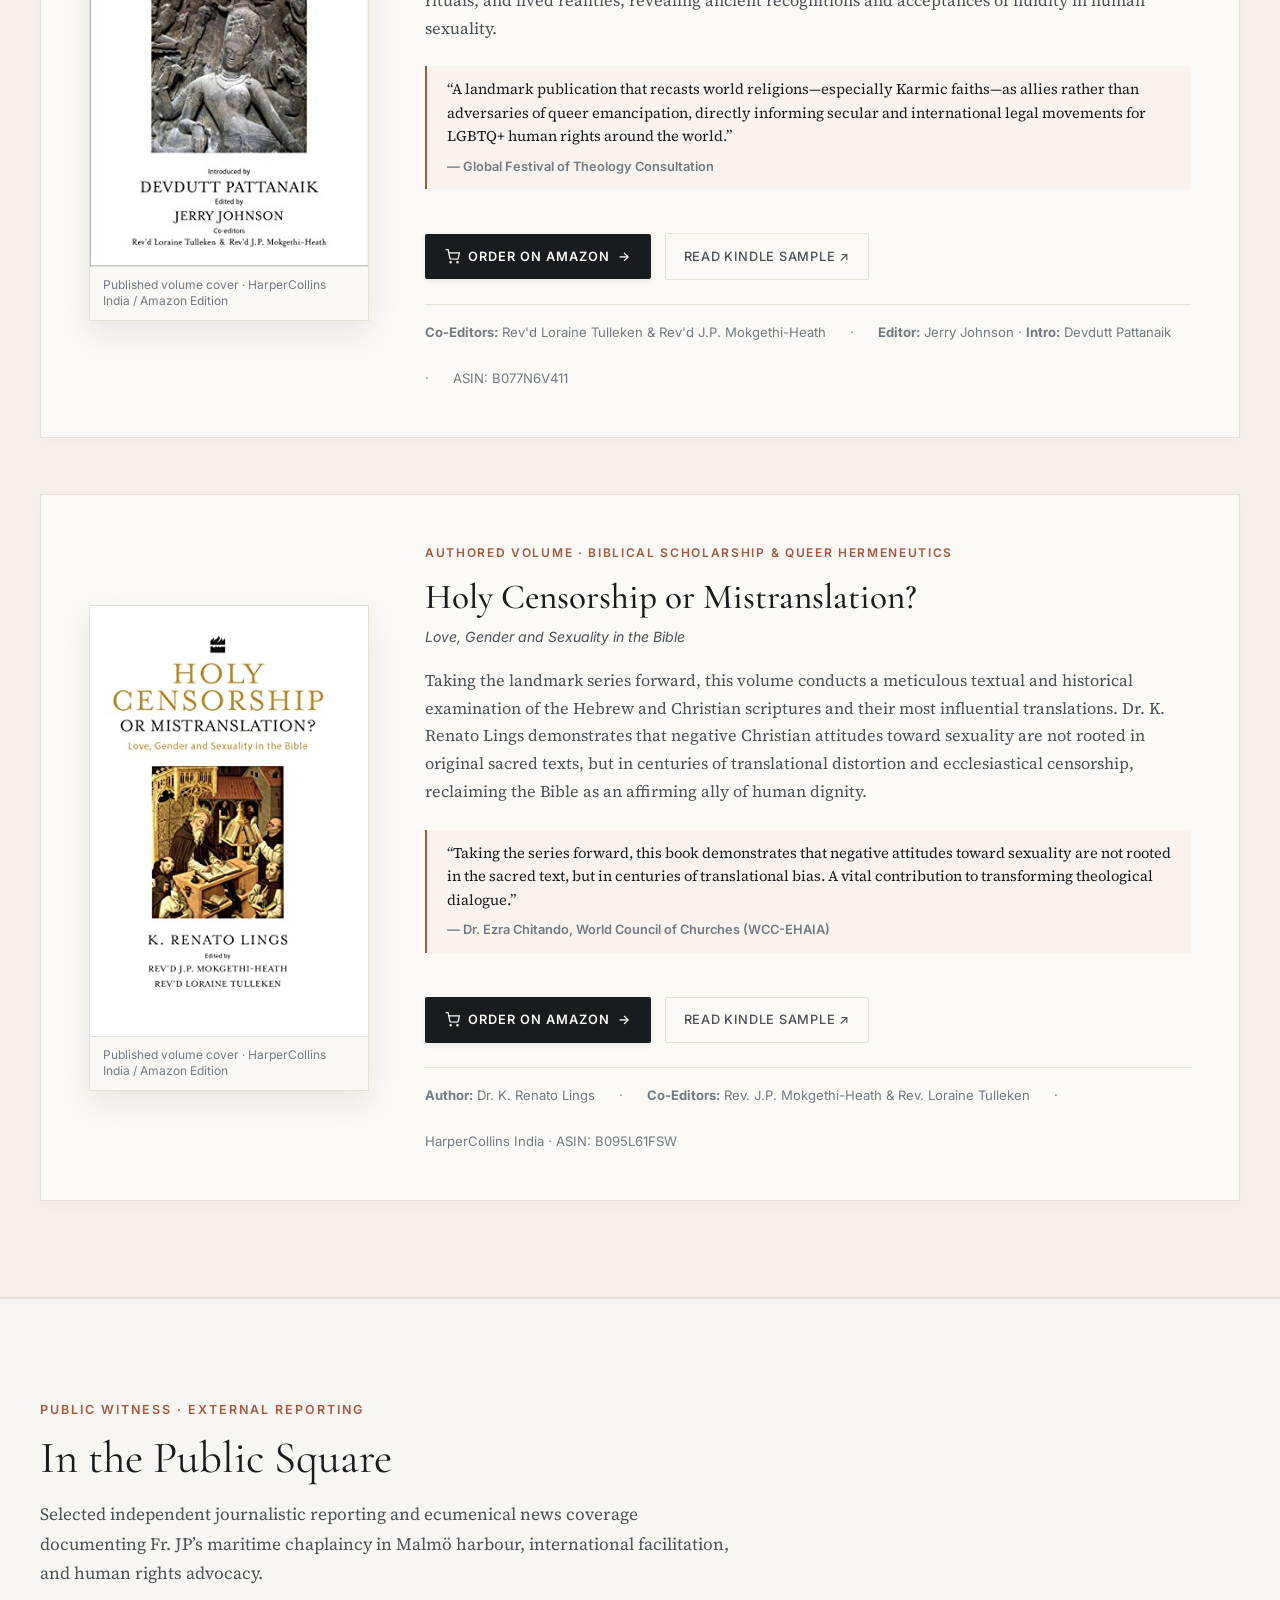
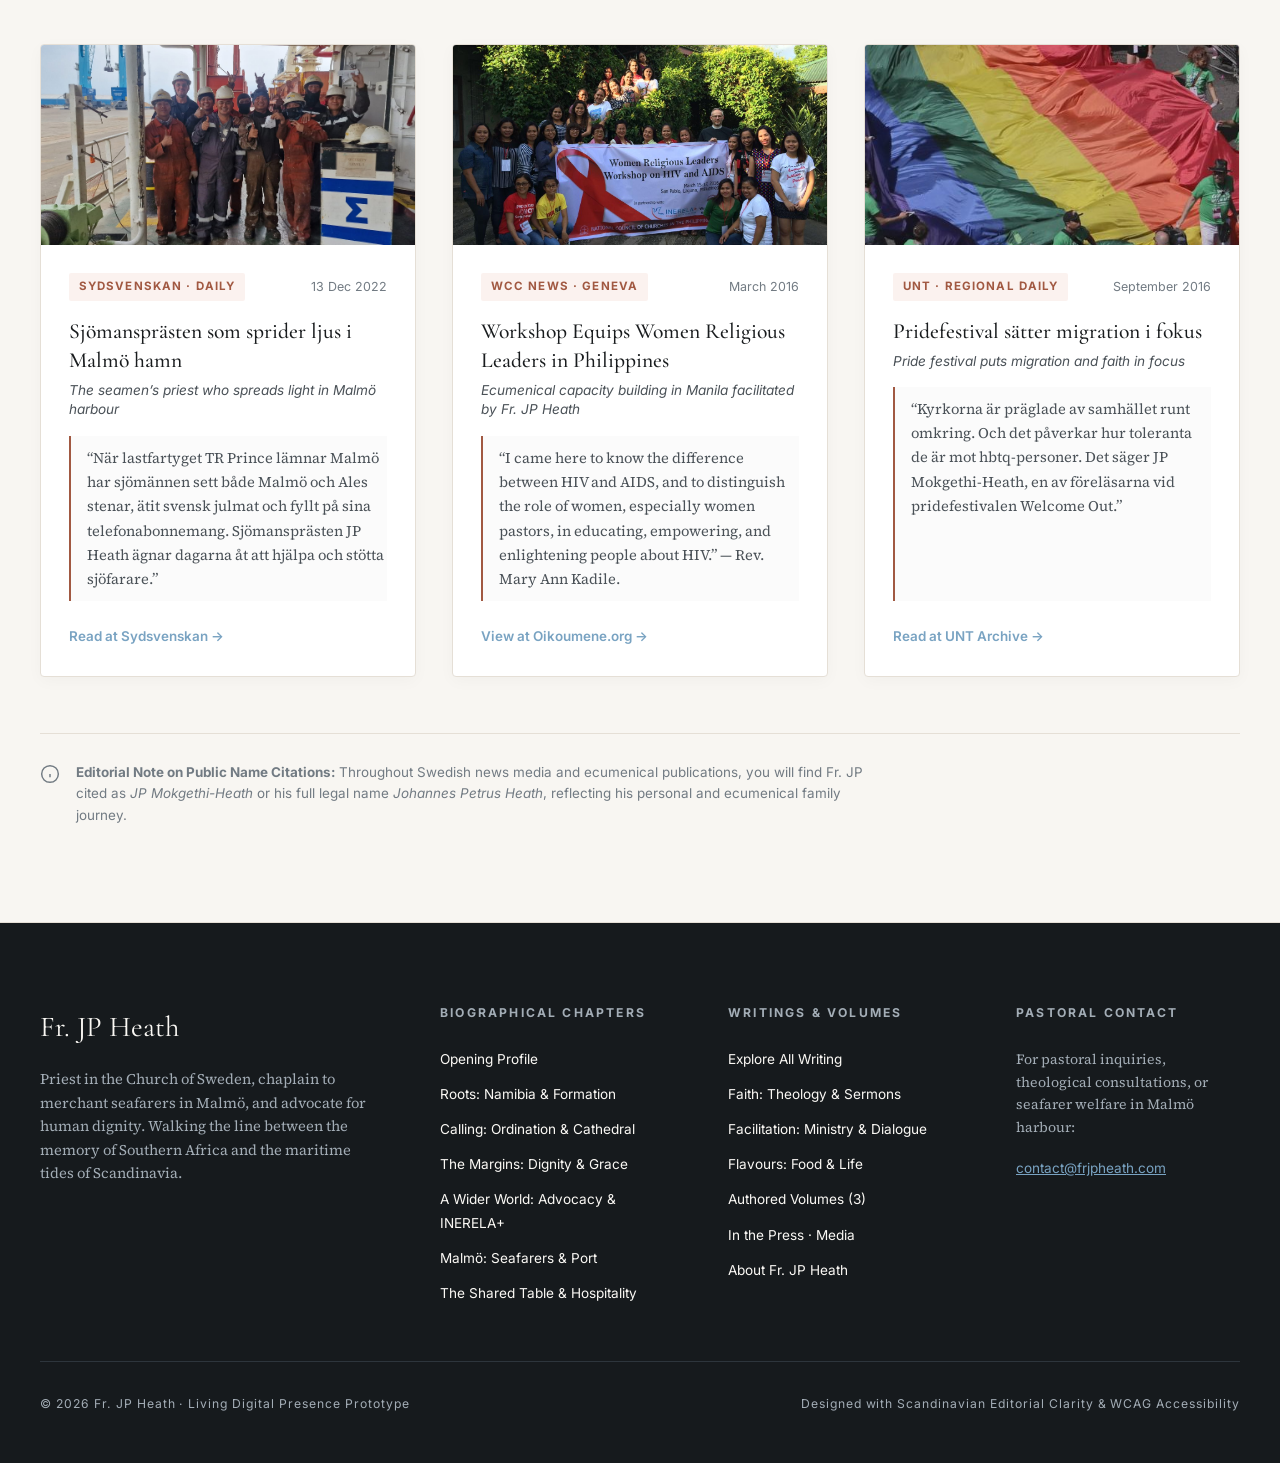
==== commit f65ed7dc: "feat(books): add Holy Censorship or Mistranslation? to complete theological trilogy" ====
--- a/index.html
+++ b/index.html
@@ -43,7 +43,7 @@
       <li><a href="#story">His Story<span class="sub-label">6 Biographical Chapters</span></a></li>
       <li><a href="#writing">Writing Discovery<span class="sub-label">Faith · Facilitation · Flavours</span></a></li>
       <li><a href="writing.html">Explore All Writing<span class="sub-label">Browse Full Collection</span></a></li>
-      <li><a href="#books">Authored Volumes (2)<span class="sub-label">Behold · I Am Divine</span></a></li>
+      <li><a href="#books">Authored Volumes (3)<span class="sub-label">Behold · I Am Divine · Holy Censorship</span></a></li>
       <li><a href="#media">In the Press<span class="sub-label">Sydsvenskan · WCC · UNT</span></a></li>
       <li><a href="about.html">Biographical Monograph<span class="sub-label">Full Context & Chronology</span></a></li>
     </ul>
@@ -669,11 +669,11 @@
     </section>
 
     <!-- =======================================================================
-         06. BOOKS / SELECTED PUBLICATIONS (TWO AUTHORED VOLUMES)
+         06. BOOKS / SELECTED PUBLICATIONS (THE LANDMARK THEOLOGICAL TRILOGY)
          ======================================================================= -->
     <section id="books" class="books-section" aria-labelledby="books-heading">
       <div class="anchor-inner">
-        <span class="anchor-eyebrow">Theological Scholarship &middot; Interfaith Monograph Volumes</span>
+        <span class="anchor-eyebrow">Theological Scholarship &middot; The Landmark Trilogy</span>
         <h2 id="books-heading" class="anchor-title">Authored Publications</h2>
         
         <div class="books-container">
@@ -763,6 +763,51 @@
                 <span><strong>Editor:</strong> Jerry Johnson · <strong>Intro:</strong> Devdutt Pattanaik</span>
                 <span>·</span>
                 <span>ASIN: B077N6V411</span>
+              </div>
+            </div>
+          </article>
+
+          <!-- Volume 3: Holy Censorship or Mistranslation? -->
+          <article class="book-card">
+            <div class="book-media-wrap">
+              <a href="https://www.amazon.com/Censorship-Mistranslation-Gender-Sexuality-Bible-ebook/dp/B095L61FSW?ref_=ast_author_mpb" target="_blank" rel="noopener noreferrer" class="book-cover-link" aria-label="View Holy Censorship or Mistranslation? on Amazon">
+                <img src="assets/images/holy-censorship-or-mistranslation-cover.jpg" alt="Book cover: Holy Censorship or Mistranslation? Love, Gender and Sexuality in the Bible, authored by Dr. K. Renato Lings, edited by J.P. Mokgethi-Heath and Loraine Tulleken" width="323" height="500">
+              </a>
+              <div class="book-media-caption">
+                Published volume cover · HarperCollins India / Amazon Edition
+              </div>
+            </div>
+            <div class="book-card-body">
+              <span class="book-tag">Authored Volume · Biblical Scholarship &amp; Queer Hermeneutics</span>
+              <h3 class="book-title">Holy Censorship or Mistranslation?</h3>
+              <div class="book-subtitle">
+                Love, Gender and Sexuality in the Bible
+              </div>
+              <p class="book-description">
+                Taking the landmark series forward, this volume conducts a meticulous textual and historical examination of the Hebrew and Christian scriptures and their most influential translations. Dr. K. Renato Lings demonstrates that negative Christian attitudes toward sexuality are not rooted in original sacred texts, but in centuries of translational distortion and ecclesiastical censorship, reclaiming the Bible as an affirming ally of human dignity.
+              </p>
+              <blockquote class="book-quote-box">
+                &ldquo;Taking the series forward, this book demonstrates that negative attitudes toward sexuality are not rooted in the sacred text, but in centuries of translational bias. A vital contribution to transforming theological dialogue.&rdquo;
+                <cite>&mdash; Dr. Ezra Chitando, World Council of Churches (WCC-EHAIA)</cite>
+              </blockquote>
+
+              <div class="book-actions">
+                <a href="https://www.amazon.com/Censorship-Mistranslation-Gender-Sexuality-Bible-ebook/dp/B095L61FSW?ref_=ast_author_mpb" target="_blank" rel="noopener noreferrer" class="btn-amazon-buy">
+                  <svg width="15" height="15" viewBox="0 0 24 24" fill="none" stroke="currentColor" stroke-width="2"><circle cx="9" cy="21" r="1"></circle><circle cx="20" cy="21" r="1"></circle><path d="M1 1h4l2.68 13.39a2 2 0 0 0 2 1.61h9.72a2 2 0 0 0 2-1.61L23 6H6"></path></svg>
+                  <span>Order on Amazon</span>
+                  <span class="btn-arrow">&rarr;</span>
+                </a>
+                <a href="https://read.amazon.com/kp/card?asin=B095L61FSW&amp;preview=inline&amp;linkCode=kpe" target="_blank" rel="noopener noreferrer" class="btn-amazon-preview">
+                  <span>Read Kindle Sample &nearr;</span>
+                </a>
+              </div>
+
+              <div class="book-meta-footer">
+                <span><strong>Author:</strong> Dr. K. Renato Lings</span>
+                <span>·</span>
+                <span><strong>Co-Editors:</strong> Rev. J.P. Mokgethi-Heath &amp; Rev. Loraine Tulleken</span>
+                <span>·</span>
+                <span>HarperCollins India · ASIN: B095L61FSW</span>
               </div>
             </div>
           </article>
@@ -897,7 +942,7 @@
             <li><a href="writing.html#gallery-faith">Faith: Theology &amp; Sermons</a></li>
             <li><a href="writing.html#gallery-sea">Facilitation: Ministry &amp; Dialogue</a></li>
             <li><a href="writing.html#section-flavours">Flavours: Food &amp; Life</a></li>
-            <li><a href="#books">Authored Volumes (2)</a></li>
+            <li><a href="#books">Authored Volumes (3)</a></li>
             <li><a href="#media">In the Press &middot; Media</a></li>
             <li><a href="about.html">About Fr. JP Heath</a></li>
           </ul>
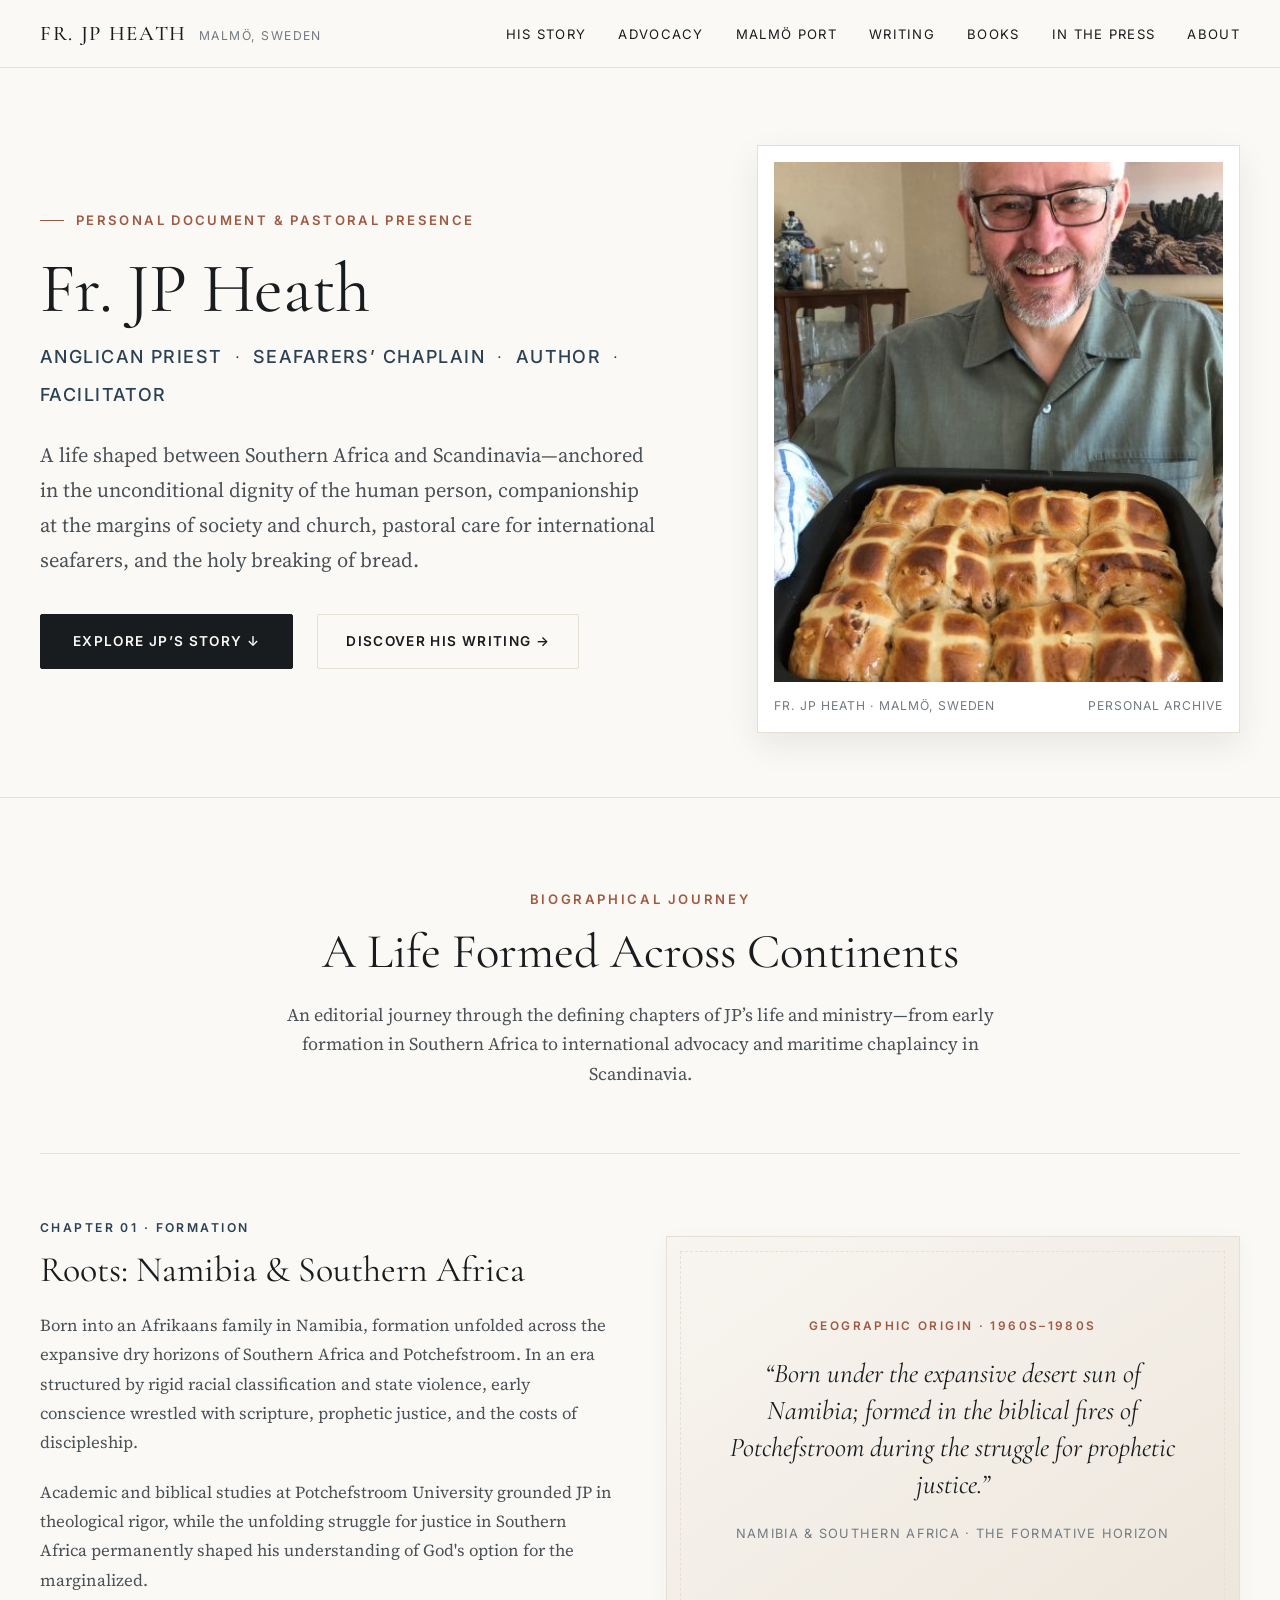
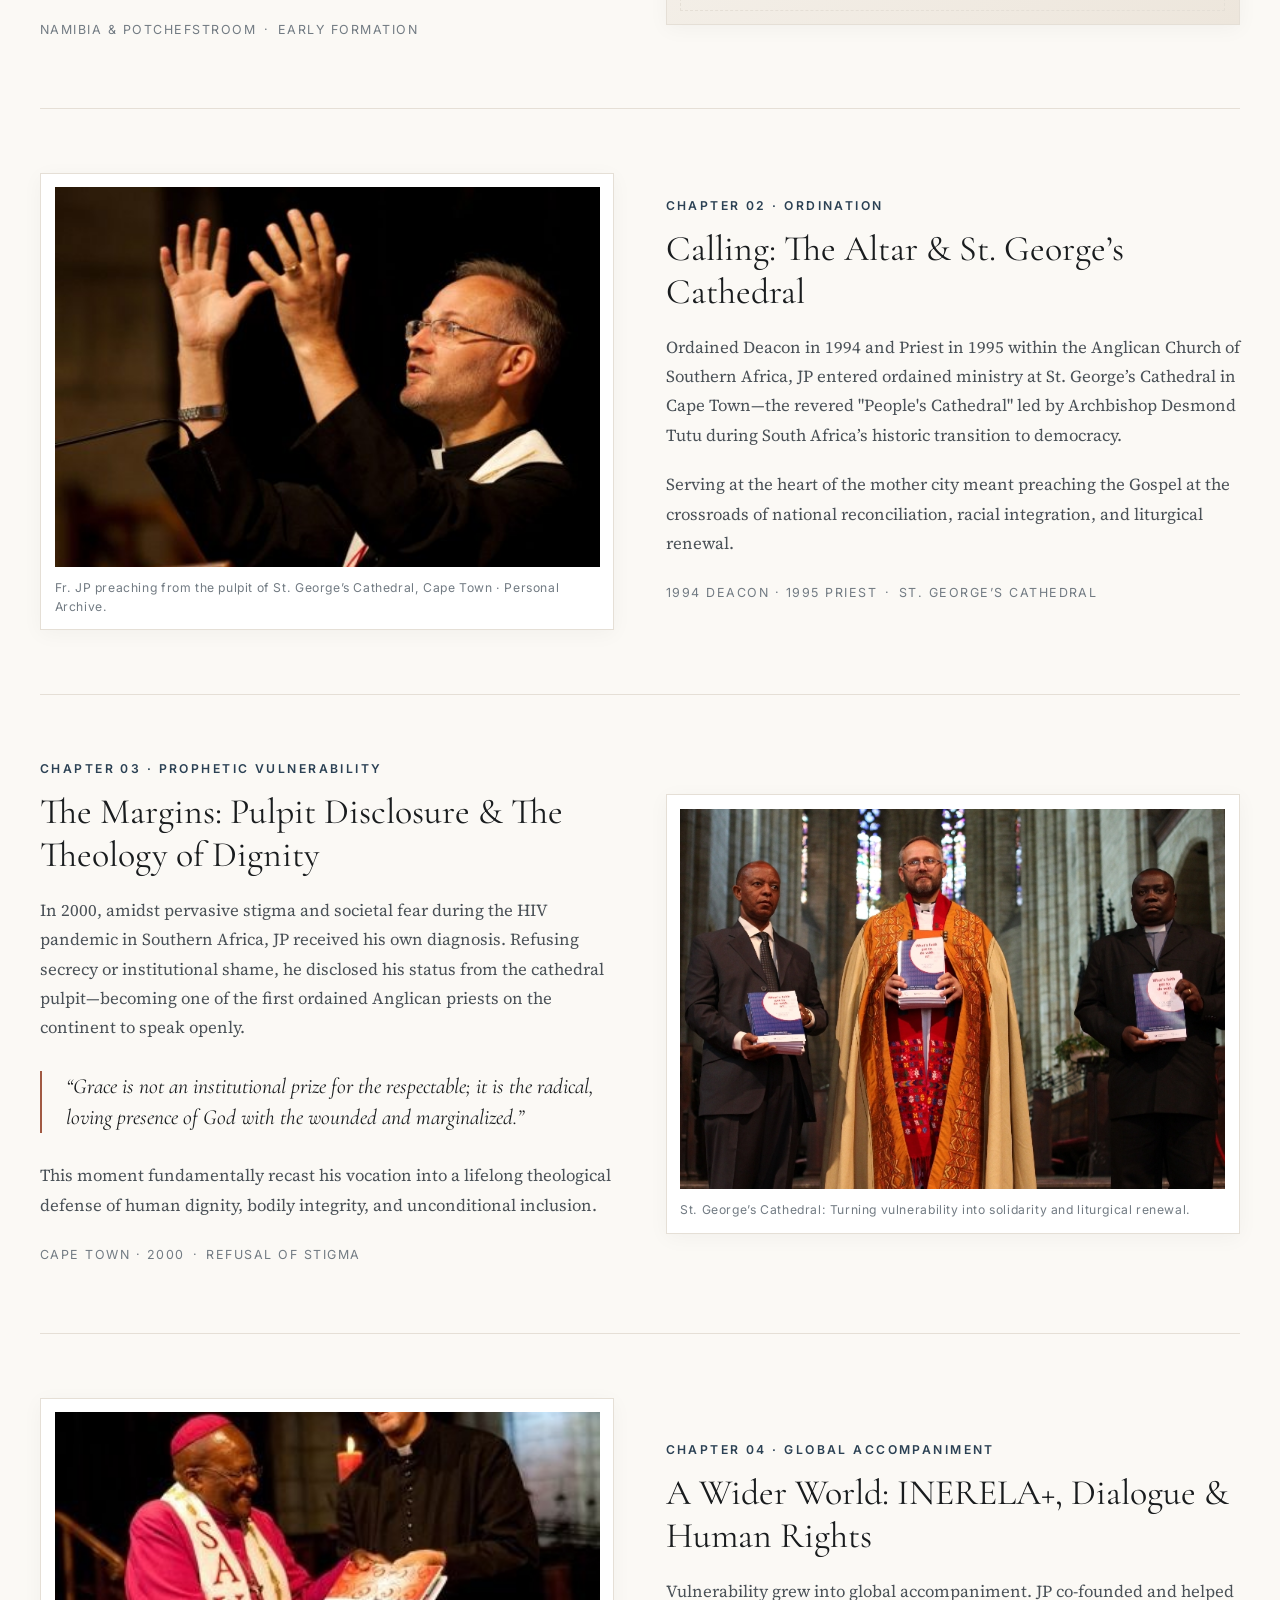
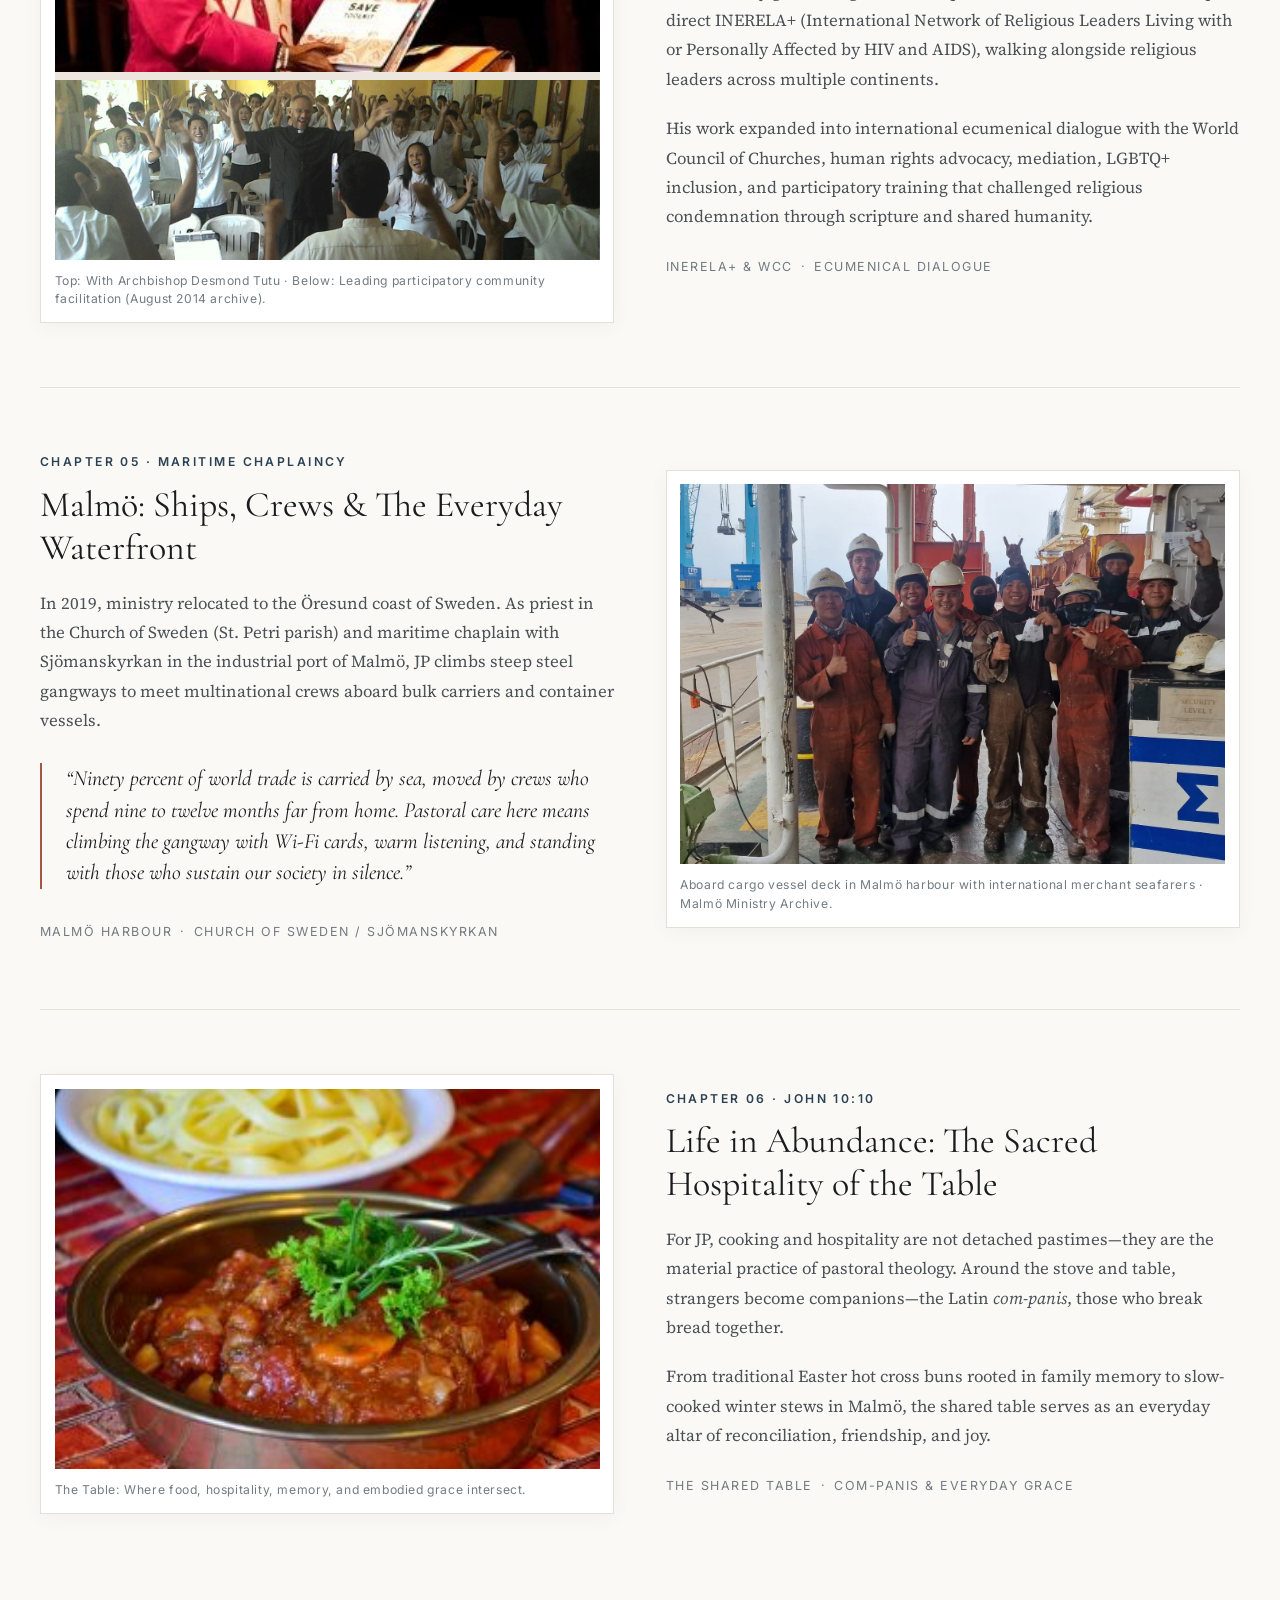
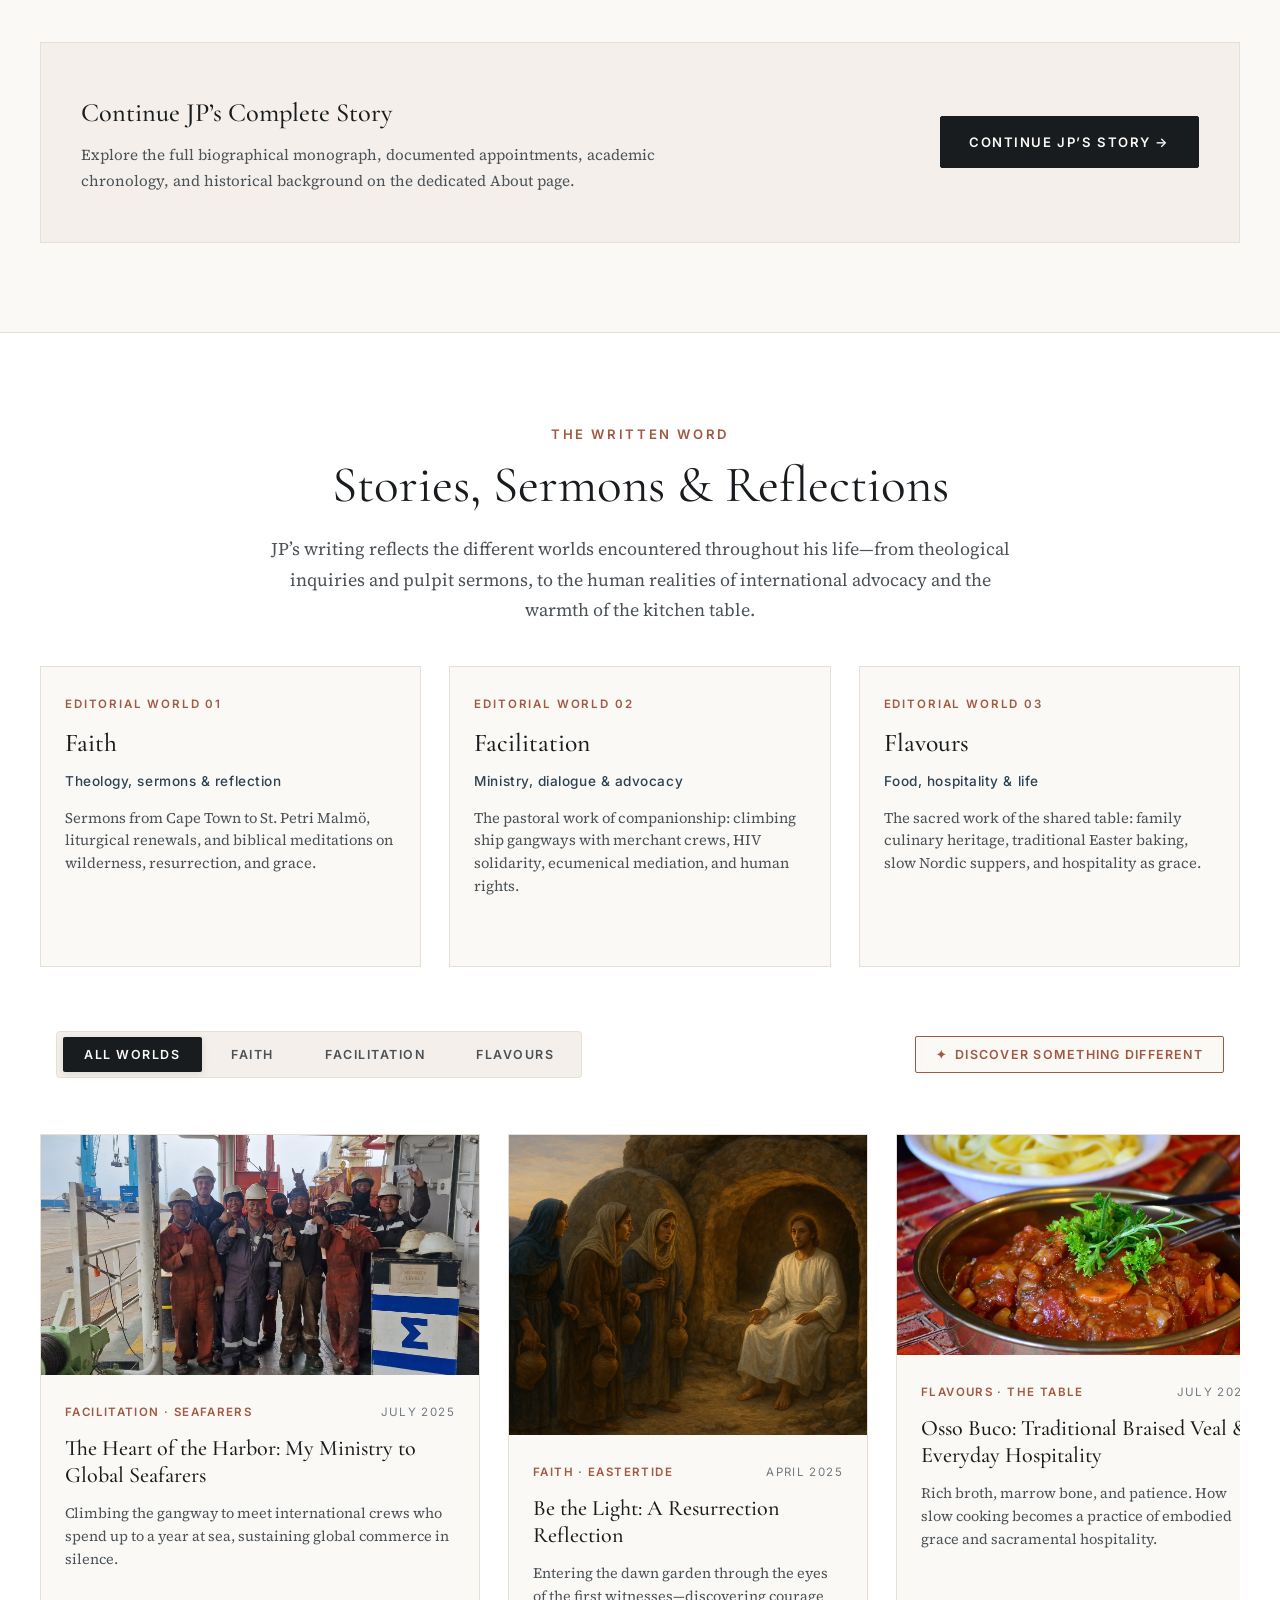
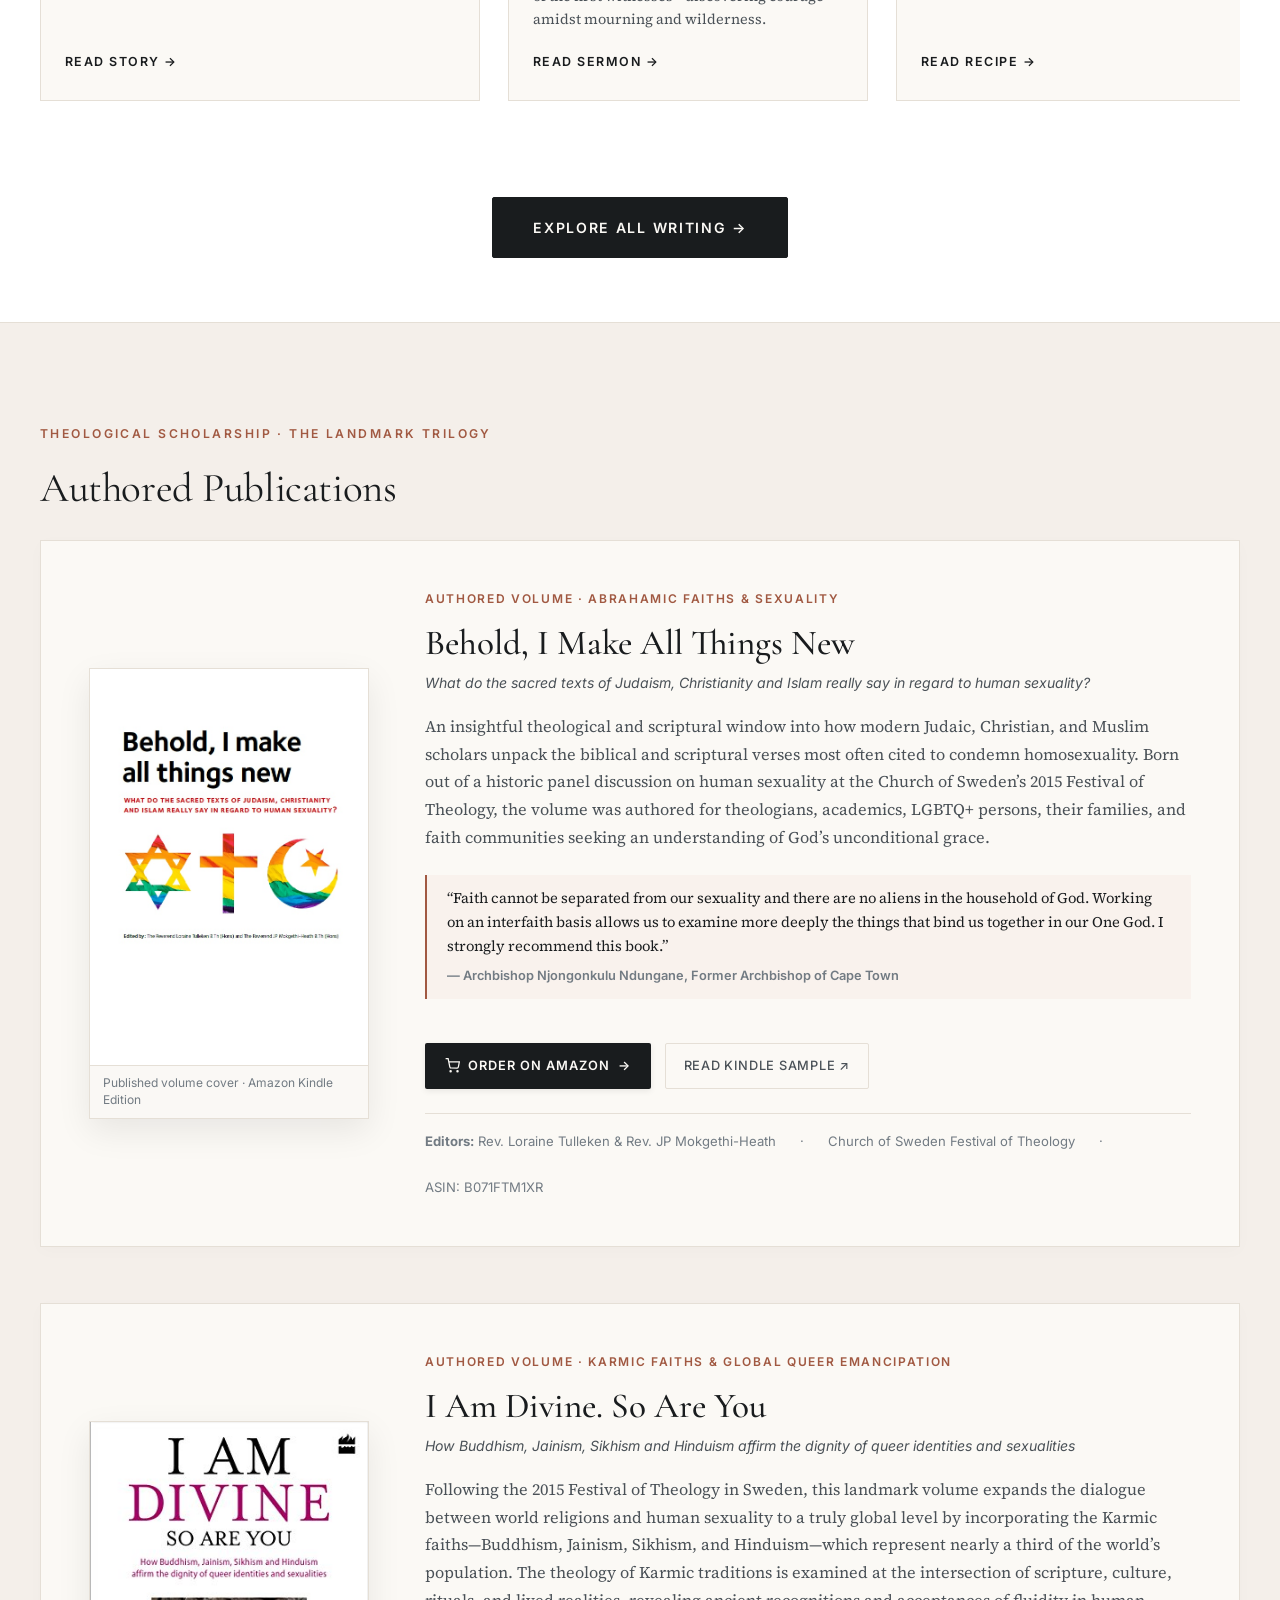
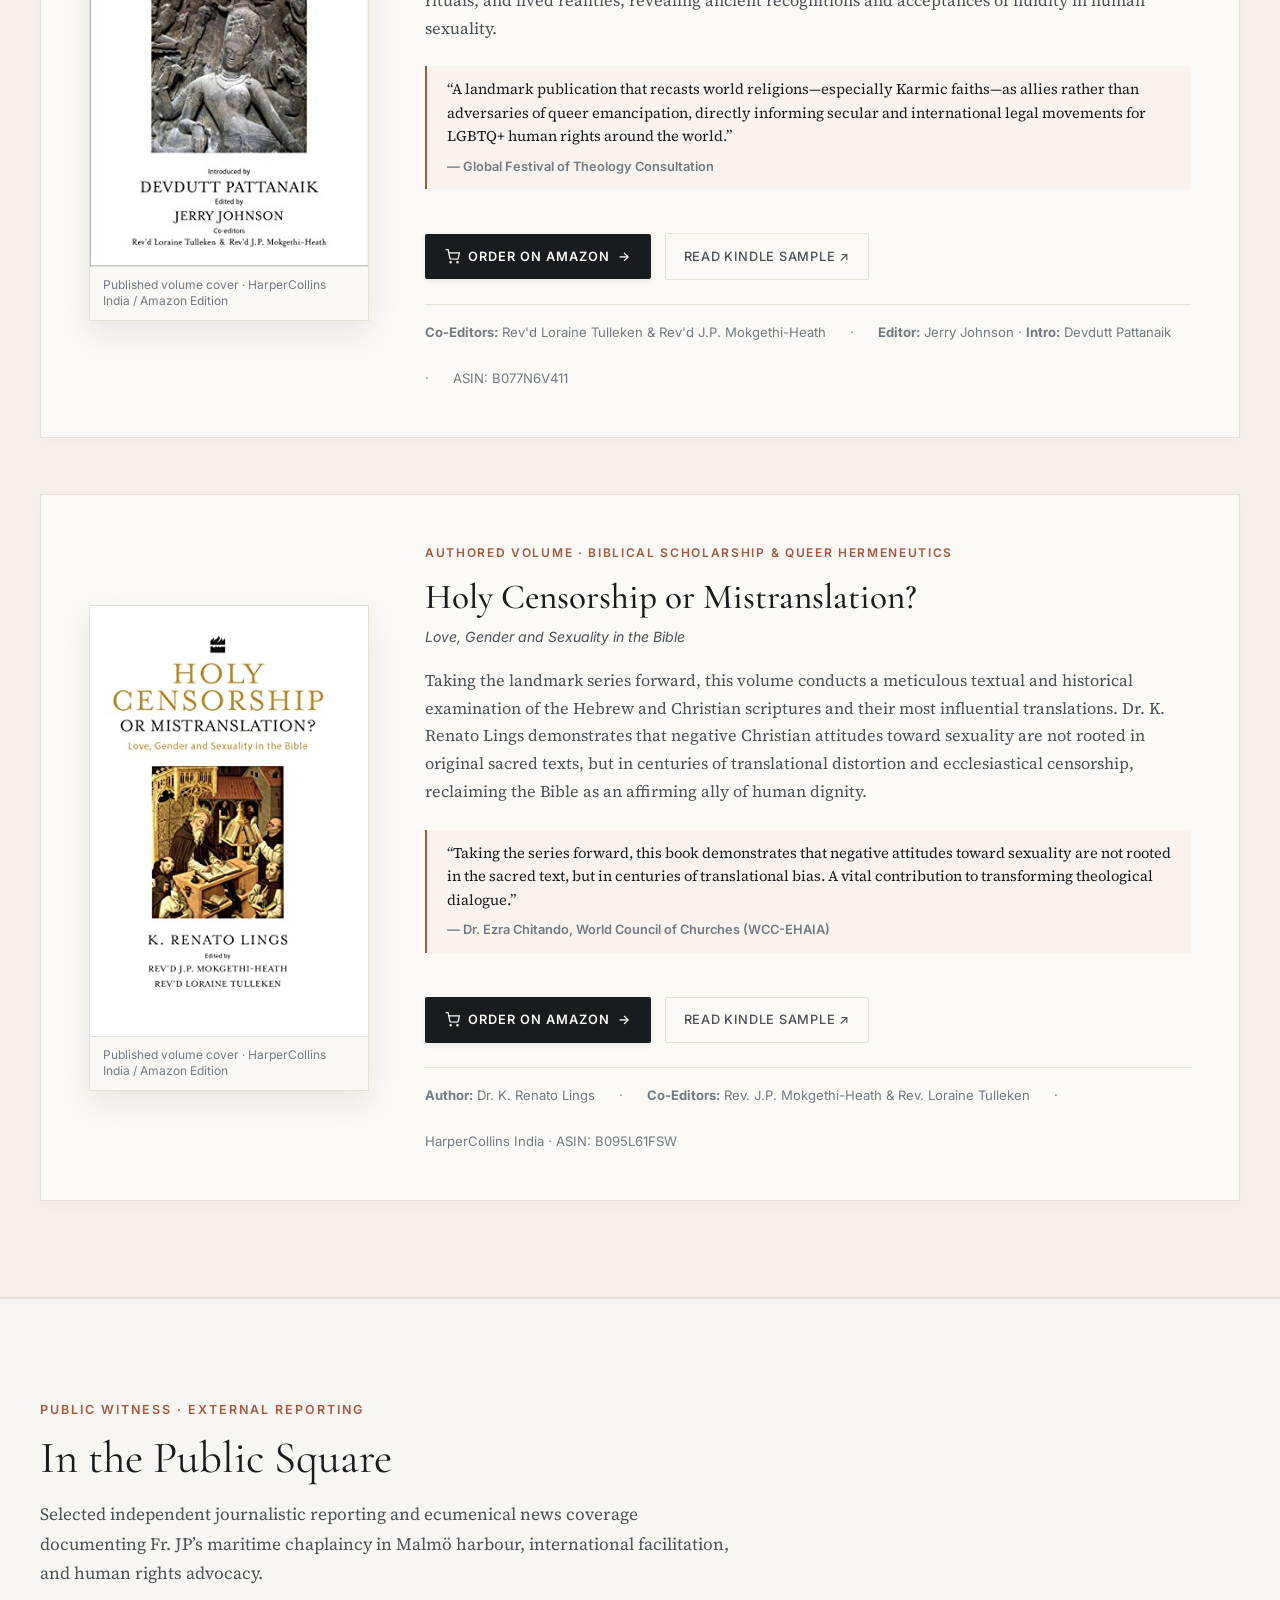
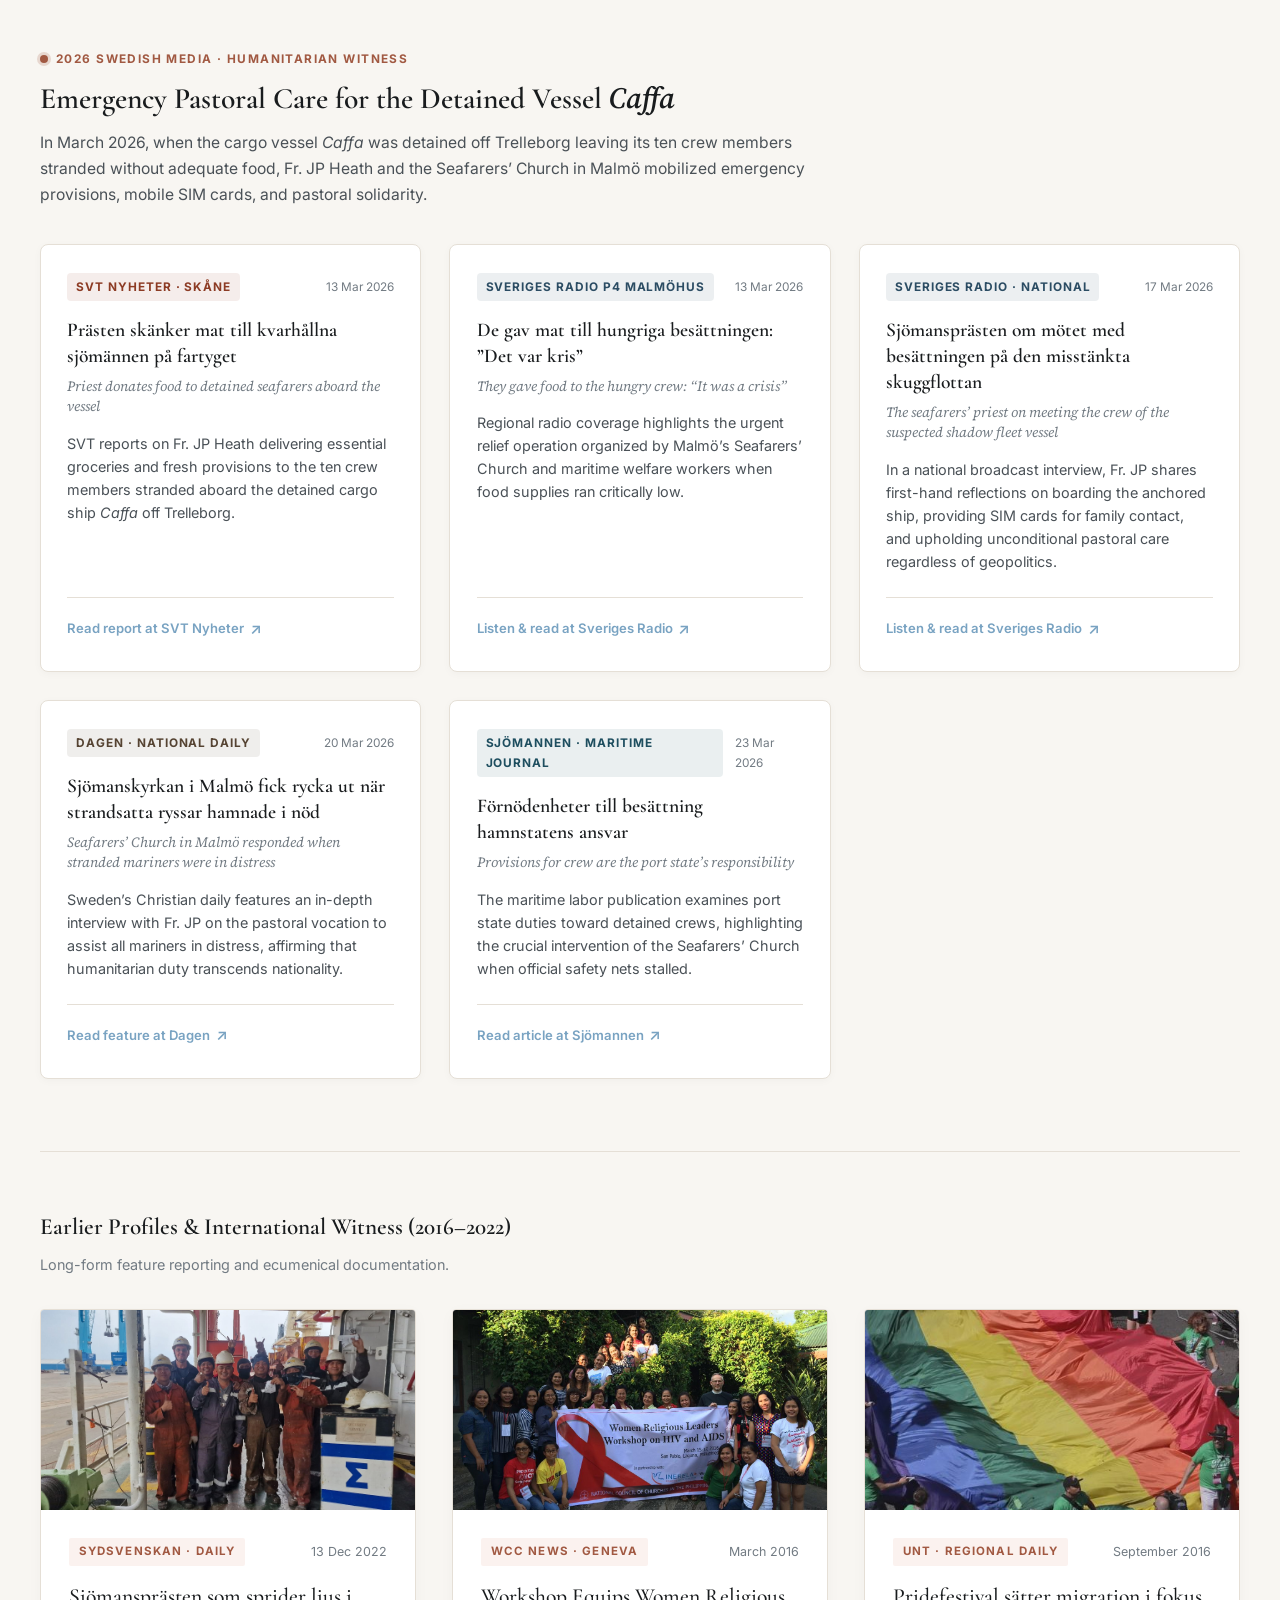
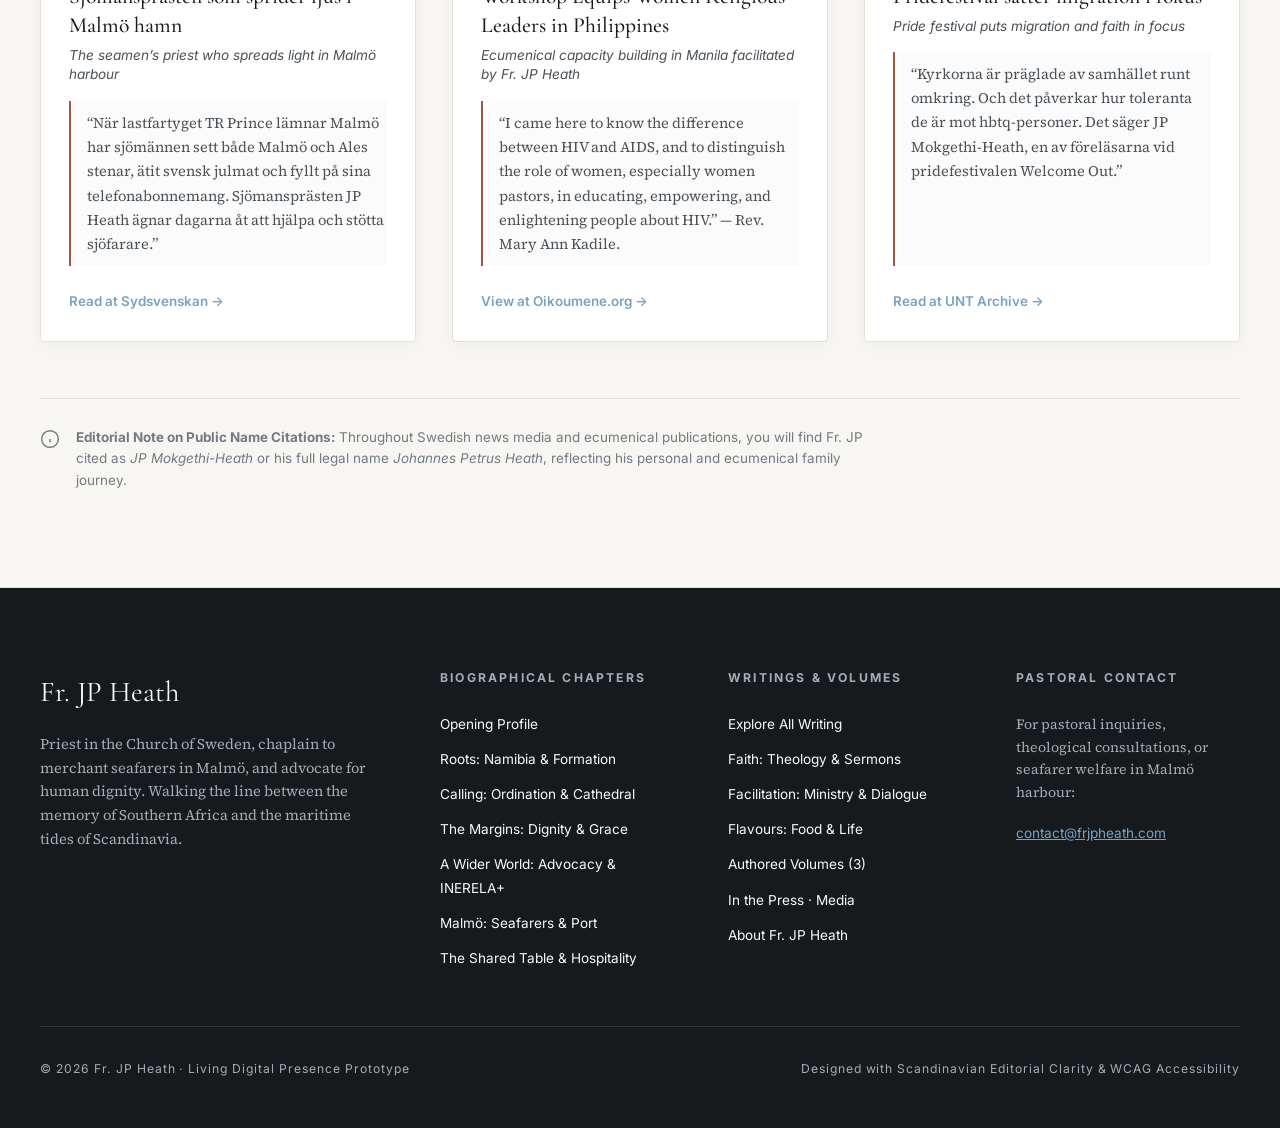
==== commit 69fe352b: "Add 2026 Swedish media coverage of Caffa vessel humanitarian aid" ====
--- a/index.html
+++ b/index.html
@@ -828,7 +828,147 @@
           </p>
         </div>
 
-        <div class="press-grid">
+        <!-- 2026 Swedish Media Coverage: Emergency Pastoral Care for Caffa Crew -->
+        <div class="media-coverage-block">
+          <div class="media-coverage-subhead">
+            <div class="media-coverage-kicker">
+              <span class="media-pulse-dot" aria-hidden="true"></span>
+              <span>2026 Swedish Media &middot; Humanitarian Witness</span>
+            </div>
+            <h3 class="media-coverage-title">Emergency Pastoral Care for the Detained Vessel <em>Caffa</em></h3>
+            <p class="media-coverage-intro">
+              In March 2026, when the cargo vessel <em>Caffa</em> was detained off Trelleborg leaving its ten crew members stranded without adequate food, Fr.&nbsp;JP Heath and the Seafarers&rsquo; Church in Malm&ouml; mobilized emergency provisions, mobile SIM cards, and pastoral solidarity.
+            </p>
+          </div>
+
+          <div class="media-news-grid">
+            
+            <!-- Item 1: SVT Nyheter -->
+            <article class="media-news-card">
+              <div class="media-card-header">
+                <span class="media-outlet-badge svt-badge">SVT Nyheter &middot; Sk&aring;ne</span>
+                <time datetime="2026-03-13">13 Mar 2026</time>
+              </div>
+              <h4 class="media-card-title">
+                <a href="https://www.svt.se/nyheter/lokalt/skane/prasten-skanker-mat-for-7-000-kronor-till-kvarhallna-sjomannen" target="_blank" rel="noopener noreferrer">
+                  Pr&auml;sten sk&auml;nker mat till kvarh&aring;llna sj&ouml;m&auml;nnen p&aring; fartyget
+                </a>
+              </h4>
+              <p class="media-card-translation">Priest donates food to detained seafarers aboard the vessel</p>
+              <p class="media-card-desc">
+                SVT reports on Fr.&nbsp;JP Heath delivering essential groceries and fresh provisions to the ten crew members stranded aboard the detained cargo ship <em>Caffa</em> off Trelleborg.
+              </p>
+              <div class="media-card-footer">
+                <a href="https://www.svt.se/nyheter/lokalt/skane/prasten-skanker-mat-for-7-000-kronor-till-kvarhallna-sjomannen" target="_blank" rel="noopener noreferrer" class="media-external-link">
+                  <span>Read report at SVT Nyheter</span>
+                  <span class="arrow">&nearr;</span>
+                </a>
+              </div>
+            </article>
+
+            <!-- Item 2: Sveriges Radio P4 Malmöhus -->
+            <article class="media-news-card">
+              <div class="media-card-header">
+                <span class="media-outlet-badge sr-badge">Sveriges Radio P4 Malm&ouml;hus</span>
+                <time datetime="2026-03-13">13 Mar 2026</time>
+              </div>
+              <h4 class="media-card-title">
+                <a href="https://www.sverigesradio.se/artikel/de-hjalpte-bordade-fartyget-caffas-besattning" target="_blank" rel="noopener noreferrer">
+                  De gav mat till hungriga bes&auml;ttningen: &rdquo;Det var kris&rdquo;
+                </a>
+              </h4>
+              <p class="media-card-translation">They gave food to the hungry crew: &ldquo;It was a crisis&rdquo;</p>
+              <p class="media-card-desc">
+                Regional radio coverage highlights the urgent relief operation organized by Malm&ouml;&rsquo;s Seafarers&rsquo; Church and maritime welfare workers when food supplies ran critically low.
+              </p>
+              <div class="media-card-footer">
+                <a href="https://www.sverigesradio.se/artikel/de-hjalpte-bordade-fartyget-caffas-besattning" target="_blank" rel="noopener noreferrer" class="media-external-link">
+                  <span>Listen &amp; read at Sveriges Radio</span>
+                  <span class="arrow">&nearr;</span>
+                </a>
+              </div>
+            </article>
+
+            <!-- Item 3: Sveriges Radio (National) -->
+            <article class="media-news-card">
+              <div class="media-card-header">
+                <span class="media-outlet-badge sr-badge">Sveriges Radio &middot; National</span>
+                <time datetime="2026-03-17">17 Mar 2026</time>
+              </div>
+              <h4 class="media-card-title">
+                <a href="https://www.sverigesradio.se/artikel/sjomansprasten-om-motet-med-besattningen-pa-det-misstankta-skuggflottan" target="_blank" rel="noopener noreferrer">
+                  Sj&ouml;manspr&auml;sten om m&ouml;tet med bes&auml;ttningen p&aring; den misst&auml;nkta skuggflottan
+                </a>
+              </h4>
+              <p class="media-card-translation">The seafarers&rsquo; priest on meeting the crew of the suspected shadow fleet vessel</p>
+              <p class="media-card-desc">
+                In a national broadcast interview, Fr.&nbsp;JP shares first-hand reflections on boarding the anchored ship, providing SIM cards for family contact, and upholding unconditional pastoral care regardless of geopolitics.
+              </p>
+              <div class="media-card-footer">
+                <a href="https://www.sverigesradio.se/artikel/sjomansprasten-om-motet-med-besattningen-pa-det-misstankta-skuggflottan" target="_blank" rel="noopener noreferrer" class="media-external-link">
+                  <span>Listen &amp; read at Sveriges Radio</span>
+                  <span class="arrow">&nearr;</span>
+                </a>
+              </div>
+            </article>
+
+            <!-- Item 4: Dagen -->
+            <article class="media-news-card">
+              <div class="media-card-header">
+                <span class="media-outlet-badge dagen-badge">Dagen &middot; National Daily</span>
+                <time datetime="2026-03-20">20 Mar 2026</time>
+              </div>
+              <h4 class="media-card-title">
+                <a href="https://www.dagen.se/nyheter/sjoemanskyrkan-i-malmoe-fick-rycka-ut-naer-strandsatta-ryssar-hamnade-i-noed/10246527" target="_blank" rel="noopener noreferrer">
+                  Sj&ouml;manskyrkan i Malm&ouml; fick rycka ut n&auml;r strandsatta ryssar hamnade i n&ouml;d
+                </a>
+              </h4>
+              <p class="media-card-translation">Seafarers&rsquo; Church in Malm&ouml; responded when stranded mariners were in distress</p>
+              <p class="media-card-desc">
+                Sweden&rsquo;s Christian daily features an in-depth interview with Fr.&nbsp;JP on the pastoral vocation to assist all mariners in distress, affirming that humanitarian duty transcends nationality.
+              </p>
+              <div class="media-card-footer">
+                <a href="https://www.dagen.se/nyheter/sjoemanskyrkan-i-malmoe-fick-rycka-ut-naer-strandsatta-ryssar-hamnade-i-noed/10246527" target="_blank" rel="noopener noreferrer" class="media-external-link">
+                  <span>Read feature at Dagen</span>
+                  <span class="arrow">&nearr;</span>
+                </a>
+              </div>
+            </article>
+
+            <!-- Item 5: Sjömannen -->
+            <article class="media-news-card">
+              <div class="media-card-header">
+                <span class="media-outlet-badge sjomannen-badge">Sj&ouml;mannen &middot; Maritime Journal</span>
+                <time datetime="2026-03-23">23 Mar 2026</time>
+              </div>
+              <h4 class="media-card-title">
+                <a href="https://sjomannen.se/nyheter/fornodenheter-till-besattning-hamnstatens-ansvar/" target="_blank" rel="noopener noreferrer">
+                  F&ouml;rn&ouml;denheter till bes&auml;ttning hamnstatens ansvar
+                </a>
+              </h4>
+              <p class="media-card-translation">Provisions for crew are the port state&rsquo;s responsibility</p>
+              <p class="media-card-desc">
+                The maritime labor publication examines port state duties toward detained crews, highlighting the crucial intervention of the Seafarers&rsquo; Church when official safety nets stalled.
+              </p>
+              <div class="media-card-footer">
+                <a href="https://sjomannen.se/nyheter/fornodenheter-till-besattning-hamnstatens-ansvar/" target="_blank" rel="noopener noreferrer" class="media-external-link">
+                  <span>Read article at Sj&ouml;mannen</span>
+                  <span class="arrow">&nearr;</span>
+                </a>
+              </div>
+            </article>
+
+          </div>
+        </div>
+
+        <!-- Earlier Archival Reporting & Profiles -->
+        <div class="media-archive-block">
+          <div class="media-archive-header">
+            <h3 class="media-archive-title">Earlier Profiles &amp; International Witness (2016&ndash;2022)</h3>
+            <p class="media-archive-sub">Long-form feature reporting and ecumenical documentation.</p>
+          </div>
+
+          <div class="press-grid">
           <!-- Press Card 1: Sydsvenskan -->
           <article class="press-card">
             <div class="press-card-img-wrap">
@@ -891,6 +1031,7 @@
               </a>
             </div>
           </article>
+        </div>
         </div>
 
         <!-- Public Name Variants Editorial Note -->
--- a/css/hybrid-styles.css
+++ b/css/hybrid-styles.css
@@ -2791,6 +2791,231 @@
   color: var(--ink-secondary);
 }
 
+/* 2026 Media Coverage Block */
+.media-coverage-block {
+  margin-bottom: 4.5rem;
+}
+
+.media-coverage-subhead {
+  max-width: 820px;
+  margin-bottom: 2.25rem;
+}
+
+.media-coverage-kicker {
+  display: inline-flex;
+  align-items: center;
+  gap: 0.5rem;
+  font-family: var(--font-sans);
+  font-size: 0.74rem;
+  font-weight: 700;
+  letter-spacing: 0.12em;
+  text-transform: uppercase;
+  color: var(--accent-terracotta, #A15942);
+  margin-bottom: 0.6rem;
+}
+
+.media-pulse-dot {
+  width: 8px;
+  height: 8px;
+  background-color: var(--accent-terracotta, #A15942);
+  border-radius: 50%;
+  display: inline-block;
+  box-shadow: 0 0 0 3px rgba(161, 89, 66, 0.2);
+}
+
+.media-coverage-title {
+  font-family: var(--font-display);
+  font-size: 1.85rem;
+  font-weight: 600;
+  line-height: 1.25;
+  color: var(--ink);
+  margin-bottom: 0.75rem;
+}
+
+.media-coverage-title em {
+  font-style: italic;
+  font-family: var(--font-serif);
+}
+
+.media-coverage-intro {
+  font-family: var(--font-sans);
+  font-size: 0.98rem;
+  line-height: 1.65;
+  color: var(--ink-secondary);
+}
+
+.media-news-grid {
+  display: grid;
+  grid-template-columns: repeat(3, 1fr);
+  gap: 1.75rem;
+}
+
+@media (max-width: 1024px) {
+  .media-news-grid {
+    grid-template-columns: repeat(2, 1fr);
+  }
+}
+
+@media (max-width: 700px) {
+  .media-news-grid {
+    grid-template-columns: 1fr;
+    gap: 1.25rem;
+  }
+}
+
+.media-news-card {
+  background-color: #FFFFFF;
+  border: 1px solid var(--rule, #E2DBD0);
+  border-radius: 8px;
+  padding: 1.75rem 1.65rem;
+  display: flex;
+  flex-direction: column;
+  box-shadow: 0 2px 8px rgba(0,0,0,0.03);
+  transition: transform 0.25s ease, box-shadow 0.25s ease, border-color 0.25s ease;
+  position: relative;
+}
+
+.media-news-card:hover {
+  transform: translateY(-3px);
+  box-shadow: 0 12px 28px rgba(0,0,0,0.07);
+  border-color: #D3C9BC;
+}
+
+.media-card-header {
+  display: flex;
+  justify-content: space-between;
+  align-items: center;
+  gap: 0.75rem;
+  margin-bottom: 1rem;
+  font-family: var(--font-sans);
+  font-size: 0.74rem;
+  color: var(--ink-muted);
+}
+
+.media-outlet-badge {
+  font-weight: 700;
+  letter-spacing: 0.08em;
+  text-transform: uppercase;
+  color: var(--accent-terracotta, #A15942);
+  background: rgba(161, 89, 66, 0.08);
+  padding: 0.25rem 0.55rem;
+  border-radius: 4px;
+}
+
+.media-outlet-badge.svt-badge {
+  color: #8C3B24;
+  background: rgba(140, 59, 36, 0.09);
+}
+
+.media-outlet-badge.sr-badge {
+  color: #2B4C63;
+  background: rgba(43, 76, 99, 0.09);
+}
+
+.media-outlet-badge.dagen-badge {
+  color: #554332;
+  background: rgba(85, 67, 50, 0.09);
+}
+
+.media-outlet-badge.sjomannen-badge {
+  color: #1E4E5F;
+  background: rgba(30, 78, 95, 0.09);
+}
+
+.media-card-title {
+  font-family: var(--font-display);
+  font-size: 1.22rem;
+  font-weight: 600;
+  line-height: 1.35;
+  color: var(--ink);
+  margin-bottom: 0.4rem;
+}
+
+.media-card-title a {
+  color: inherit;
+  text-decoration: none;
+  transition: color 0.2s ease;
+}
+
+.media-card-title a:hover {
+  color: var(--accent-terracotta);
+}
+
+.media-card-translation {
+  font-family: var(--font-serif);
+  font-style: italic;
+  font-size: 0.88rem;
+  color: var(--ink-muted);
+  margin-bottom: 0.95rem;
+  line-height: 1.45;
+}
+
+.media-card-desc {
+  font-family: var(--font-sans);
+  font-size: 0.9rem;
+  line-height: 1.6;
+  color: var(--ink-secondary);
+  margin-bottom: 1.5rem;
+  flex-grow: 1;
+}
+
+.media-card-footer {
+  margin-top: auto;
+  padding-top: 1rem;
+  border-top: 1px solid var(--rule);
+}
+
+.media-external-link {
+  font-family: var(--font-sans);
+  font-size: 0.82rem;
+  font-weight: 600;
+  color: var(--accent-harbour, #2B4C63);
+  text-decoration: none;
+  display: inline-flex;
+  align-items: center;
+  gap: 0.35rem;
+  transition: color 0.2s ease;
+}
+
+.media-external-link:hover {
+  color: var(--accent-terracotta);
+  text-decoration: underline;
+}
+
+.media-external-link .arrow {
+  font-size: 0.95rem;
+  transition: transform 0.2s ease;
+}
+
+.media-external-link:hover .arrow {
+  transform: translate(2px, -2px);
+}
+
+/* Archival Block */
+.media-archive-block {
+  margin-top: 4.5rem;
+  padding-top: 3.5rem;
+  border-top: 1px solid var(--rule);
+}
+
+.media-archive-header {
+  margin-bottom: 2rem;
+}
+
+.media-archive-title {
+  font-family: var(--font-display);
+  font-size: 1.45rem;
+  font-weight: 600;
+  color: var(--ink);
+  margin-bottom: 0.35rem;
+}
+
+.media-archive-sub {
+  font-family: var(--font-sans);
+  font-size: 0.9rem;
+  color: var(--ink-muted);
+}
+
 .press-grid {
   display: grid;
   grid-template-columns: repeat(3, 1fr);
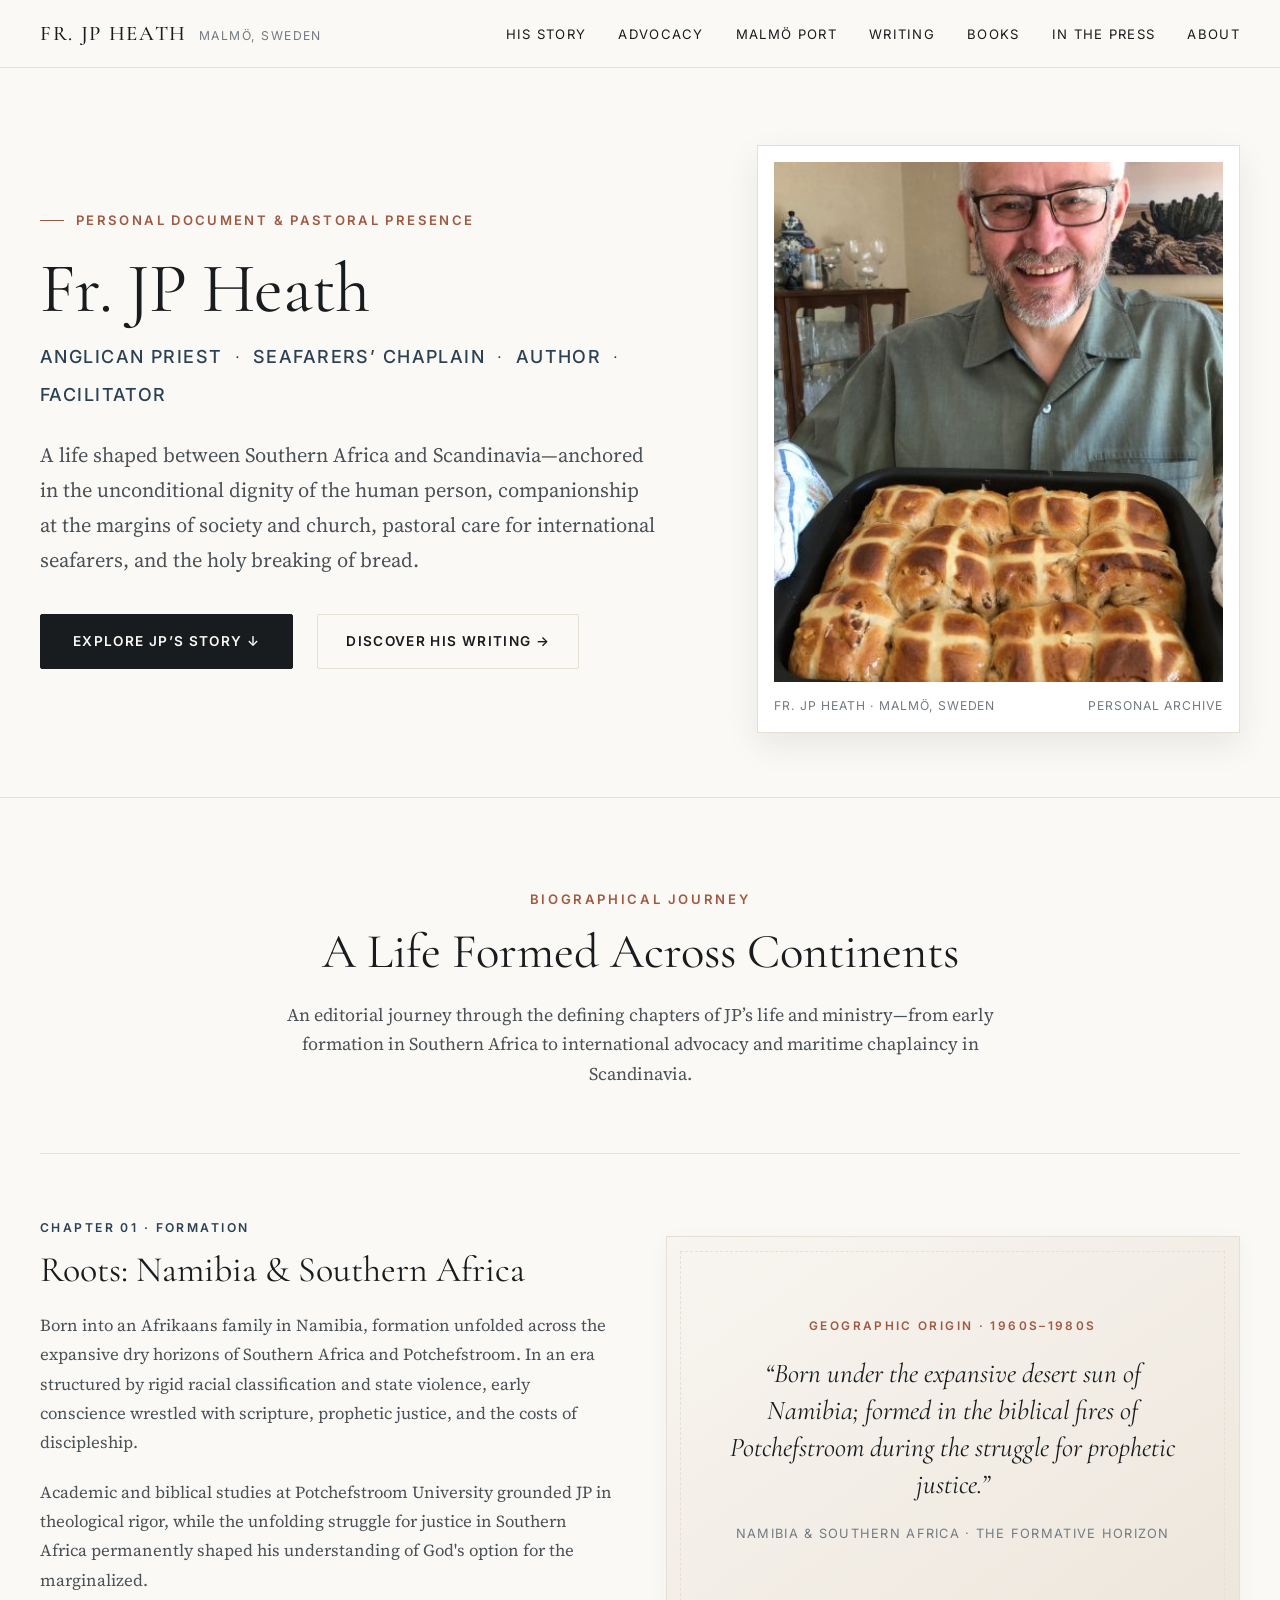
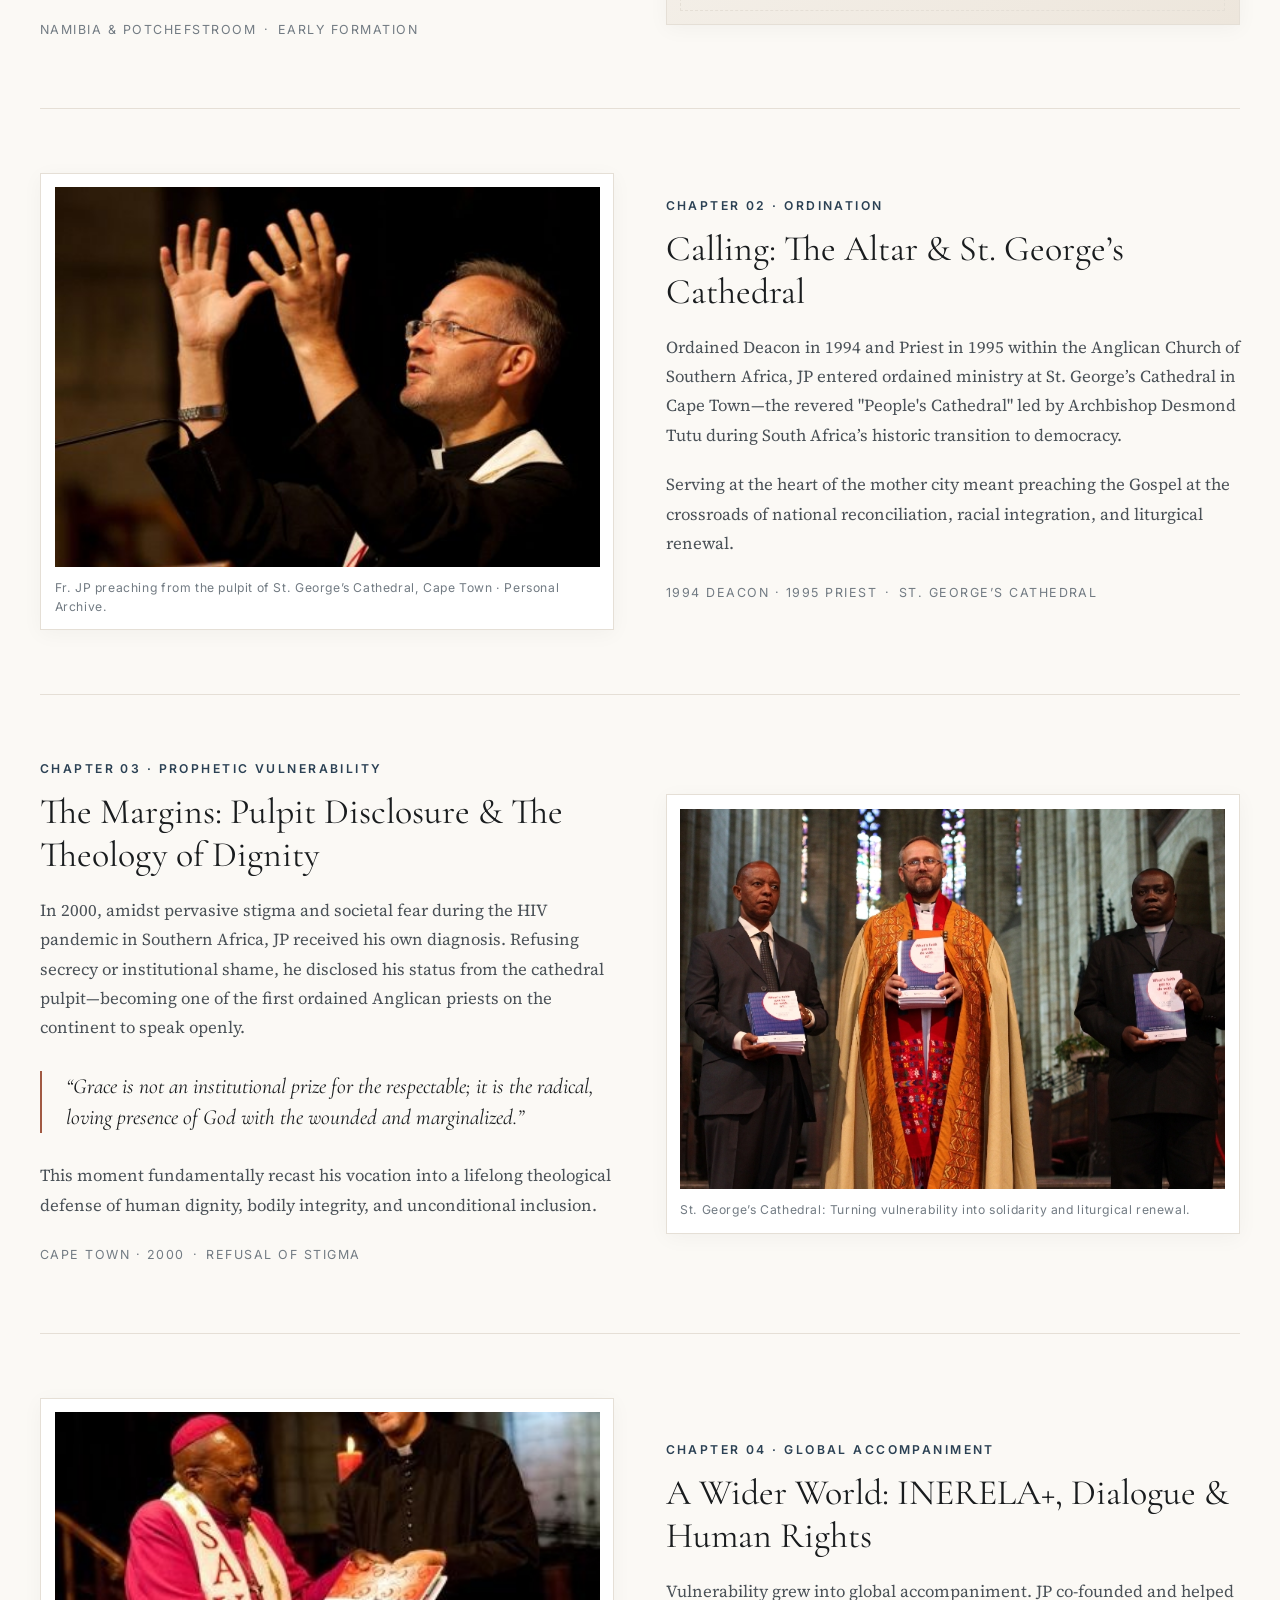
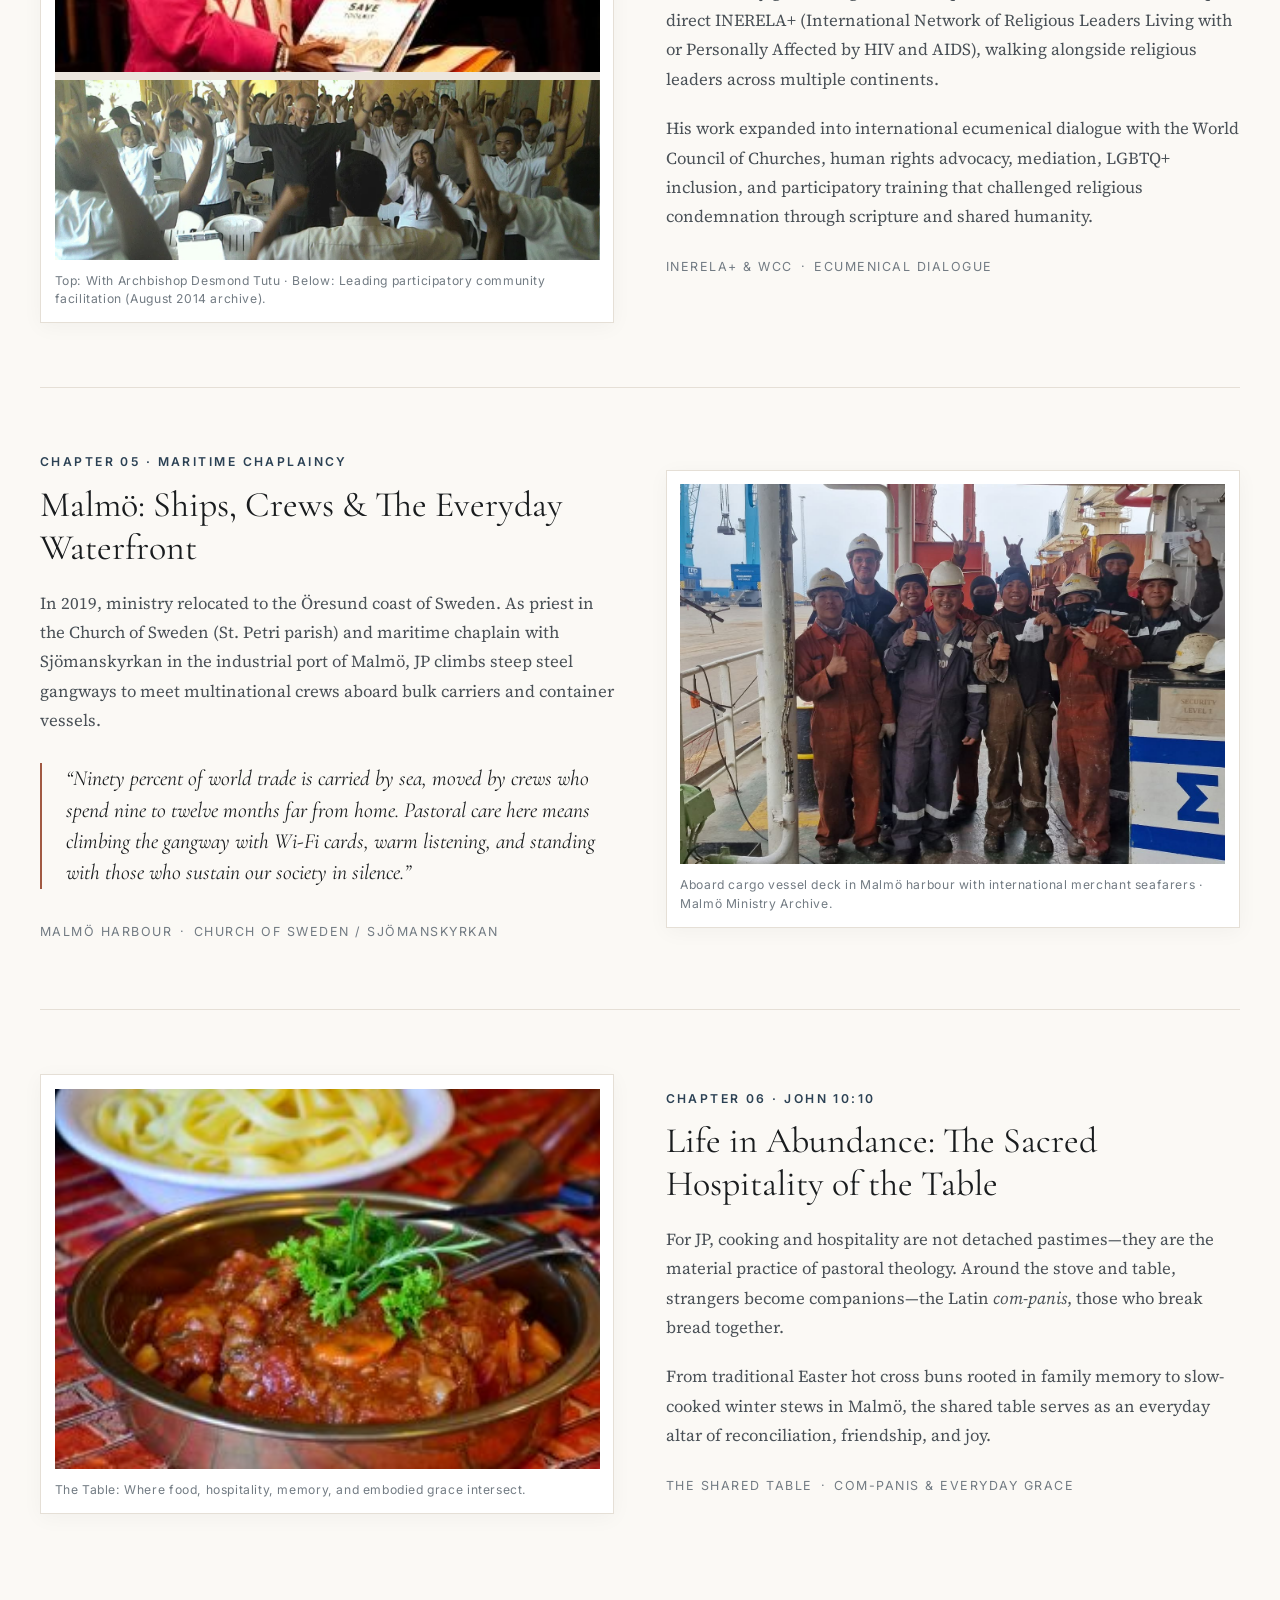
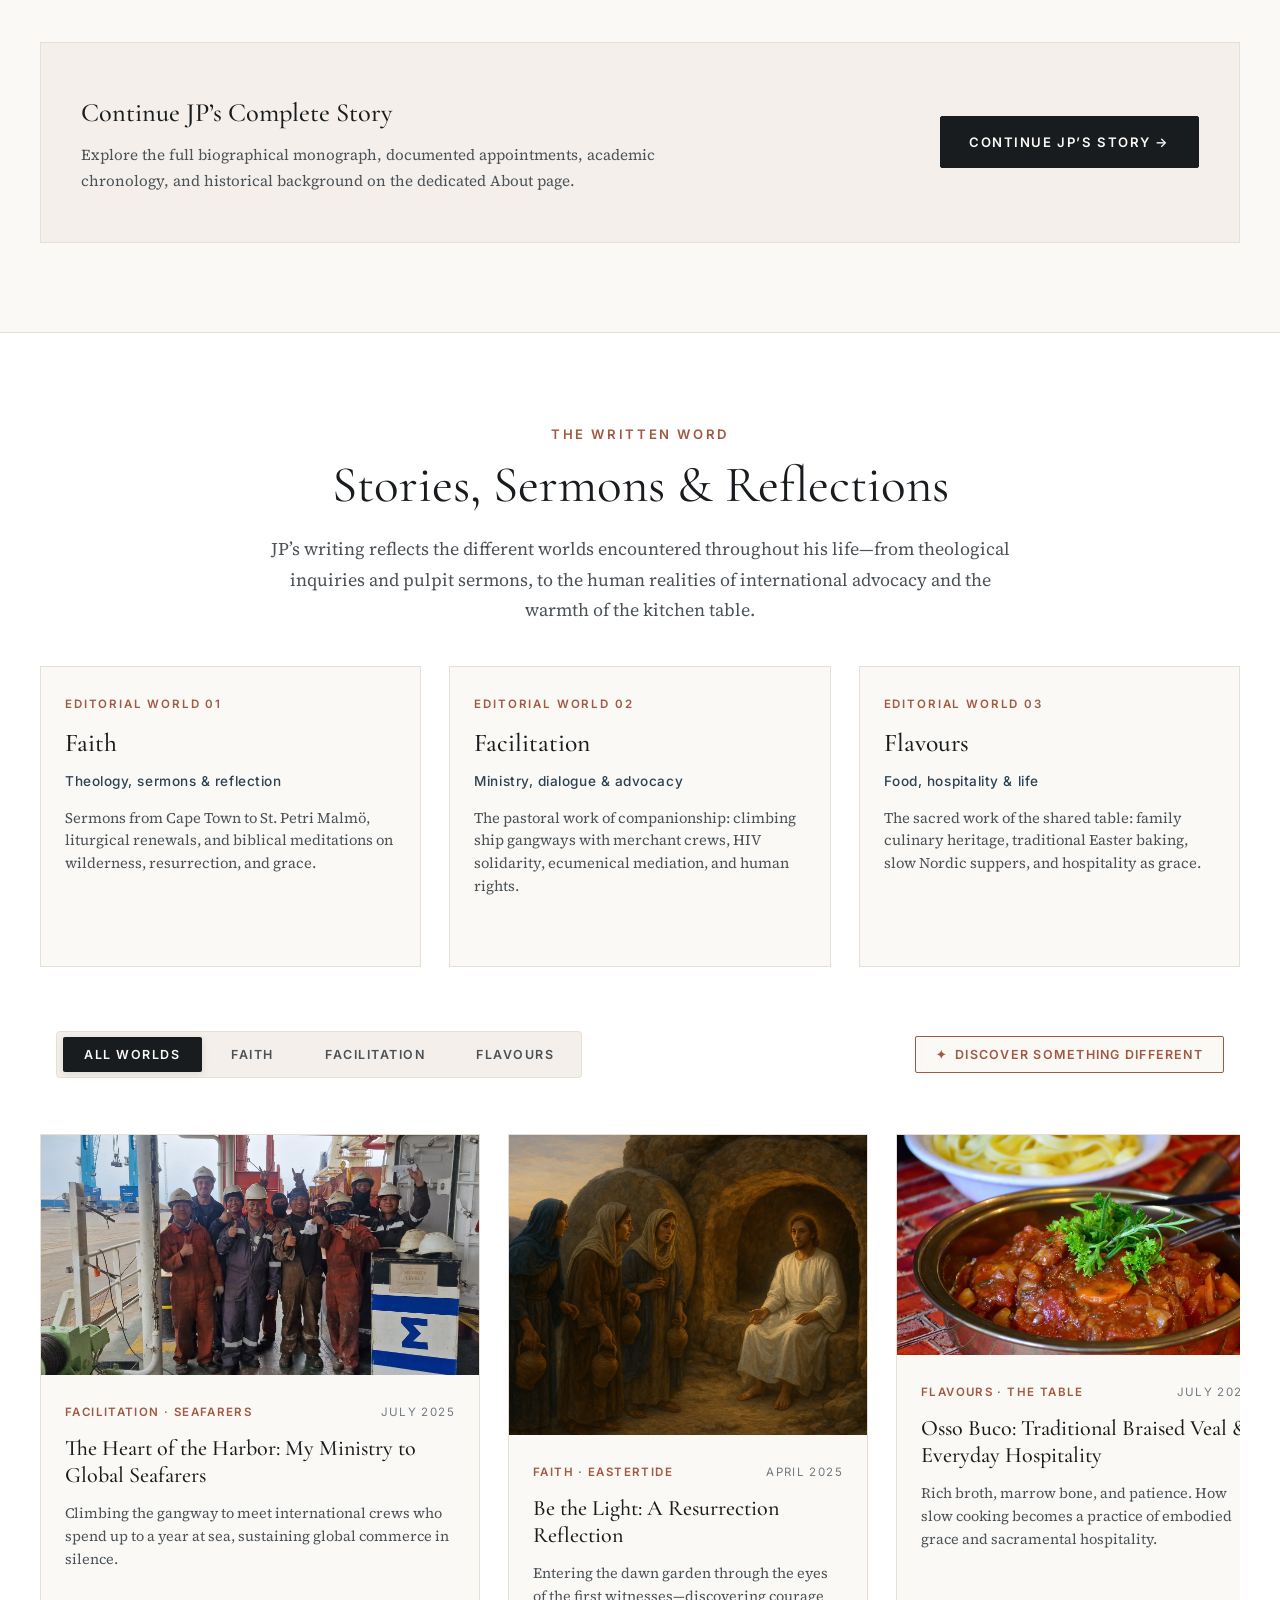
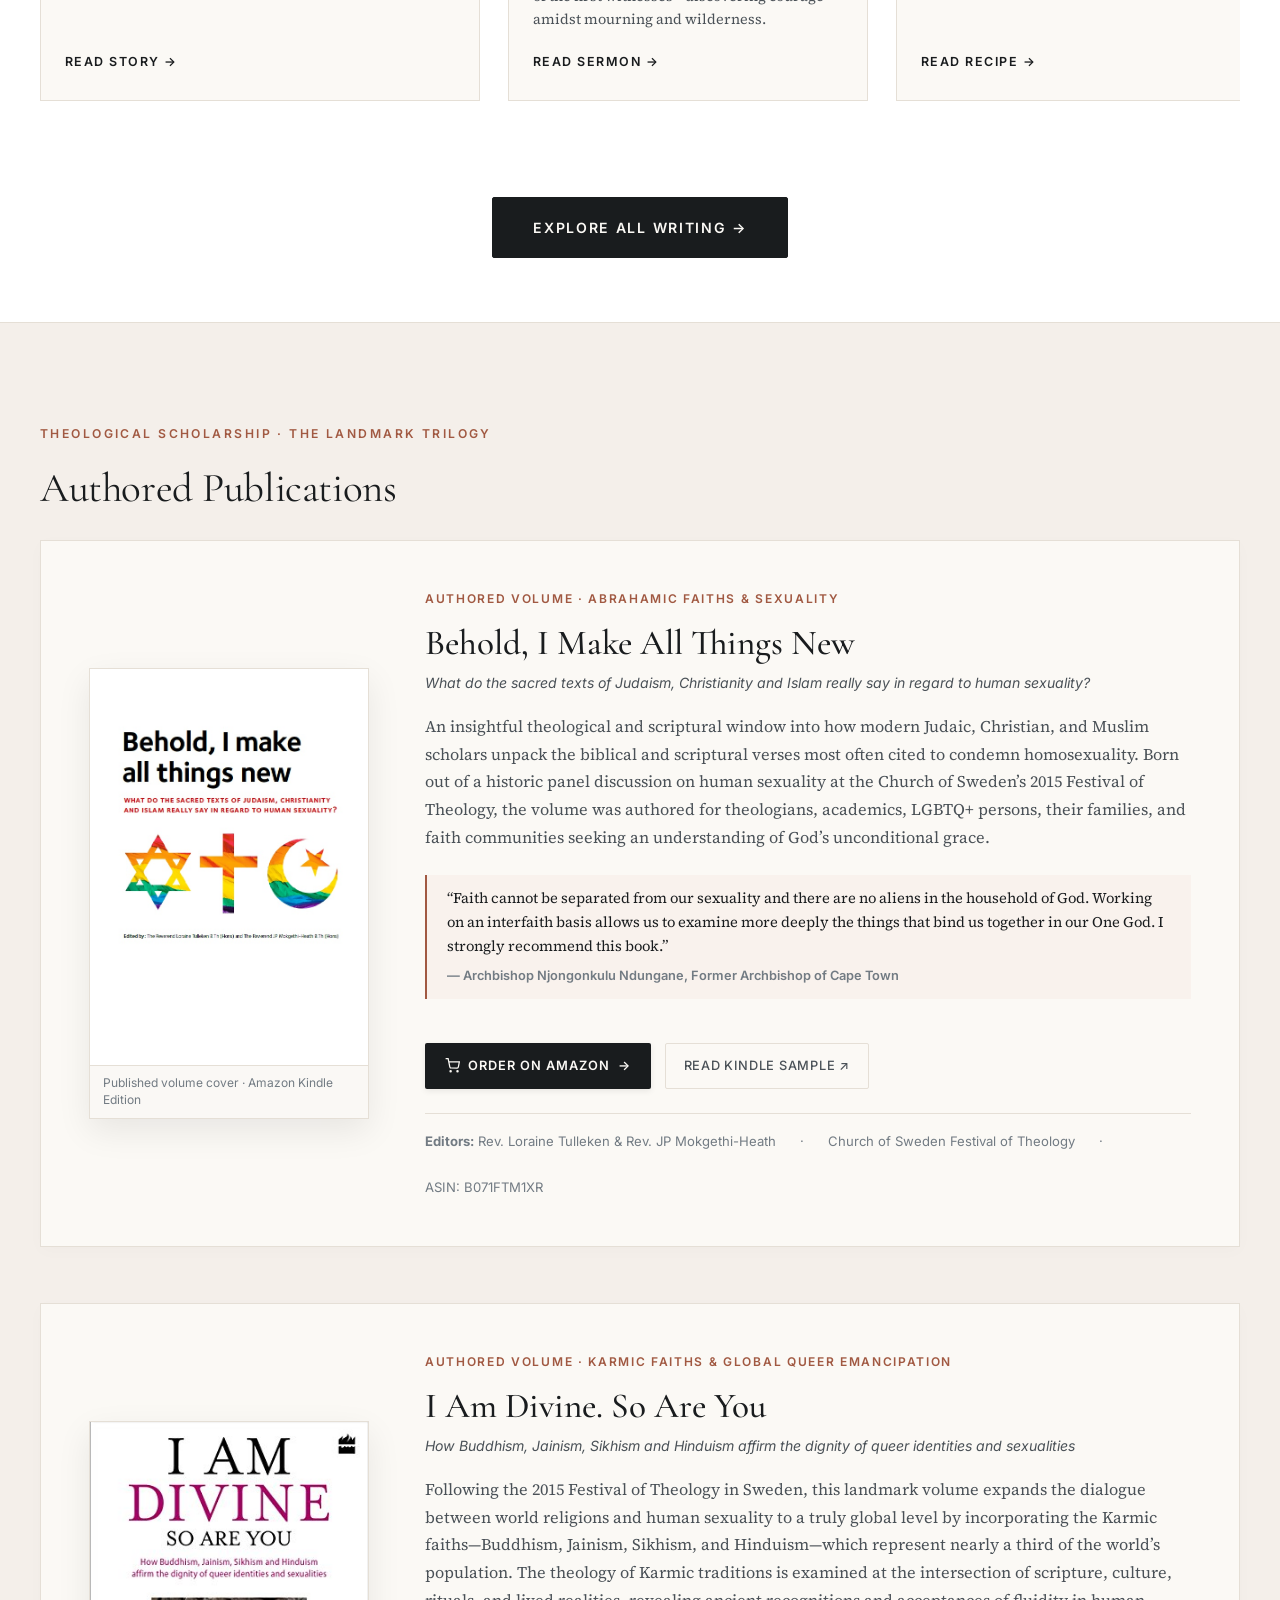
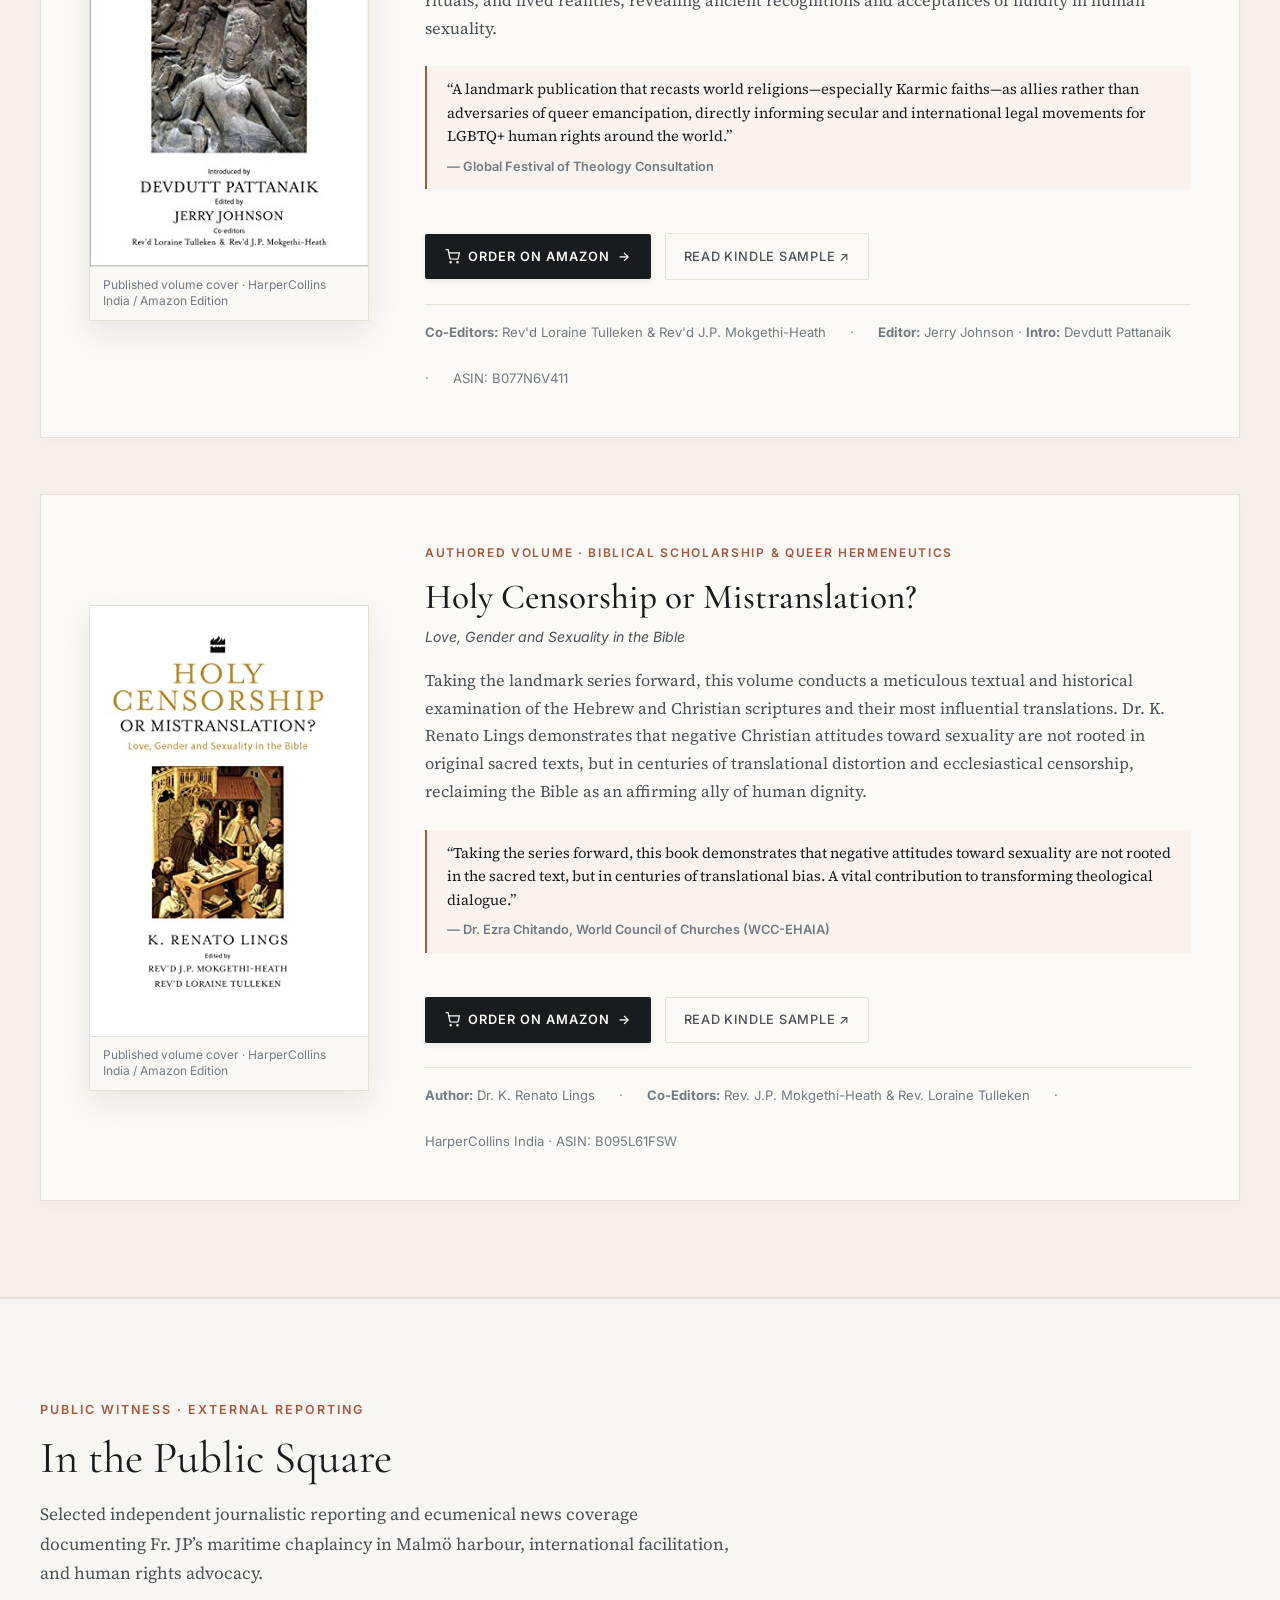
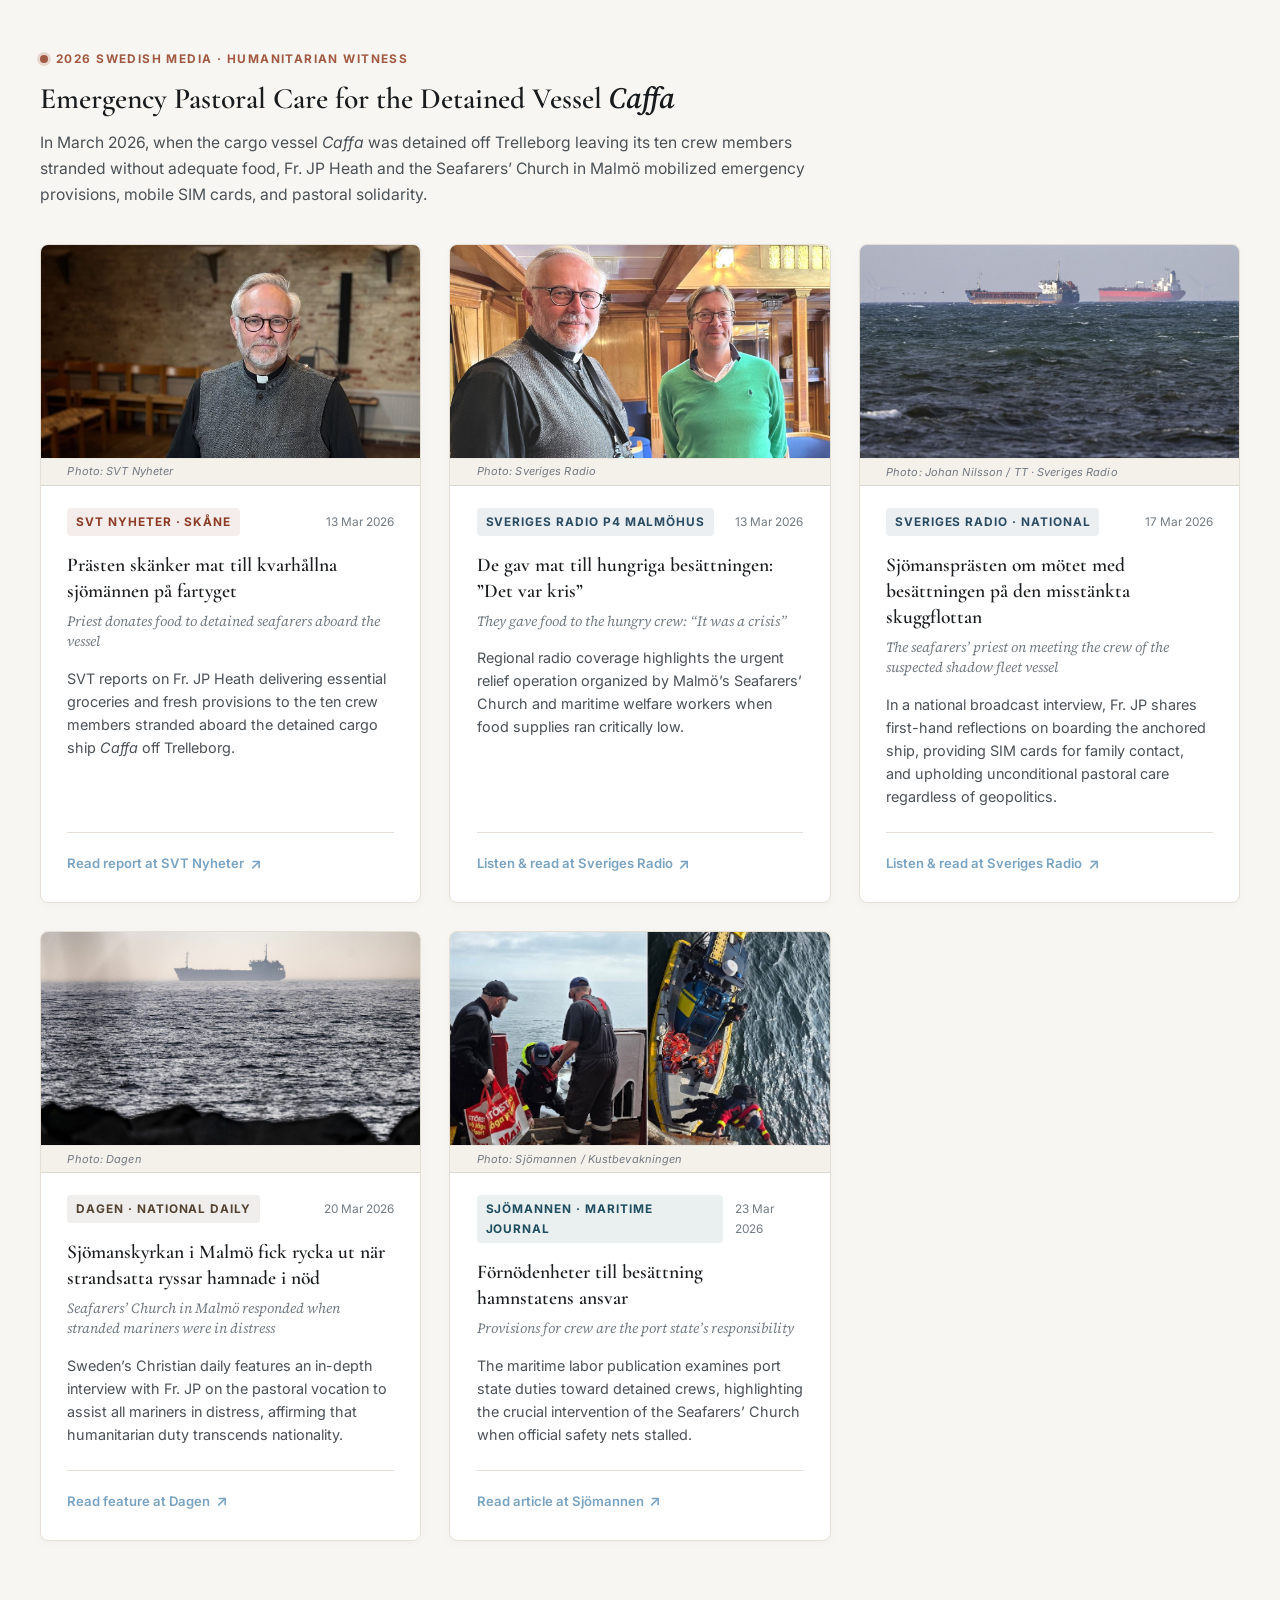
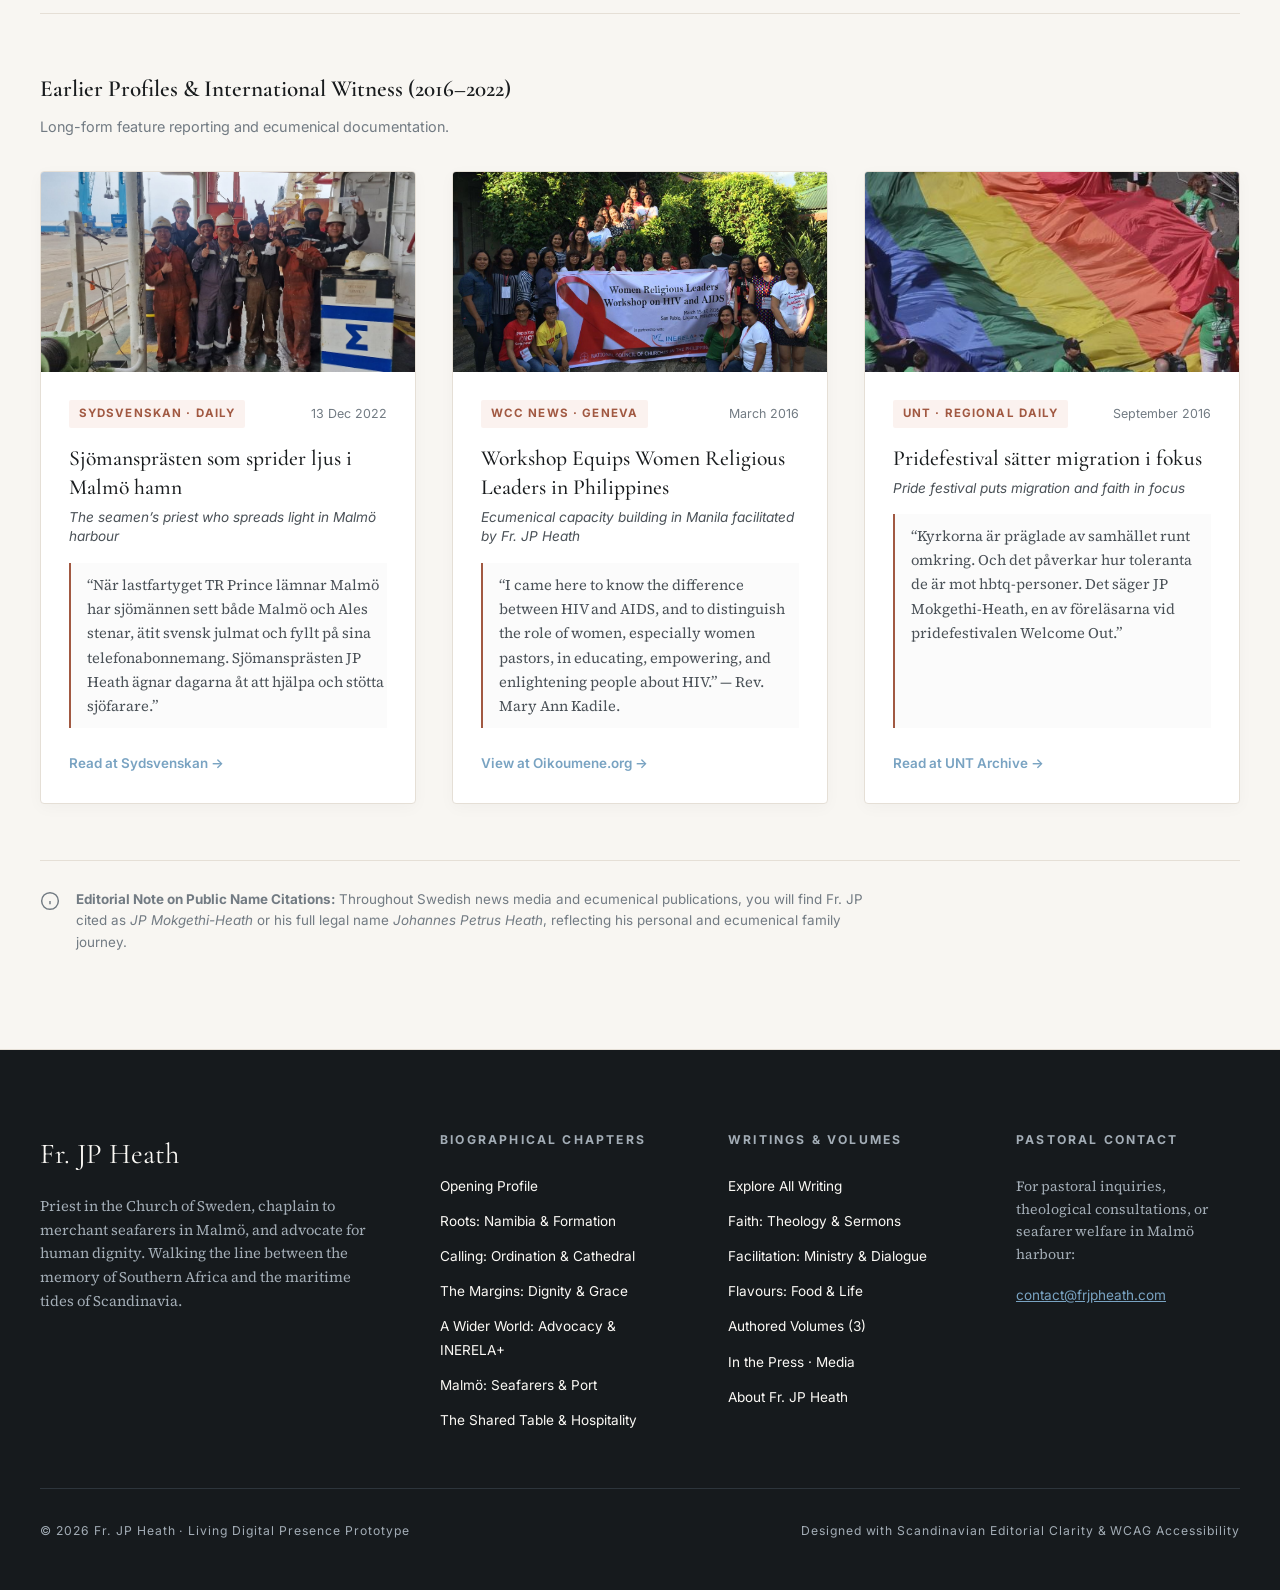
==== commit 7f559320: "Add original article featured images and photo credits to 2026 media cards" ====
--- a/index.html
+++ b/index.html
@@ -845,116 +845,176 @@
             
             <!-- Item 1: SVT Nyheter -->
             <article class="media-news-card">
-              <div class="media-card-header">
-                <span class="media-outlet-badge svt-badge">SVT Nyheter &middot; Sk&aring;ne</span>
-                <time datetime="2026-03-13">13 Mar 2026</time>
-              </div>
-              <h4 class="media-card-title">
-                <a href="https://www.svt.se/nyheter/lokalt/skane/prasten-skanker-mat-for-7-000-kronor-till-kvarhallna-sjomannen" target="_blank" rel="noopener noreferrer">
-                  Pr&auml;sten sk&auml;nker mat till kvarh&aring;llna sj&ouml;m&auml;nnen p&aring; fartyget
+              <div class="media-card-image-wrap">
+                <a href="https://www.svt.se/nyheter/lokalt/skane/prasten-skanker-mat-for-7-000-kronor-till-kvarhallna-sjomannen" target="_blank" rel="noopener noreferrer" class="media-card-image-link" aria-label="Read original report at SVT Nyheter">
+                  <img src="assets/images/media/svt-2026-prasten-skanker-mat.jpg"
+                       alt="Rev. JP Heath in clerical collar and grey tweed vest inside the Seafarers' Church in Malm&ouml;"
+                       class="media-img-svt"
+                       width="1200" height="628"
+                       loading="lazy">
                 </a>
-              </h4>
-              <p class="media-card-translation">Priest donates food to detained seafarers aboard the vessel</p>
-              <p class="media-card-desc">
-                SVT reports on Fr.&nbsp;JP Heath delivering essential groceries and fresh provisions to the ten crew members stranded aboard the detained cargo ship <em>Caffa</em> off Trelleborg.
-              </p>
-              <div class="media-card-footer">
-                <a href="https://www.svt.se/nyheter/lokalt/skane/prasten-skanker-mat-for-7-000-kronor-till-kvarhallna-sjomannen" target="_blank" rel="noopener noreferrer" class="media-external-link">
-                  <span>Read report at SVT Nyheter</span>
-                  <span class="arrow">&nearr;</span>
-                </a>
+                <span class="media-photo-credit">Photo: SVT Nyheter</span>
+              </div>
+              <div class="media-card-body">
+                <div class="media-card-header">
+                  <span class="media-outlet-badge svt-badge">SVT Nyheter &middot; Sk&aring;ne</span>
+                  <time datetime="2026-03-13">13 Mar 2026</time>
+                </div>
+                <h4 class="media-card-title">
+                  <a href="https://www.svt.se/nyheter/lokalt/skane/prasten-skanker-mat-for-7-000-kronor-till-kvarhallna-sjomannen" target="_blank" rel="noopener noreferrer">
+                    Pr&auml;sten sk&auml;nker mat till kvarh&aring;llna sj&ouml;m&auml;nnen p&aring; fartyget
+                  </a>
+                </h4>
+                <p class="media-card-translation">Priest donates food to detained seafarers aboard the vessel</p>
+                <p class="media-card-desc">
+                  SVT reports on Fr.&nbsp;JP Heath delivering essential groceries and fresh provisions to the ten crew members stranded aboard the detained cargo ship <em>Caffa</em> off Trelleborg.
+                </p>
+                <div class="media-card-footer">
+                  <a href="https://www.svt.se/nyheter/lokalt/skane/prasten-skanker-mat-for-7-000-kronor-till-kvarhallna-sjomannen" target="_blank" rel="noopener noreferrer" class="media-external-link">
+                    <span>Read report at SVT Nyheter</span>
+                    <span class="arrow">&nearr;</span>
+                  </a>
+                </div>
               </div>
             </article>
 
             <!-- Item 2: Sveriges Radio P4 Malmöhus -->
             <article class="media-news-card">
-              <div class="media-card-header">
-                <span class="media-outlet-badge sr-badge">Sveriges Radio P4 Malm&ouml;hus</span>
-                <time datetime="2026-03-13">13 Mar 2026</time>
-              </div>
-              <h4 class="media-card-title">
-                <a href="https://www.sverigesradio.se/artikel/de-hjalpte-bordade-fartyget-caffas-besattning" target="_blank" rel="noopener noreferrer">
-                  De gav mat till hungriga bes&auml;ttningen: &rdquo;Det var kris&rdquo;
+              <div class="media-card-image-wrap">
+                <a href="https://www.sverigesradio.se/artikel/de-hjalpte-bordade-fartyget-caffas-besattning" target="_blank" rel="noopener noreferrer" class="media-card-image-link" aria-label="Listen and read original report at Sveriges Radio P4 Malm&ouml;hus">
+                  <img src="assets/images/media/sr-p4-2026-de-gav-mat.jpg"
+                       alt="Rev. JP Heath and a colleague in the wood-paneled hall of the Seafarers' Church in Malm&ouml;"
+                       class="media-img-sr-p4"
+                       width="1200" height="675"
+                       loading="lazy">
                 </a>
-              </h4>
-              <p class="media-card-translation">They gave food to the hungry crew: &ldquo;It was a crisis&rdquo;</p>
-              <p class="media-card-desc">
-                Regional radio coverage highlights the urgent relief operation organized by Malm&ouml;&rsquo;s Seafarers&rsquo; Church and maritime welfare workers when food supplies ran critically low.
-              </p>
-              <div class="media-card-footer">
-                <a href="https://www.sverigesradio.se/artikel/de-hjalpte-bordade-fartyget-caffas-besattning" target="_blank" rel="noopener noreferrer" class="media-external-link">
-                  <span>Listen &amp; read at Sveriges Radio</span>
-                  <span class="arrow">&nearr;</span>
-                </a>
+                <span class="media-photo-credit">Photo: Sveriges Radio</span>
+              </div>
+              <div class="media-card-body">
+                <div class="media-card-header">
+                  <span class="media-outlet-badge sr-badge">Sveriges Radio P4 Malm&ouml;hus</span>
+                  <time datetime="2026-03-13">13 Mar 2026</time>
+                </div>
+                <h4 class="media-card-title">
+                  <a href="https://www.sverigesradio.se/artikel/de-hjalpte-bordade-fartyget-caffas-besattning" target="_blank" rel="noopener noreferrer">
+                    De gav mat till hungriga bes&auml;ttningen: &rdquo;Det var kris&rdquo;
+                  </a>
+                </h4>
+                <p class="media-card-translation">They gave food to the hungry crew: &ldquo;It was a crisis&rdquo;</p>
+                <p class="media-card-desc">
+                  Regional radio coverage highlights the urgent relief operation organized by Malm&ouml;&rsquo;s Seafarers&rsquo; Church and maritime welfare workers when food supplies ran critically low.
+                </p>
+                <div class="media-card-footer">
+                  <a href="https://www.sverigesradio.se/artikel/de-hjalpte-bordade-fartyget-caffas-besattning" target="_blank" rel="noopener noreferrer" class="media-external-link">
+                    <span>Listen &amp; read at Sveriges Radio</span>
+                    <span class="arrow">&nearr;</span>
+                  </a>
+                </div>
               </div>
             </article>
 
             <!-- Item 3: Sveriges Radio (National) -->
             <article class="media-news-card">
-              <div class="media-card-header">
-                <span class="media-outlet-badge sr-badge">Sveriges Radio &middot; National</span>
-                <time datetime="2026-03-17">17 Mar 2026</time>
-              </div>
-              <h4 class="media-card-title">
-                <a href="https://www.sverigesradio.se/artikel/sjomansprasten-om-motet-med-besattningen-pa-det-misstankta-skuggflottan" target="_blank" rel="noopener noreferrer">
-                  Sj&ouml;manspr&auml;sten om m&ouml;tet med bes&auml;ttningen p&aring; den misst&auml;nkta skuggflottan
+              <div class="media-card-image-wrap">
+                <a href="https://www.sverigesradio.se/artikel/sjomansprasten-om-motet-med-besattningen-pa-det-misstankta-skuggflottan" target="_blank" rel="noopener noreferrer" class="media-card-image-link" aria-label="Listen and read national report at Sveriges Radio">
+                  <img src="assets/images/media/sr-2026-sjomansprasten-caffa.jpg"
+                       alt="The detained cargo ship Caffa anchored offshore in choppy Baltic waters near Trelleborg"
+                       class="media-img-sr-national"
+                       width="1200" height="675"
+                       loading="lazy">
                 </a>
-              </h4>
-              <p class="media-card-translation">The seafarers&rsquo; priest on meeting the crew of the suspected shadow fleet vessel</p>
-              <p class="media-card-desc">
-                In a national broadcast interview, Fr.&nbsp;JP shares first-hand reflections on boarding the anchored ship, providing SIM cards for family contact, and upholding unconditional pastoral care regardless of geopolitics.
-              </p>
-              <div class="media-card-footer">
-                <a href="https://www.sverigesradio.se/artikel/sjomansprasten-om-motet-med-besattningen-pa-det-misstankta-skuggflottan" target="_blank" rel="noopener noreferrer" class="media-external-link">
-                  <span>Listen &amp; read at Sveriges Radio</span>
-                  <span class="arrow">&nearr;</span>
-                </a>
+                <span class="media-photo-credit">Photo: Johan Nilsson / TT &middot; Sveriges Radio</span>
+              </div>
+              <div class="media-card-body">
+                <div class="media-card-header">
+                  <span class="media-outlet-badge sr-badge">Sveriges Radio &middot; National</span>
+                  <time datetime="2026-03-17">17 Mar 2026</time>
+                </div>
+                <h4 class="media-card-title">
+                  <a href="https://www.sverigesradio.se/artikel/sjomansprasten-om-motet-med-besattningen-pa-det-misstankta-skuggflottan" target="_blank" rel="noopener noreferrer">
+                    Sj&ouml;manspr&auml;sten om m&ouml;tet med bes&auml;ttningen p&aring; den misst&auml;nkta skuggflottan
+                  </a>
+                </h4>
+                <p class="media-card-translation">The seafarers&rsquo; priest on meeting the crew of the suspected shadow fleet vessel</p>
+                <p class="media-card-desc">
+                  In a national broadcast interview, Fr.&nbsp;JP shares first-hand reflections on boarding the anchored ship, providing SIM cards for family contact, and upholding unconditional pastoral care regardless of geopolitics.
+                </p>
+                <div class="media-card-footer">
+                  <a href="https://www.sverigesradio.se/artikel/sjomansprasten-om-motet-med-besattningen-pa-det-misstankta-skuggflottan" target="_blank" rel="noopener noreferrer" class="media-external-link">
+                    <span>Listen &amp; read at Sveriges Radio</span>
+                    <span class="arrow">&nearr;</span>
+                  </a>
+                </div>
               </div>
             </article>
 
             <!-- Item 4: Dagen -->
             <article class="media-news-card">
-              <div class="media-card-header">
-                <span class="media-outlet-badge dagen-badge">Dagen &middot; National Daily</span>
-                <time datetime="2026-03-20">20 Mar 2026</time>
-              </div>
-              <h4 class="media-card-title">
-                <a href="https://www.dagen.se/nyheter/sjoemanskyrkan-i-malmoe-fick-rycka-ut-naer-strandsatta-ryssar-hamnade-i-noed/10246527" target="_blank" rel="noopener noreferrer">
-                  Sj&ouml;manskyrkan i Malm&ouml; fick rycka ut n&auml;r strandsatta ryssar hamnade i n&ouml;d
+              <div class="media-card-image-wrap">
+                <a href="https://www.dagen.se/nyheter/sjoemanskyrkan-i-malmoe-fick-rycka-ut-naer-strandsatta-ryssar-hamnade-i-noed/10246527" target="_blank" rel="noopener noreferrer" class="media-card-image-link" aria-label="Read feature at Dagen">
+                  <img src="assets/images/media/dagen-2026-sjomanskyrkan-ryssar-nod.jpg"
+                       alt="Silhouette of the cargo ship Caffa anchored at sea on the horizon"
+                       class="media-img-dagen"
+                       width="1200" height="675"
+                       loading="lazy">
                 </a>
-              </h4>
-              <p class="media-card-translation">Seafarers&rsquo; Church in Malm&ouml; responded when stranded mariners were in distress</p>
-              <p class="media-card-desc">
-                Sweden&rsquo;s Christian daily features an in-depth interview with Fr.&nbsp;JP on the pastoral vocation to assist all mariners in distress, affirming that humanitarian duty transcends nationality.
-              </p>
-              <div class="media-card-footer">
-                <a href="https://www.dagen.se/nyheter/sjoemanskyrkan-i-malmoe-fick-rycka-ut-naer-strandsatta-ryssar-hamnade-i-noed/10246527" target="_blank" rel="noopener noreferrer" class="media-external-link">
-                  <span>Read feature at Dagen</span>
-                  <span class="arrow">&nearr;</span>
-                </a>
+                <span class="media-photo-credit">Photo: Dagen</span>
+              </div>
+              <div class="media-card-body">
+                <div class="media-card-header">
+                  <span class="media-outlet-badge dagen-badge">Dagen &middot; National Daily</span>
+                  <time datetime="2026-03-20">20 Mar 2026</time>
+                </div>
+                <h4 class="media-card-title">
+                  <a href="https://www.dagen.se/nyheter/sjoemanskyrkan-i-malmoe-fick-rycka-ut-naer-strandsatta-ryssar-hamnade-i-noed/10246527" target="_blank" rel="noopener noreferrer">
+                    Sj&ouml;manskyrkan i Malm&ouml; fick rycka ut n&auml;r strandsatta ryssar hamnade i n&ouml;d
+                  </a>
+                </h4>
+                <p class="media-card-translation">Seafarers&rsquo; Church in Malm&ouml; responded when stranded mariners were in distress</p>
+                <p class="media-card-desc">
+                  Sweden&rsquo;s Christian daily features an in-depth interview with Fr.&nbsp;JP on the pastoral vocation to assist all mariners in distress, affirming that humanitarian duty transcends nationality.
+                </p>
+                <div class="media-card-footer">
+                  <a href="https://www.dagen.se/nyheter/sjoemanskyrkan-i-malmoe-fick-rycka-ut-naer-strandsatta-ryssar-hamnade-i-noed/10246527" target="_blank" rel="noopener noreferrer" class="media-external-link">
+                    <span>Read feature at Dagen</span>
+                    <span class="arrow">&nearr;</span>
+                  </a>
+                </div>
               </div>
             </article>
 
             <!-- Item 5: Sjömannen -->
             <article class="media-news-card">
-              <div class="media-card-header">
-                <span class="media-outlet-badge sjomannen-badge">Sj&ouml;mannen &middot; Maritime Journal</span>
-                <time datetime="2026-03-23">23 Mar 2026</time>
-              </div>
-              <h4 class="media-card-title">
-                <a href="https://sjomannen.se/nyheter/fornodenheter-till-besattning-hamnstatens-ansvar/" target="_blank" rel="noopener noreferrer">
-                  F&ouml;rn&ouml;denheter till bes&auml;ttning hamnstatens ansvar
+              <div class="media-card-image-wrap">
+                <a href="https://sjomannen.se/nyheter/fornodenheter-till-besattning-hamnstatens-ansvar/" target="_blank" rel="noopener noreferrer" class="media-card-image-link" aria-label="Read article at Sj&ouml;mannen">
+                  <img src="assets/images/media/sjomannen-2026-caffa-collage.jpg"
+                       alt="Swedish Coast Guard boat KBV 432 delivering emergency groceries and ICA bags to mariners aboard the vessel Caffa"
+                       class="media-img-sjomannen"
+                       width="945" height="730"
+                       loading="lazy">
                 </a>
-              </h4>
-              <p class="media-card-translation">Provisions for crew are the port state&rsquo;s responsibility</p>
-              <p class="media-card-desc">
-                The maritime labor publication examines port state duties toward detained crews, highlighting the crucial intervention of the Seafarers&rsquo; Church when official safety nets stalled.
-              </p>
-              <div class="media-card-footer">
-                <a href="https://sjomannen.se/nyheter/fornodenheter-till-besattning-hamnstatens-ansvar/" target="_blank" rel="noopener noreferrer" class="media-external-link">
-                  <span>Read article at Sj&ouml;mannen</span>
-                  <span class="arrow">&nearr;</span>
-                </a>
+                <span class="media-photo-credit">Photo: Sj&ouml;mannen / Kustbevakningen</span>
+              </div>
+              <div class="media-card-body">
+                <div class="media-card-header">
+                  <span class="media-outlet-badge sjomannen-badge">Sj&ouml;mannen &middot; Maritime Journal</span>
+                  <time datetime="2026-03-23">23 Mar 2026</time>
+                </div>
+                <h4 class="media-card-title">
+                  <a href="https://sjomannen.se/nyheter/fornodenheter-till-besattning-hamnstatens-ansvar/" target="_blank" rel="noopener noreferrer">
+                    F&ouml;rn&ouml;denheter till bes&auml;ttning hamnstatens ansvar
+                  </a>
+                </h4>
+                <p class="media-card-translation">Provisions for crew are the port state&rsquo;s responsibility</p>
+                <p class="media-card-desc">
+                  The maritime labor publication examines port state duties toward detained crews, highlighting the crucial intervention of the Seafarers&rsquo; Church when official safety nets stalled.
+                </p>
+                <div class="media-card-footer">
+                  <a href="https://sjomannen.se/nyheter/fornodenheter-till-besattning-hamnstatens-ansvar/" target="_blank" rel="noopener noreferrer" class="media-external-link">
+                    <span>Read article at Sj&ouml;mannen</span>
+                    <span class="arrow">&nearr;</span>
+                  </a>
+                </div>
               </div>
             </article>
 
--- a/css/hybrid-styles.css
+++ b/css/hybrid-styles.css
@@ -2861,13 +2861,20 @@
     grid-template-columns: 1fr;
     gap: 1.25rem;
   }
+  .media-card-body {
+    padding: 1.15rem 1.25rem 1.25rem;
+  }
+  .media-photo-credit {
+    padding: 0.35rem 1.25rem;
+  }
 }
 
 .media-news-card {
   background-color: #FFFFFF;
   border: 1px solid var(--rule, #E2DBD0);
   border-radius: 8px;
-  padding: 1.75rem 1.65rem;
+  padding: 0;
+  overflow: hidden;
   display: flex;
   flex-direction: column;
   box-shadow: 0 2px 8px rgba(0,0,0,0.03);
@@ -2879,6 +2886,76 @@
   transform: translateY(-3px);
   box-shadow: 0 12px 28px rgba(0,0,0,0.07);
   border-color: #D3C9BC;
+}
+
+.media-card-image-wrap {
+  width: 100%;
+  position: relative;
+  background-color: #EAE6DF;
+  border-bottom: 1px solid rgba(28, 46, 42, 0.08);
+  overflow: hidden;
+}
+
+.media-card-image-link {
+  display: block;
+  width: 100%;
+  aspect-ratio: 16 / 9;
+  overflow: hidden;
+  position: relative;
+  background-color: #ECE7DF;
+}
+
+.media-card-image-link img {
+  width: 100%;
+  height: 100%;
+  object-fit: cover;
+  display: block;
+  transition: transform 0.35s cubic-bezier(0.16, 1, 0.3, 1);
+}
+
+.media-news-card:hover .media-card-image-link img {
+  transform: scale(1.035);
+}
+
+/* Custom focal positions preserving faces & subjects */
+.media-card-image-link img.media-img-svt {
+  object-position: center 25%;
+}
+
+.media-card-image-link img.media-img-sr-p4 {
+  object-position: center 20%;
+}
+
+.media-card-image-link img.media-img-sr-national {
+  object-position: center center;
+}
+
+.media-card-image-link img.media-img-dagen {
+  object-position: center center;
+}
+
+.media-card-image-link img.media-img-sjomannen {
+  object-position: center top;
+}
+
+.media-photo-credit {
+  display: block;
+  font-family: var(--font-sans);
+  font-size: 0.6875rem;
+  line-height: 1.35;
+  color: var(--ink-muted, #7A827E);
+  background: rgba(245, 242, 235, 0.9);
+  padding: 0.35rem 1.65rem;
+  letter-spacing: 0.01em;
+  font-style: italic;
+  border-top: 1px solid rgba(28, 46, 42, 0.04);
+}
+
+.media-card-body {
+  padding: 1.35rem 1.65rem 1.5rem;
+  display: flex;
+  flex-direction: column;
+  flex: 1;
 }
 
 .media-card-header {
